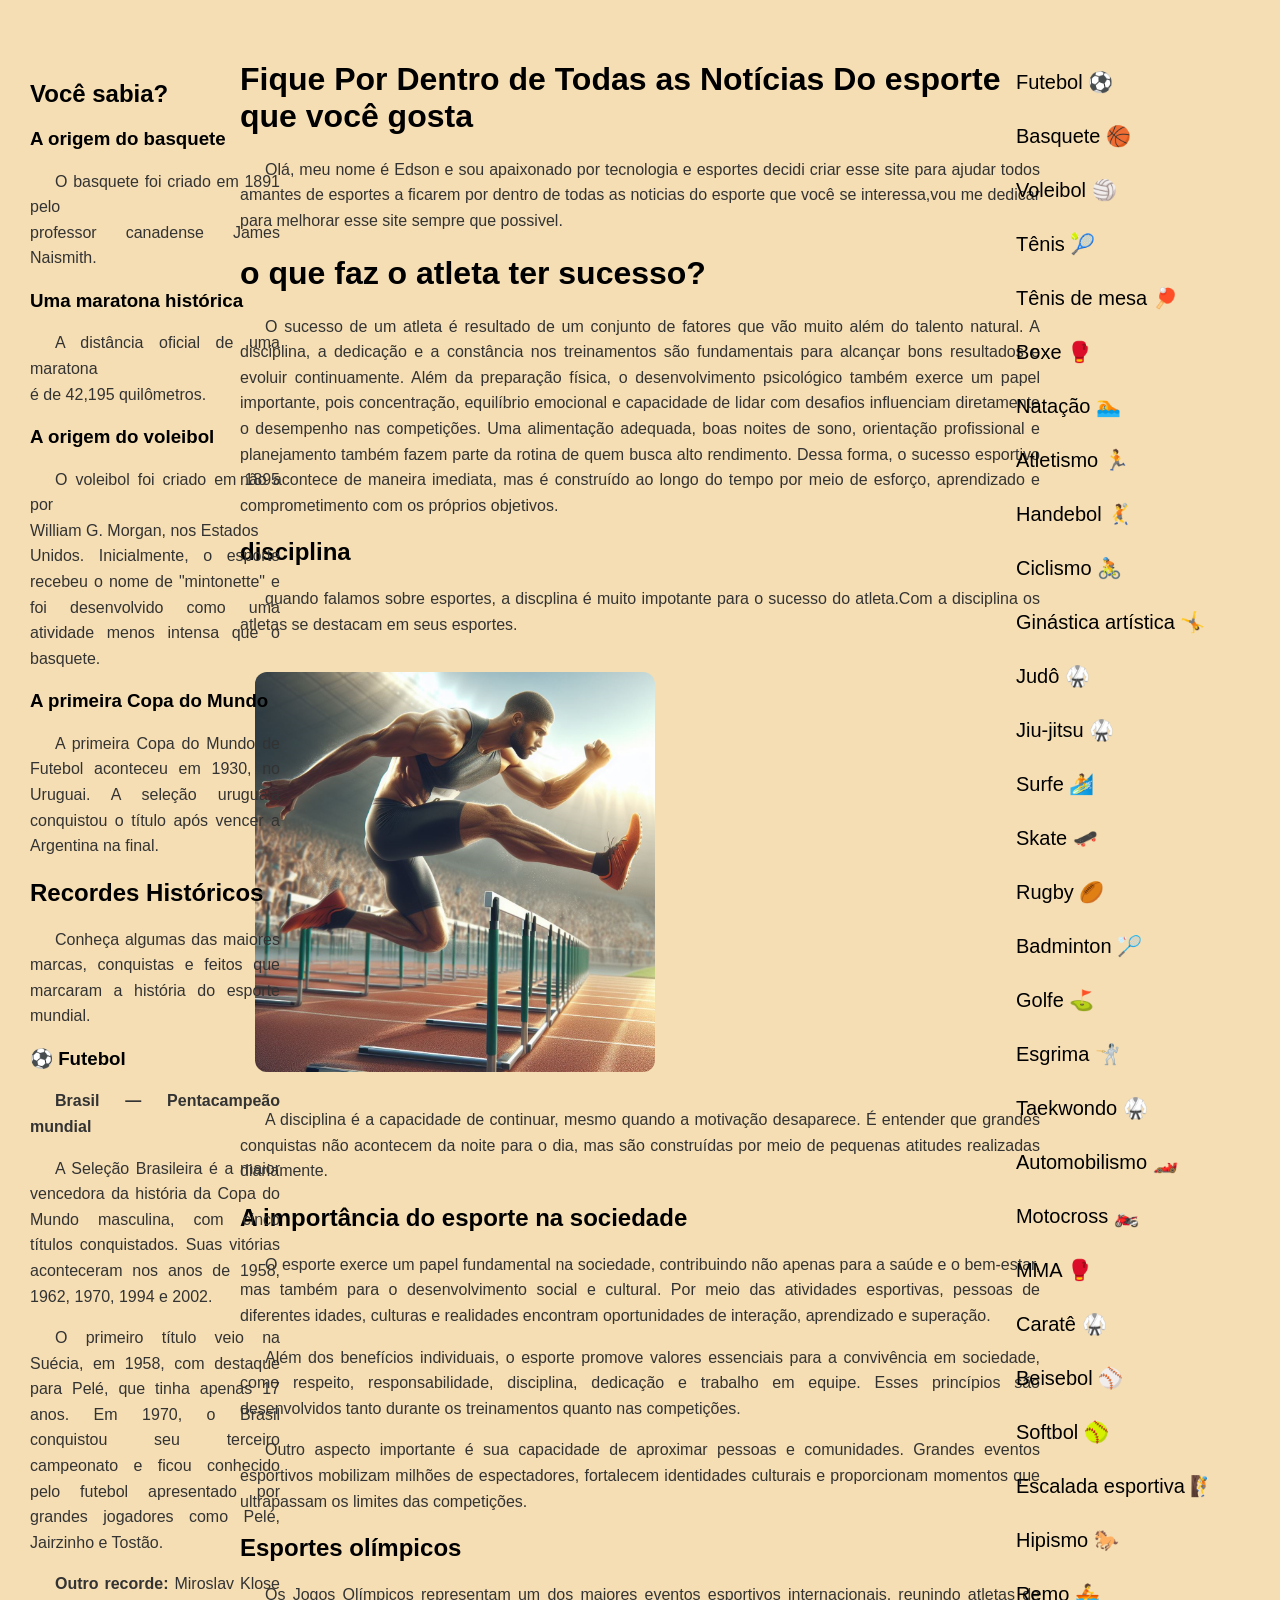
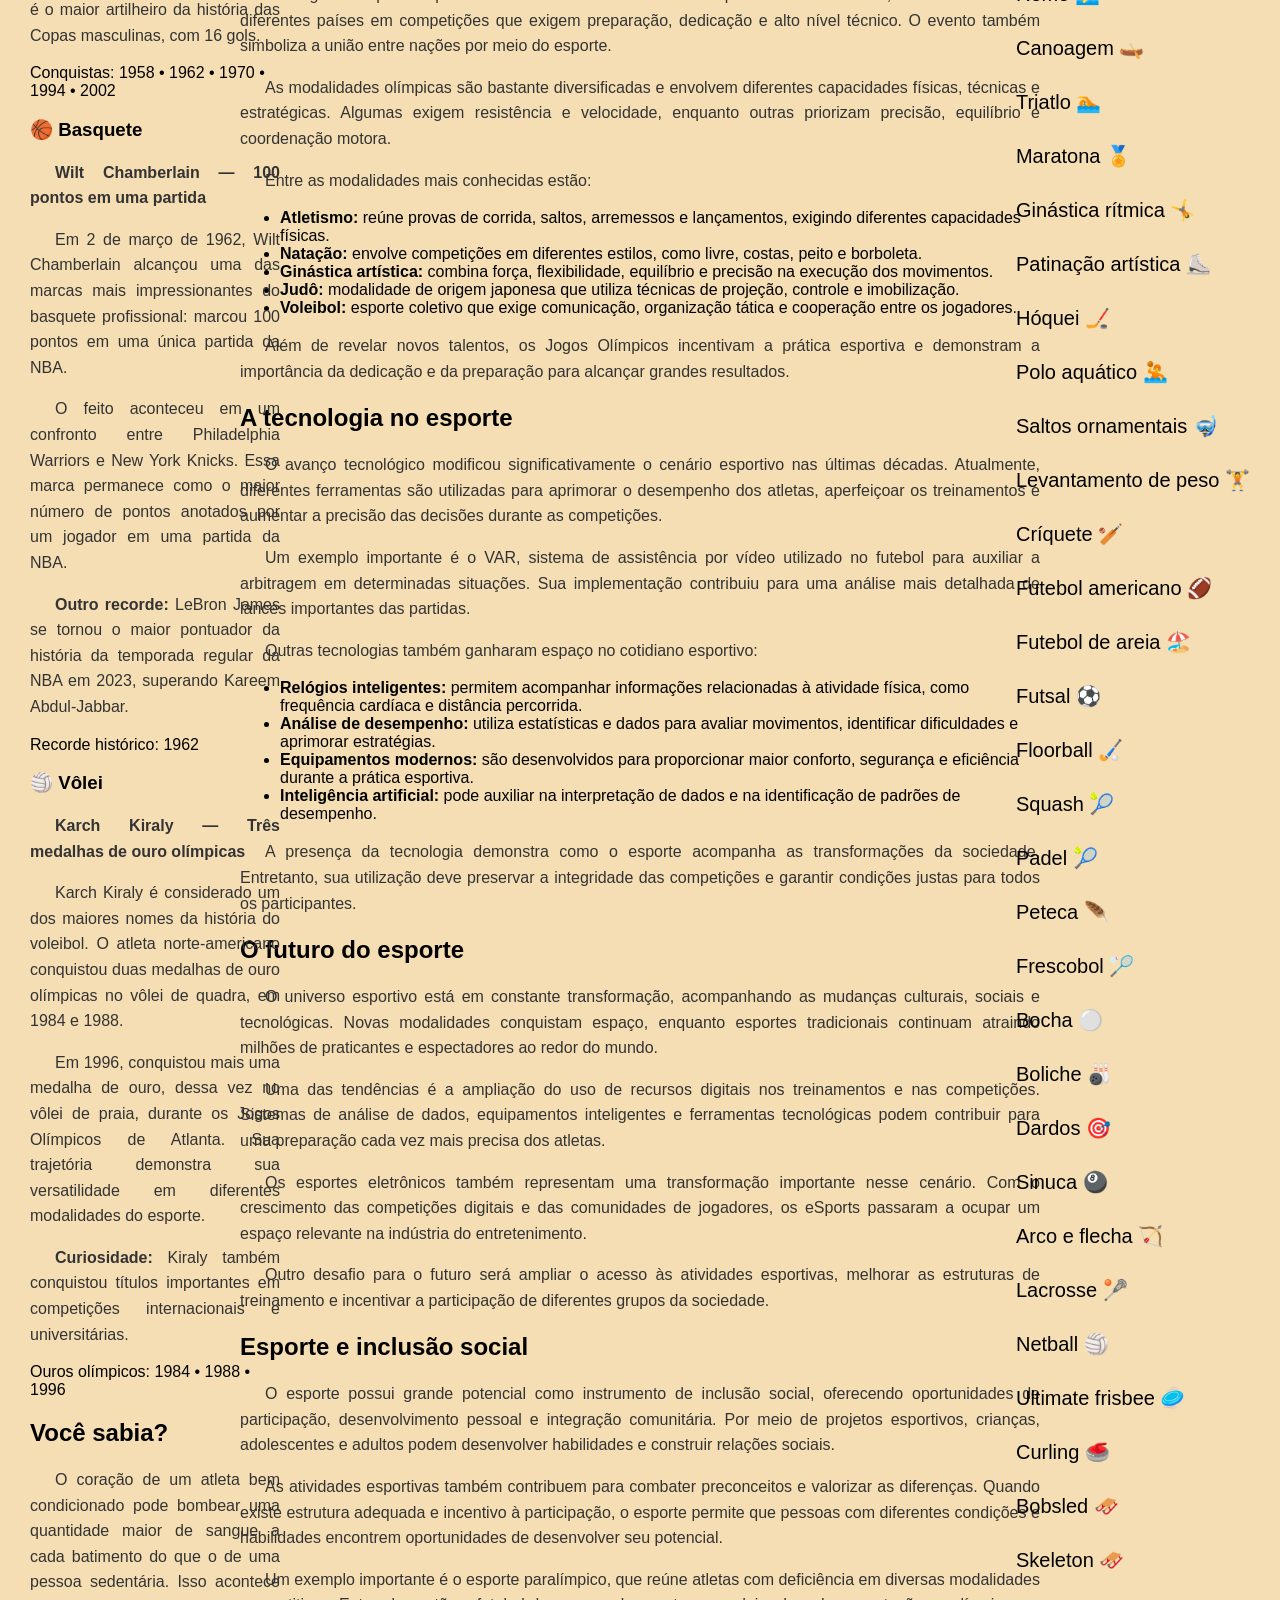
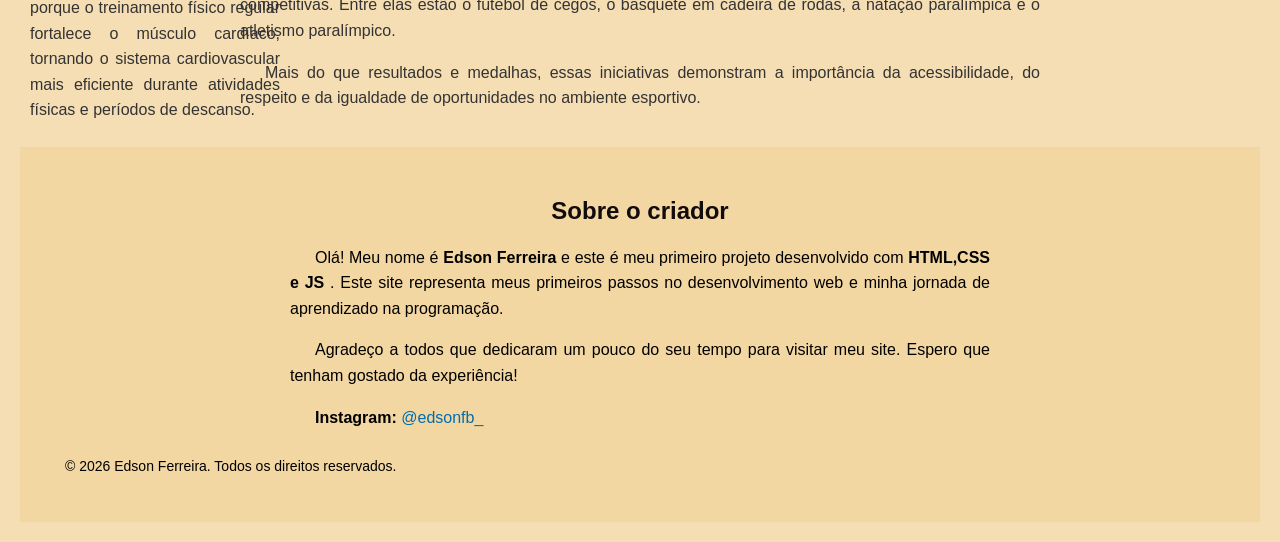
==== index.html.html @ 39a65478 "1.6" ====
<!DOCTYPE html>
<html lang="pt-BR">

  <head>
    <meta charset="UTF-8">
    <meta name="viewport" content="width=device-width, initial-scale=1.0">
    <title>esporte é vida</title>
    <link rel="stylesheet" href="_css/estilo.css">
  </head>
 
  <body>

<nav id="menu">
    <ol>
<li>Futebol ⚽</li>
<li>Basquete 🏀</li>
<li>Voleibol 🏐</li>
<li>Tênis 🎾</li>
<li>Tênis de mesa 🏓</li>
<li>Boxe 🥊</li>
<li>Natação 🏊</li>
<li>Atletismo 🏃</li>
<li>Handebol 🤾</li>
<li>Ciclismo 🚴</li>
<li>Ginástica artística 🤸</li>
<li>Judô 🥋</li>
<li>Jiu-jitsu 🥋</li>
<li>Surfe 🏄</li>
<li>Skate 🛹</li>
<li>Rugby 🏉</li>
<li>Badminton 🏸</li>
<li>Golfe ⛳</li>
<li>Esgrima 🤺</li>
<li>Taekwondo 🥋</li>
<li>Automobilismo 🏎️</li>
<li>Motocross 🏍️</li>
<li>MMA 🥊</li>
<li>Caratê 🥋</li>
<li>Beisebol ⚾</li>
<li>Softbol 🥎</li>
<li>Escalada esportiva 🧗</li>
<li>Hipismo 🐎</li>
<li>Remo 🚣</li>
<li>Canoagem 🛶</li>
<li>Triatlo 🏊</li>
<li>Maratona 🏅</li>
<li>Ginástica rítmica 🤸</li>
<li>Patinação artística ⛸️</li>
<li>Hóquei 🏒</li>
<li>Polo aquático 🤽</li>
<li>Saltos ornamentais 🤿</li>
<li>Levantamento de peso 🏋️</li>
<li>Críquete 🏏</li>
<li>Futebol americano 🏈</li>
<li>Futebol de areia 🏖️</li>
<li>Futsal ⚽</li>
<li>Floorball 🏑</li>
<li>Squash 🎾</li>
<li>Padel 🎾</li>
<li>Peteca 🪶</li>
<li>Frescobol 🏸</li>
<li>Bocha ⚪</li>
<li>Boliche 🎳</li>
<li>Dardos 🎯</li>
<li>Sinuca 🎱</li>
<li>Arco e flecha 🏹</li>
<li>Lacrosse 🥍</li>
<li>Netball 🏐</li>
<li>Ultimate frisbee 🥏</li>
<li>Curling 🥌</li>
<li>Bobsled 🛷</li>
<li>Skeleton 🛷</li>
    </ol>
</nav>

<main class="container">
    <h1>Fique Por Dentro de Todas as Notícias Do esporte que você gosta</h1>
     <p>Olá, meu nome é Edson e sou apaixonado por tecnologia e esportes decidi criar esse site
       para ajudar todos amantes de esportes a ficarem por dentro de todas as noticias do esporte
      que você se interessa,vou me dedicar para melhorar esse site sempre que possivel. </p>


<h1>o que faz o atleta ter sucesso?</h1>

<section>
    <p>O sucesso de um atleta é resultado de um conjunto de fatores que vão muito além do talento natural. A disciplina, a dedicação e a constância nos treinamentos são fundamentais para alcançar bons resultados e evoluir continuamente. Além da preparação física, o desenvolvimento psicológico também exerce um papel importante, pois concentração, equilíbrio emocional e capacidade de lidar com desafios influenciam diretamente o desempenho nas competições. Uma alimentação adequada, boas noites de sono, orientação profissional e planejamento também fazem parte da rotina de quem busca alto rendimento. Dessa forma, o sucesso esportivo não acontece de maneira imediata, mas é construído ao longo do tempo por meio de esforço, aprendizado e comprometimento com os próprios objetivos.</p>
</section>


<h2>disciplina</h2>
     <p>quando falamos sobre esportes, a discplina é muito impotante para o sucesso do atleta.Com
      a disciplina os atletas se destacam em seus esportes. </p>
      <figure class="foto">
    <img src="_imagem/disciplina.imagem.png.png" alt="Representação de disciplina e
    dedicação, relacionada ao hábito de treinar.">
    </figure> 
    <p>A disciplina é a capacidade de continuar, mesmo quando a motivação desaparece.
      É entender que grandes conquistas não acontecem da noite para o dia, mas
      são construídas por meio de pequenas atitudes realizadas diariamente.</p>

      <section>
    <h2>A importância do esporte na sociedade</h2>
    <p>O esporte exerce um papel fundamental na sociedade, contribuindo não apenas para a saúde e o bem-estar, mas também para o desenvolvimento social e cultural. Por meio das atividades esportivas, pessoas de diferentes idades, culturas e realidades encontram oportunidades de interação, aprendizado e superação.</p>

    <p>Além dos benefícios individuais, o esporte promove valores essenciais para a convivência em sociedade, como respeito, responsabilidade, disciplina, dedicação e trabalho em equipe. Esses princípios são desenvolvidos tanto durante os treinamentos quanto nas competições.</p>

    <p>Outro aspecto importante é sua capacidade de aproximar pessoas e comunidades. Grandes eventos esportivos mobilizam milhões de espectadores, fortalecem identidades culturais e proporcionam momentos que ultrapassam os limites das competições.</p>
</section>

<section>
    <h2>Esportes olímpicos</h2>
    <p>Os Jogos Olímpicos representam um dos maiores eventos esportivos internacionais, reunindo atletas de diferentes países em competições que exigem preparação, dedicação e alto nível técnico. O evento também simboliza a união entre nações por meio do esporte.</p>

    <p>As modalidades olímpicas são bastante diversificadas e envolvem diferentes capacidades físicas, técnicas e estratégicas. Algumas exigem resistência e velocidade, enquanto outras priorizam precisão, equilíbrio e coordenação motora.</p>

    <p>Entre as modalidades mais conhecidas estão:</p>

    <ul>
        <li><strong>Atletismo:</strong> reúne provas de corrida, saltos, arremessos e lançamentos, exigindo diferentes capacidades físicas.</li>
        <li><strong>Natação:</strong> envolve competições em diferentes estilos, como livre, costas, peito e borboleta.</li>
        <li><strong>Ginástica artística:</strong> combina força, flexibilidade, equilíbrio e precisão na execução dos movimentos.</li>
        <li><strong>Judô:</strong> modalidade de origem japonesa que utiliza técnicas de projeção, controle e imobilização.</li>
        <li><strong>Voleibol:</strong> esporte coletivo que exige comunicação, organização tática e cooperação entre os jogadores.</li>
    </ul>

    <p>Além de revelar novos talentos, os Jogos Olímpicos incentivam a prática esportiva e demonstram a importância da dedicação e da preparação para alcançar grandes resultados.</p>
</section>

<section>
    <h2>A tecnologia no esporte</h2>
    <p>O avanço tecnológico modificou significativamente o cenário esportivo nas últimas décadas. Atualmente, diferentes ferramentas são utilizadas para aprimorar o desempenho dos atletas, aperfeiçoar os treinamentos e aumentar a precisão das decisões durante as competições.</p>

    <p>Um exemplo importante é o VAR, sistema de assistência por vídeo utilizado no futebol para auxiliar a arbitragem em determinadas situações. Sua implementação contribuiu para uma análise mais detalhada de lances importantes das partidas.</p>

    <p>Outras tecnologias também ganharam espaço no cotidiano esportivo:</p>

    <ul>
        <li><strong>Relógios inteligentes:</strong> permitem acompanhar informações relacionadas à atividade física, como frequência cardíaca e distância percorrida.</li>
        <li><strong>Análise de desempenho:</strong> utiliza estatísticas e dados para avaliar movimentos, identificar dificuldades e aprimorar estratégias.</li>
        <li><strong>Equipamentos modernos:</strong> são desenvolvidos para proporcionar maior conforto, segurança e eficiência durante a prática esportiva.</li>
        <li><strong>Inteligência artificial:</strong> pode auxiliar na interpretação de dados e na identificação de padrões de desempenho.</li>
    </ul>

    <p>A presença da tecnologia demonstra como o esporte acompanha as transformações da sociedade. Entretanto, sua utilização deve preservar a integridade das competições e garantir condições justas para todos os participantes.</p>
</section>

<section>
    <h1>O futuro do esporte</h1>
    <p>O universo esportivo está em constante transformação, acompanhando as mudanças culturais, sociais e tecnológicas. Novas modalidades conquistam espaço, enquanto esportes tradicionais continuam atraindo milhões de praticantes e espectadores ao redor do mundo.</p>

    <p>Uma das tendências é a ampliação do uso de recursos digitais nos treinamentos e nas competições. Sistemas de análise de dados, equipamentos inteligentes e ferramentas tecnológicas podem contribuir para uma preparação cada vez mais precisa dos atletas.</p>

    <p>Os esportes eletrônicos também representam uma transformação importante nesse cenário. Com o crescimento das competições digitais e das comunidades de jogadores, os eSports passaram a ocupar um espaço relevante na indústria do entretenimento.</p>

    <p>Outro desafio para o futuro será ampliar o acesso às atividades esportivas, melhorar as estruturas de treinamento e incentivar a participação de diferentes grupos da sociedade.</p>
</section>

<section>
    <h2>Esporte e inclusão social</h2>
    <p>O esporte possui grande potencial como instrumento de inclusão social, oferecendo oportunidades de participação, desenvolvimento pessoal e integração comunitária. Por meio de projetos esportivos, crianças, adolescentes e adultos podem desenvolver habilidades e construir relações sociais.</p>

    <p>As atividades esportivas também contribuem para combater preconceitos e valorizar as diferenças. Quando existe estrutura adequada e incentivo à participação, o esporte permite que pessoas com diferentes condições e habilidades encontrem oportunidades de desenvolver seu potencial.</p>

    <p>Um exemplo importante é o esporte paralímpico, que reúne atletas com deficiência em diversas modalidades competitivas. Entre elas estão o futebol de cegos, o basquete em cadeira de rodas, a natação paralímpica e o atletismo paralímpico.</p>

    <p>Mais do que resultados e medalhas, essas iniciativas demonstram a importância da acessibilidade, do respeito e da igualdade de oportunidades no ambiente esportivo.</p>
</section>

    </main>

    <aside class="definicao">
    <h2>Você sabia?</h2>

    <h3>A origem do basquete</h3>

    <p>
        O basquete foi criado em 1891 pelo<br/> professor
        canadense James Naismith.
    </p>

    <h3>Uma maratona histórica</h3>

    <p>
        A distância oficial de uma maratona <br/> é de
        42,195 quilômetros.
    </p>
    <h3>A origem do voleibol</h3>

<p>
O voleibol foi criado em 1895 por <br/>William G. Morgan, nos Estados <br>Unidos. Inicialmente, o esporte recebeu o nome de "mintonette" e foi desenvolvido como uma atividade menos intensa que o basquete.
</p>

<h3>A primeira Copa do Mundo</h3>

<p>
A primeira Copa do Mundo de Futebol aconteceu em 1930, no Uruguai. A seleção uruguaia conquistou o título após vencer a Argentina na final.
</p>


    <h2>Recordes Históricos</h2>
    <p class="descricao">
        Conheça algumas das maiores marcas, conquistas e feitos que marcaram a história do esporte mundial.
    </p>

    
        <h3>⚽ Futebol</h3>

        <p><strong>Brasil — Pentacampeão mundial</strong></p>

        <p>
            A Seleção Brasileira é a maior vencedora da história da Copa do Mundo masculina,
            com cinco títulos conquistados. Suas vitórias aconteceram nos anos de 1958,
            1962, 1970, 1994 e 2002.
        </p>

        <p>
            O primeiro título veio na Suécia, em 1958, com destaque para Pelé,
            que tinha apenas 17 anos. Em 1970, o Brasil conquistou seu terceiro
            campeonato e ficou conhecido pelo futebol apresentado por grandes
            jogadores como Pelé, Jairzinho e Tostão.
        </p>

        <p><strong>Outro recorde:</strong> Miroslav Klose é o maior artilheiro
        da história das Copas masculinas, com 16 gols.</p>

        <span>Conquistas: 1958 • 1962 • 1970 • 1994 • 2002</span>
    </section>

    <section class="recorde">
        <h3>🏀 Basquete</h3>

        <p><strong>Wilt Chamberlain — 100 pontos em uma partida</strong></p>

        <p>
            Em 2 de março de 1962, Wilt Chamberlain alcançou uma das marcas
            mais impressionantes do basquete profissional: marcou 100 pontos
            em uma única partida da NBA.
        </p>

        <p>
            O feito aconteceu em um confronto entre Philadelphia Warriors
            e New York Knicks. Essa marca permanece como o maior número
            de pontos anotados por um jogador em uma partida da NBA.
        </p>

        <p><strong>Outro recorde:</strong> LeBron James se tornou o maior
        pontuador da história da temporada regular da NBA em 2023,
        superando Kareem Abdul-Jabbar.</p>

        <span>Recorde histórico: 1962</span>
    </section>

    <section class="recorde">
        <h3>🏐 Vôlei</h3>

        <p><strong>Karch Kiraly — Três medalhas de ouro olímpicas</strong></p>

        <p>
            Karch Kiraly é considerado um dos maiores nomes da história
            do voleibol. O atleta norte-americano conquistou duas medalhas
            de ouro olímpicas no vôlei de quadra, em 1984 e 1988.
        </p>

        <p>
            Em 1996, conquistou mais uma medalha de ouro, dessa vez no
            vôlei de praia, durante os Jogos Olímpicos de Atlanta.
            Sua trajetória demonstra sua versatilidade em diferentes
            modalidades do esporte.
        </p>

        <p><strong>Curiosidade:</strong> Kiraly também conquistou títulos
        importantes em competições internacionais e universitárias.</p>

        <span>Ouros olímpicos: 1984 • 1988 • 1996</span>
    </section>

    <h2>Você sabia?</h2>
<p>O coração de um atleta bem condicionado pode bombear uma quantidade maior de sangue a cada batimento do que o de uma pessoa sedentária. Isso acontece porque o treinamento físico regular fortalece o músculo cardíaco, tornando o sistema cardiovascular mais eficiente durante atividades físicas e períodos de descanso.</p>


</aside>

<footer>
    <section>
        <h2>Sobre o criador</h2>

        <p>
            Olá! Meu nome é <strong> Edson Ferreira</strong> e este é meu primeiro projeto
            desenvolvido com <strong> HTML,CSS e JS </strong>. Este site representa
            meus primeiros passos no desenvolvimento web e minha
            jornada de aprendizado na programação.
        </p>

        <p>
            Agradeço a todos que dedicaram um pouco do seu tempo
            para visitar meu site. Espero que tenham gostado
            da experiência!
        </p>

        <p>
          <strong>  Instagram:</strong>
            <a href="https://www.instagram.com/edsonfb_/"
               target="_blank"
               rel="noopener noreferrer">@edsonfb_</a>
        </p>
    </section>

    <p class="direitos">
        &copy; 2026 Edson Ferreira. Todos os direitos reservados.
    </p>

</footer>

  </body> 

</html>
---- _css/estilo.css ----
@charset "utf-8";

body  {
  background-color: wheat;
  font-family: Arial, sans-serif;
  margin: 0;
  padding: 20px;
   
    min-height: 100vh;
    display: flex;
    flex-direction: column;
}

.layout {
     display: flex;
    justify-content: space-between;
    align-items: flex-start;
    flex: 1;
}

  nav#menu ol {
    display: block;
    position: absolute;
     display: flex;
    gap: 30px;
    list-style: none;
    justify-content: center;
    font-size: 20px;
    right: 30px;
    padding: 0px;
    flex-direction: column;
    margin-top: 50px;

  }

  nav#menu ol :hover {
  color: #606060;
  padding: 10px;
  }


main.container {
  background-color: auto;
  max-width: 800px;
  margin: 0 auto;
  padding: 20px;
  flex: 1 ;
}

p {
  text-align: justify;
  text-indent: 25px;
  color: #333;
  line-height: 1.6;
}

figure.foto {
  width: 50%;
  margin:20px auto;
  padding: 15px;
  text-align: center;
  margin: 20px 0;
  border-radius: 12px;
}

figure.foto img {
  width: 100%;
  height: auto;
  border-radius: 12px;
  display: block;
  margin: 0 auto;
}

aside{
  width: 250px;
  position: absolute;
  margin-top: 30px;
  
}

  aside.definicao {
     padding: 10px; 
     

}  


footer {
    text-align: center;
    padding: 30px 20px;
    background-color: rgba(244, 215, 161, 0.944);
    color: rgb(17, 11, 11);
    margin-top: 0;
    
    
}

footer section {
    max-width: 700px;
    margin: auto;

}

footer p {
    line-height: 1.6;
    color: black;
}

footer a {
    color: #036cad;
    text-decoration: none;
}

footer a:hover {
    text-decoration: underline;
}

.direitos {
    margin-top: 25px;
    font-size: 14px;
}
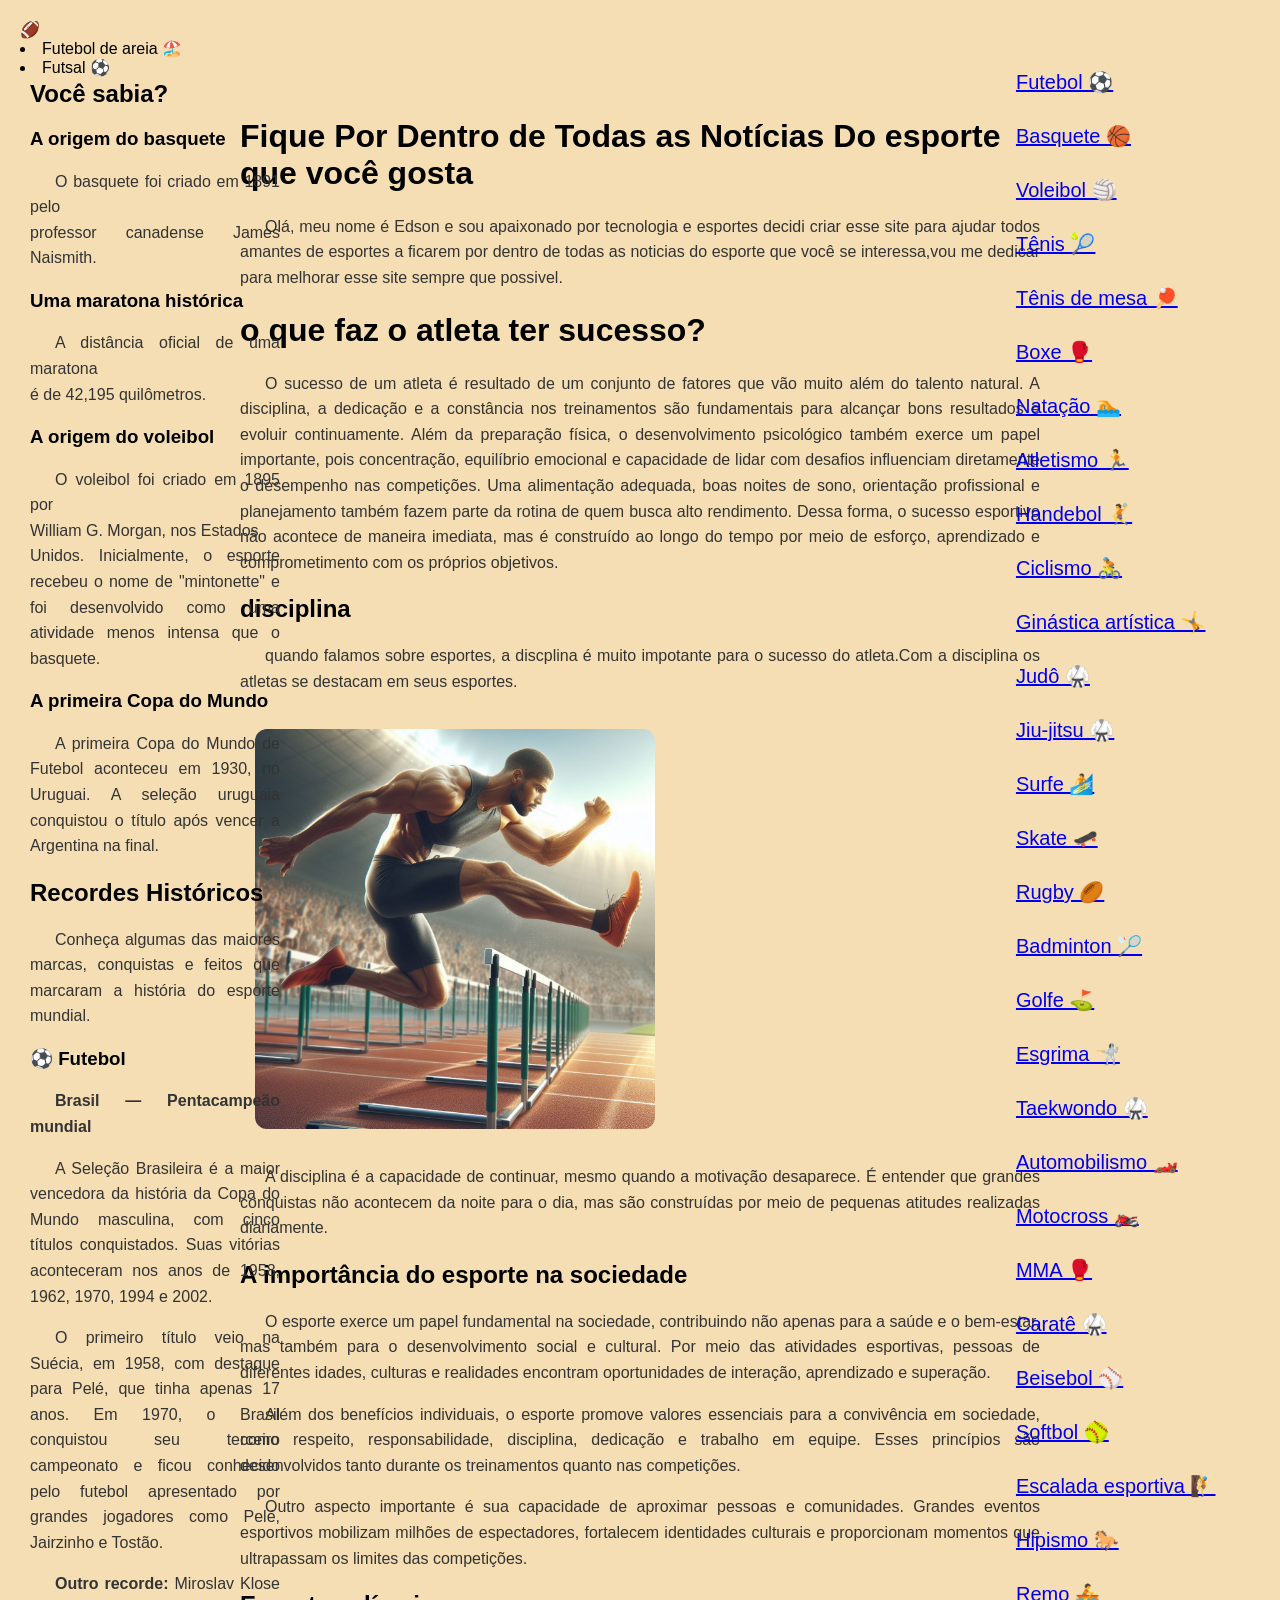
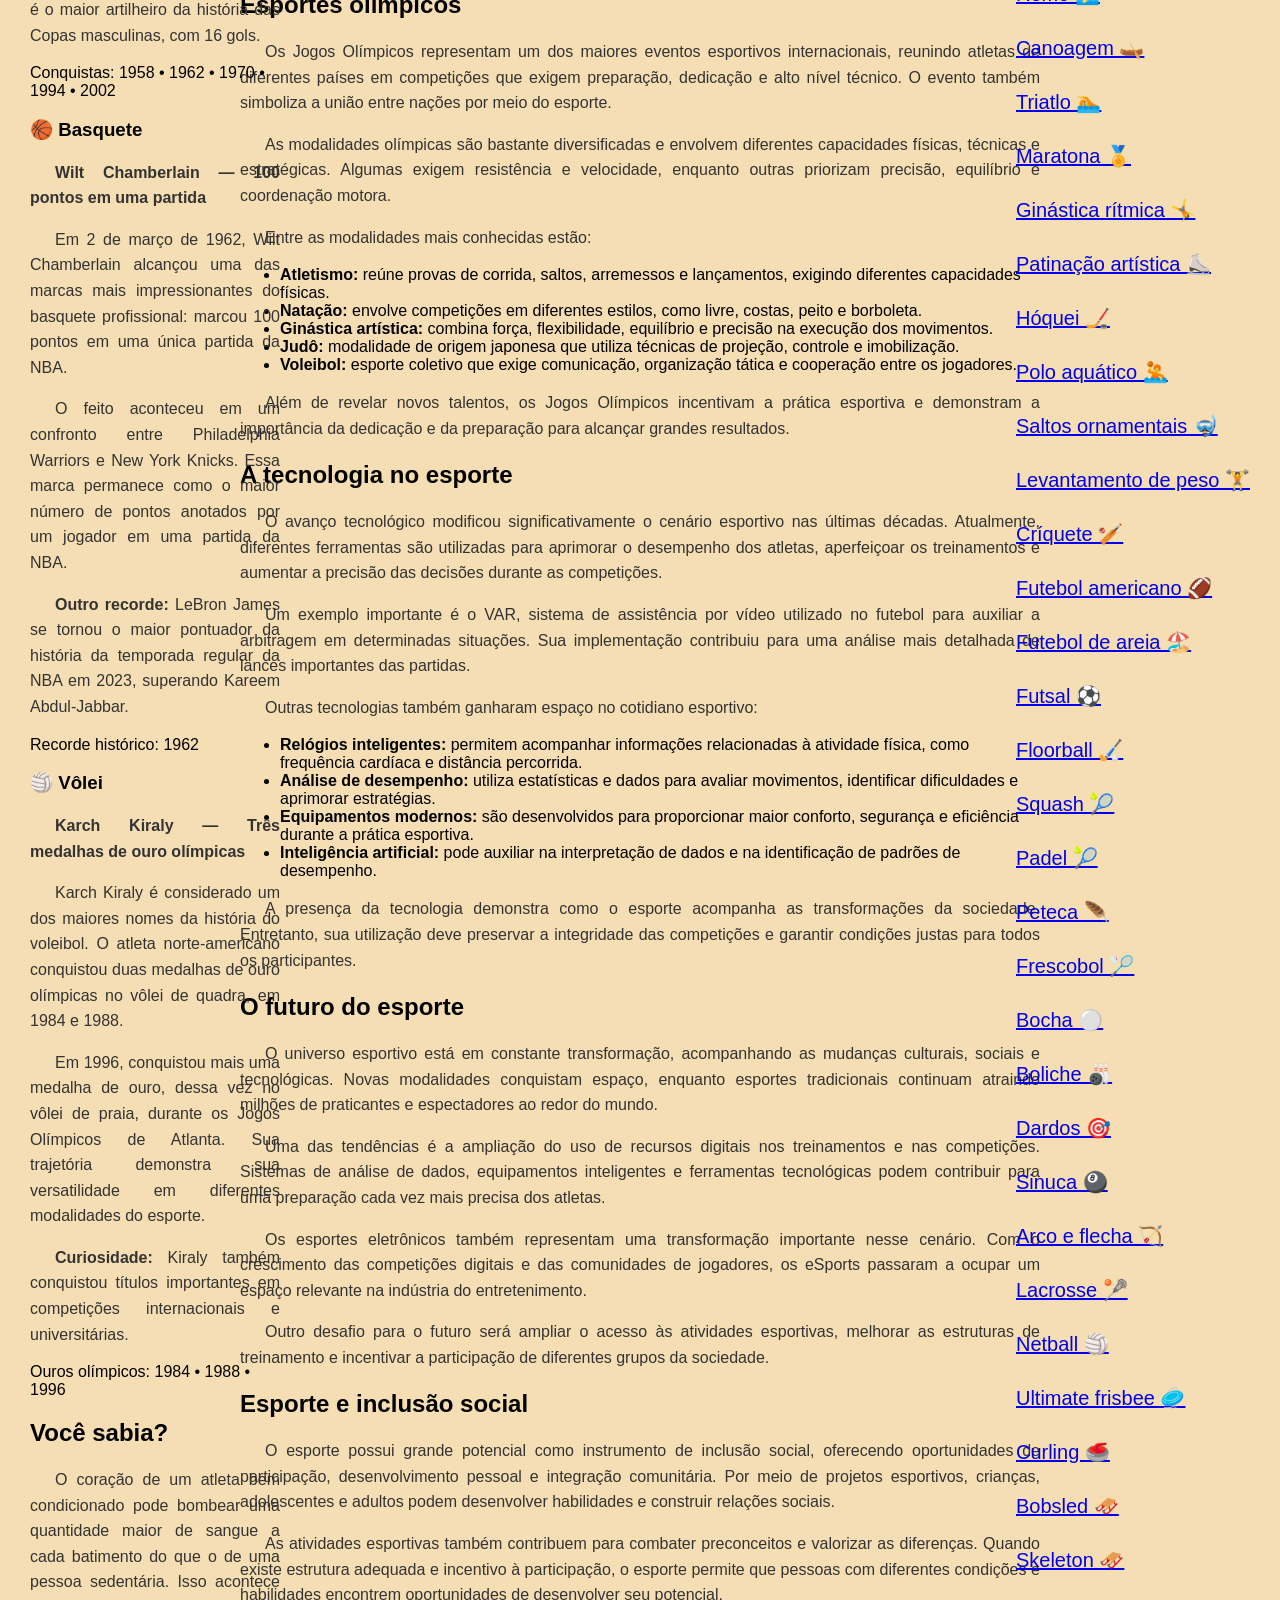
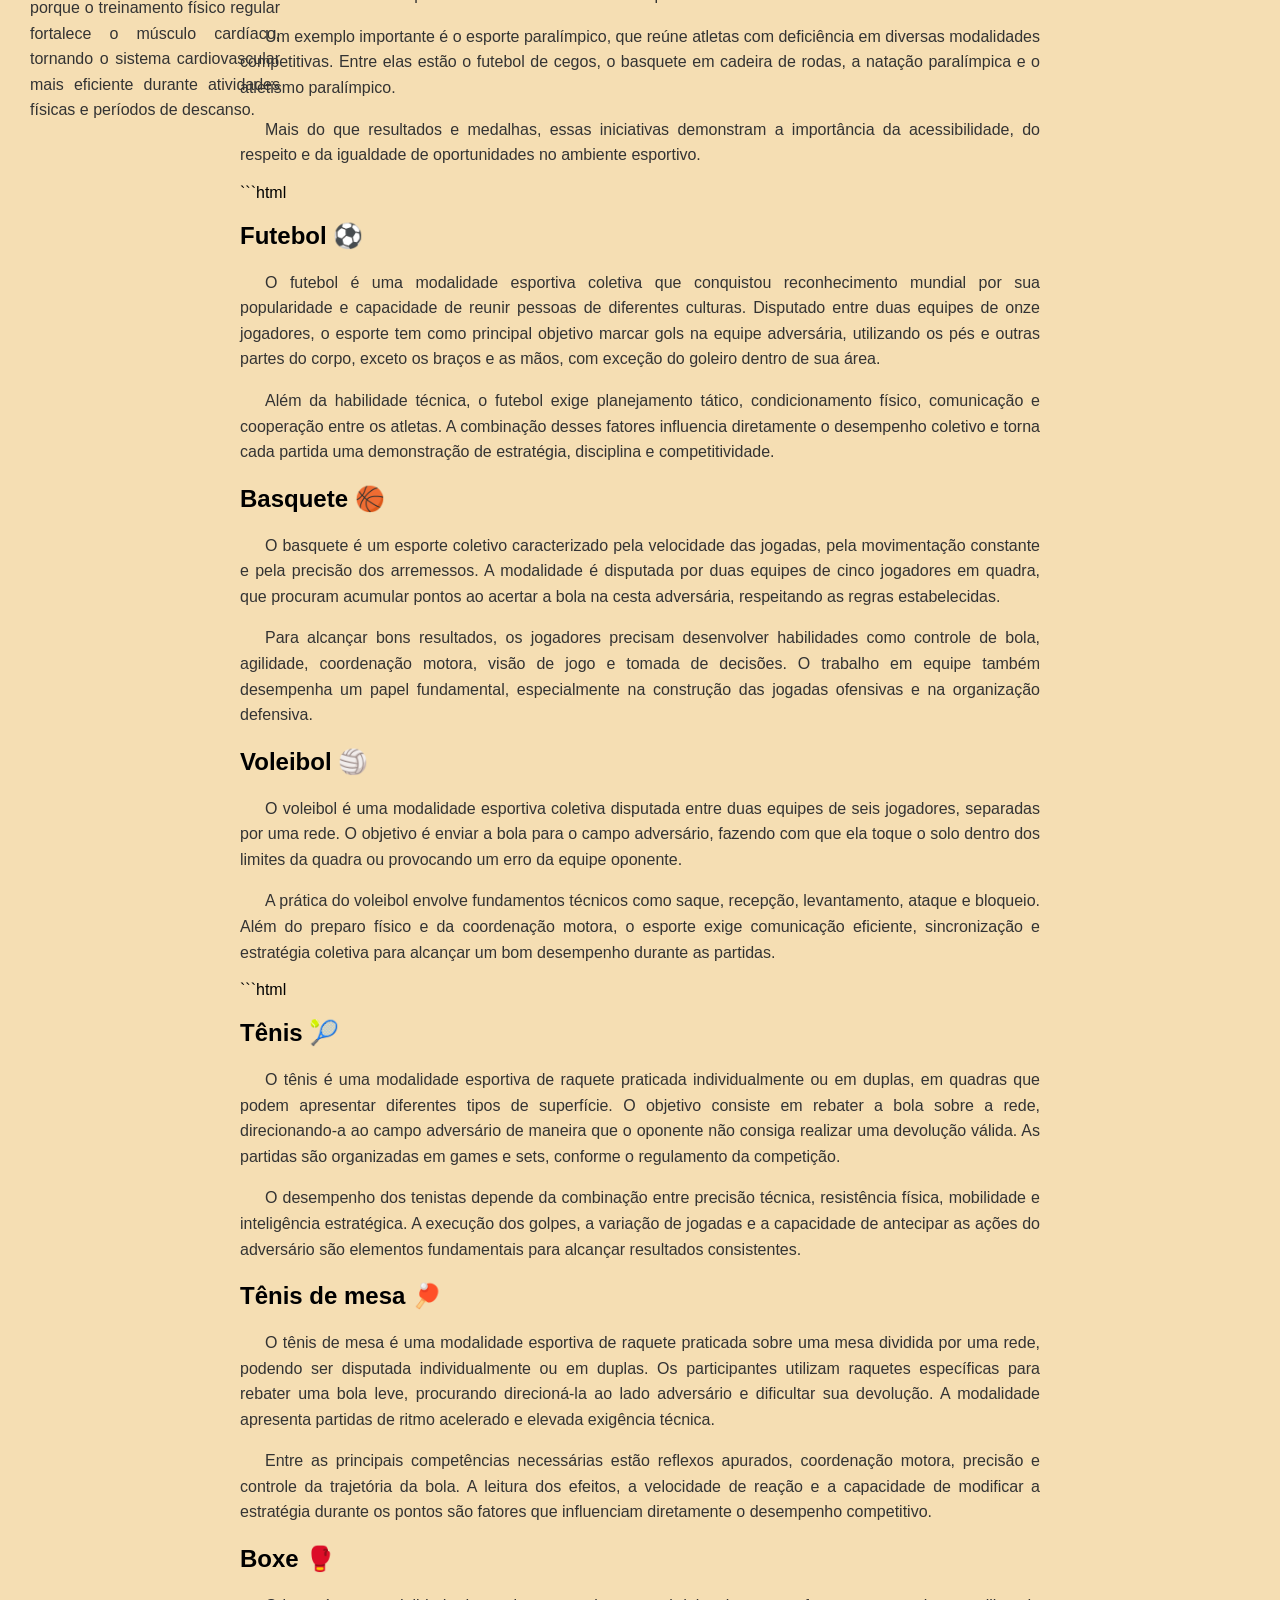
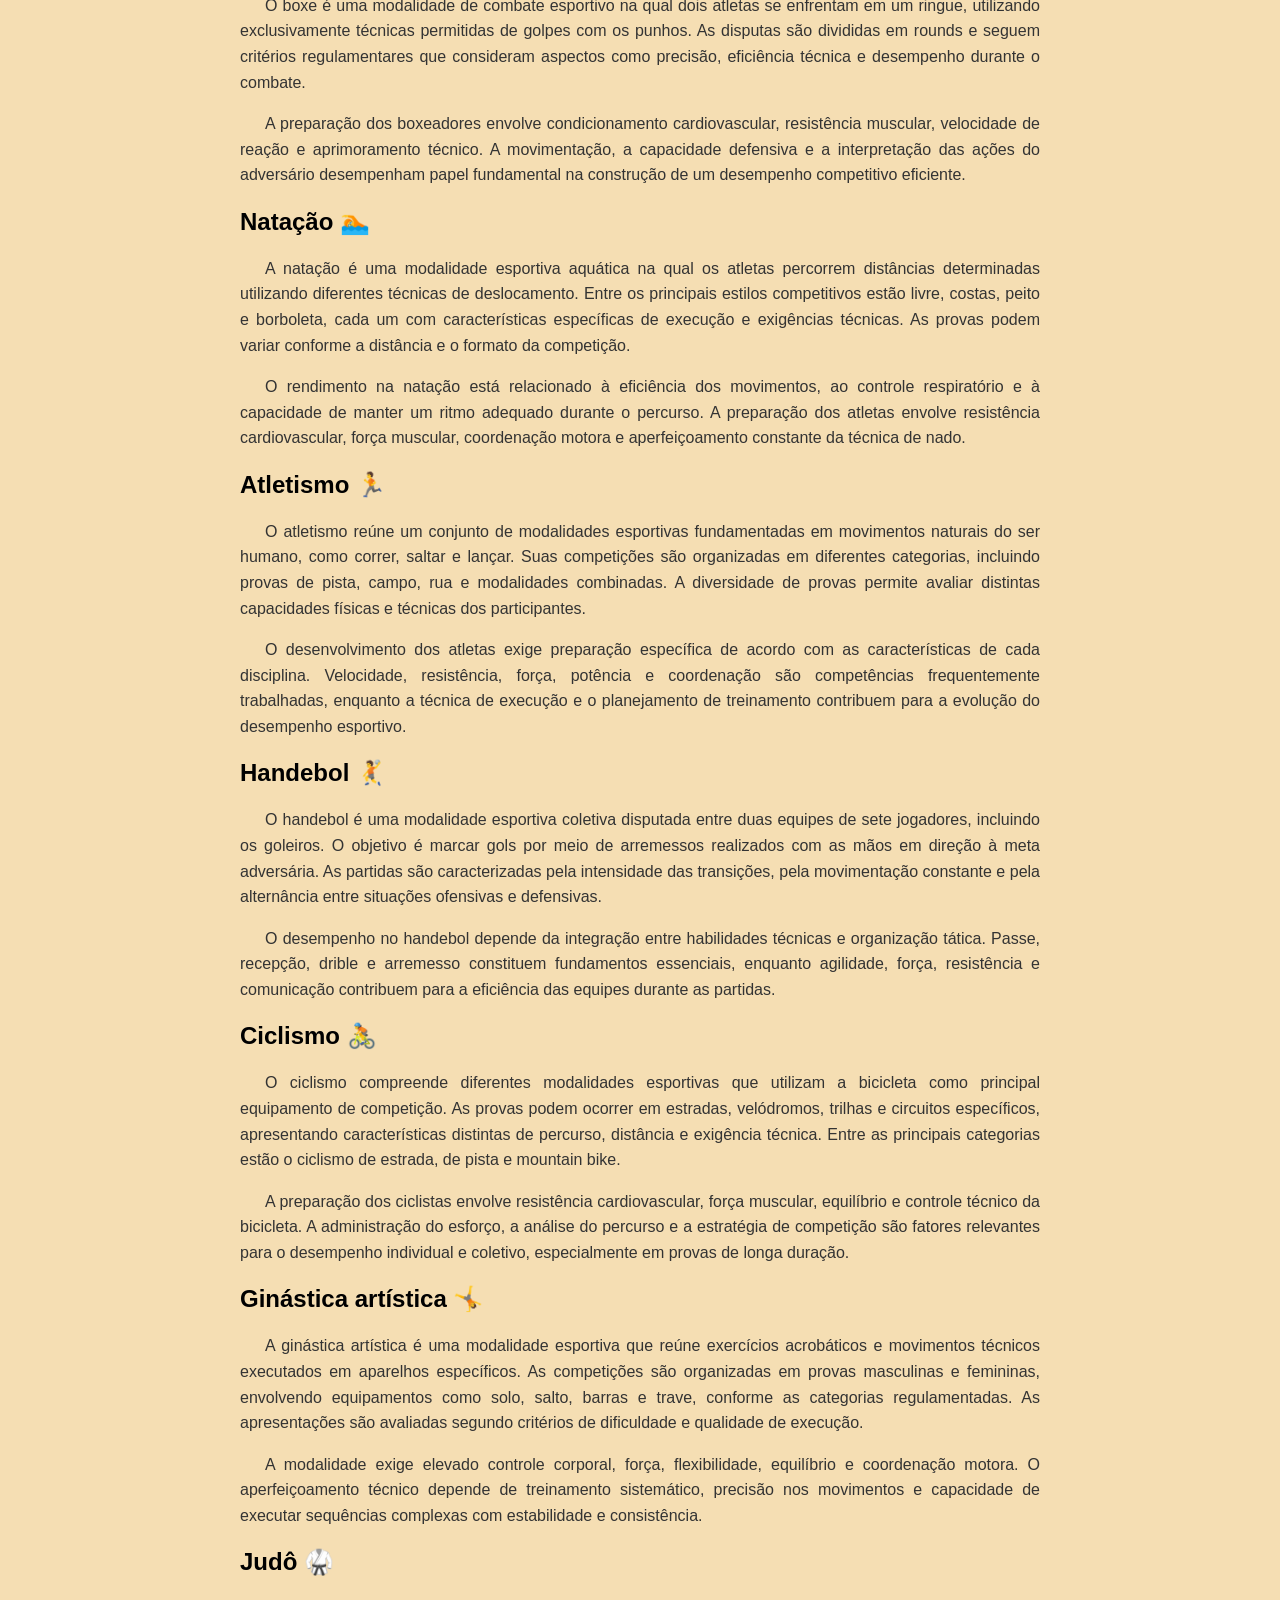
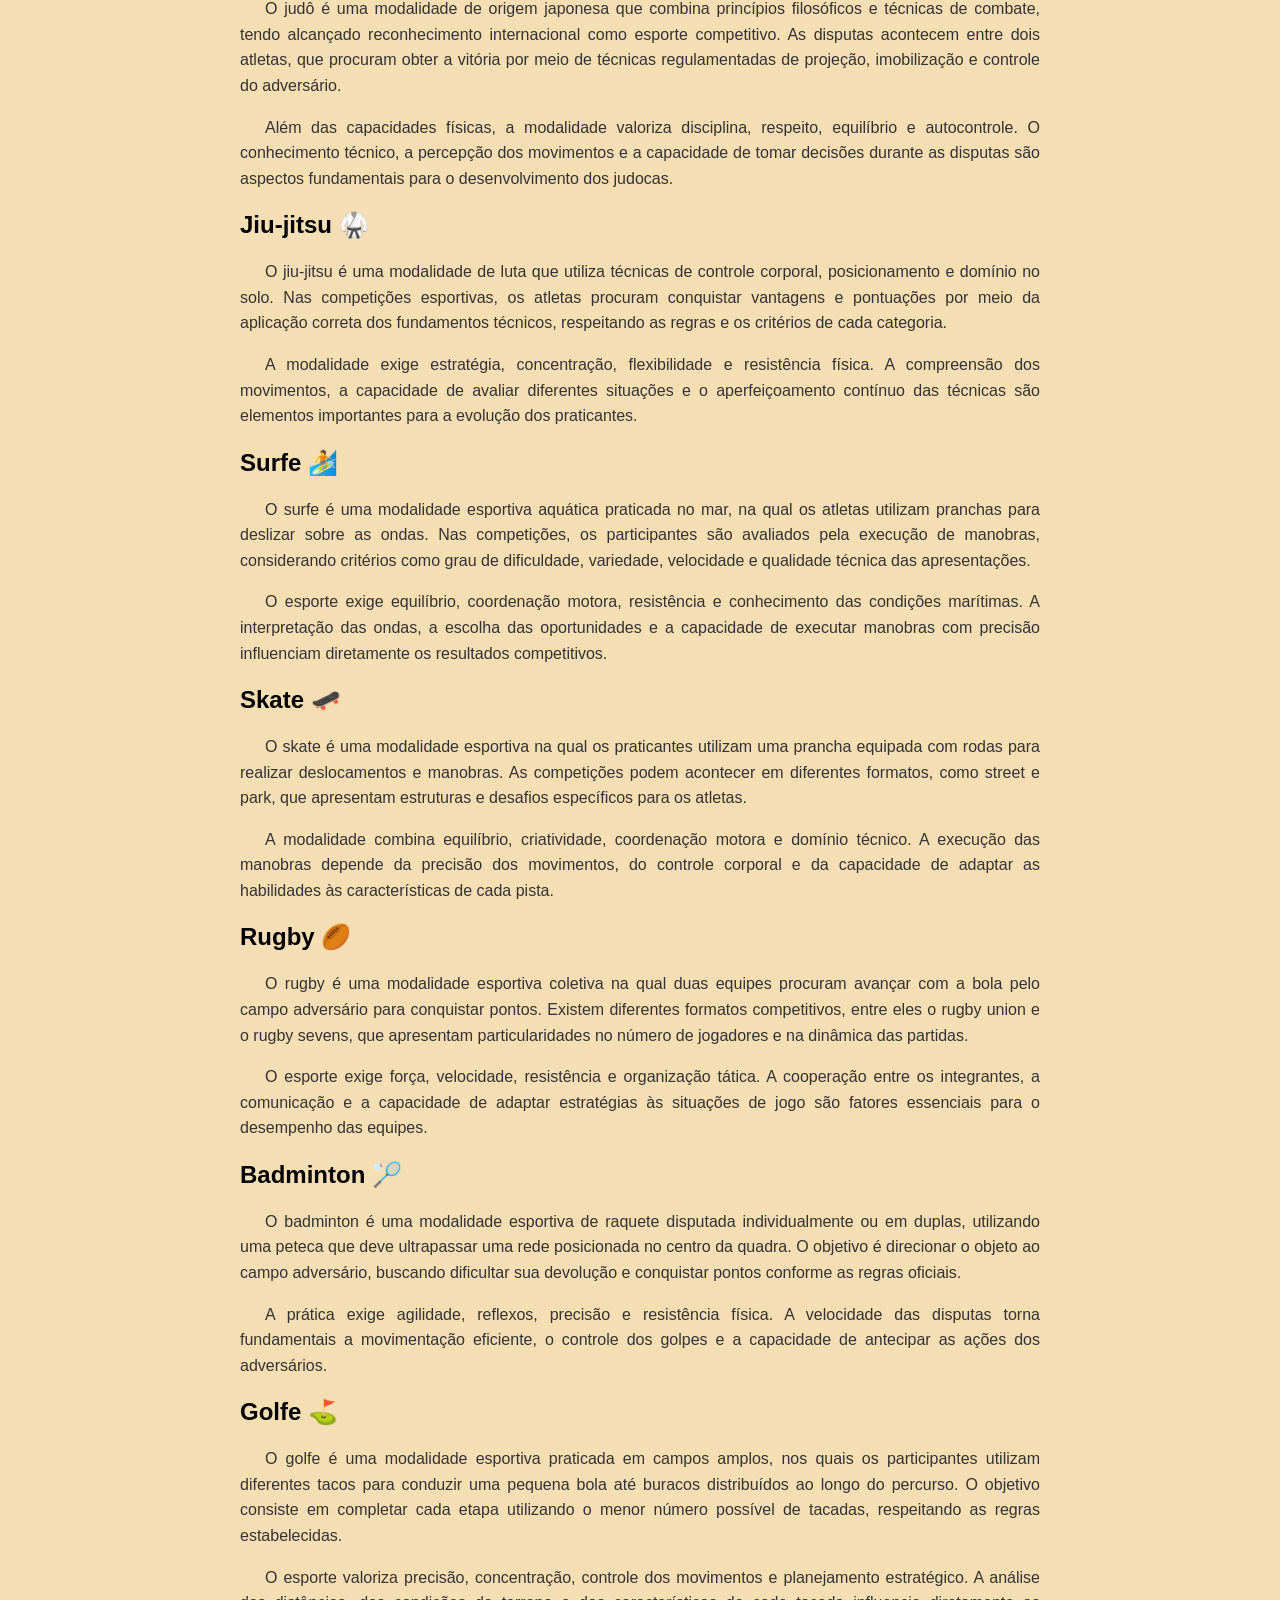
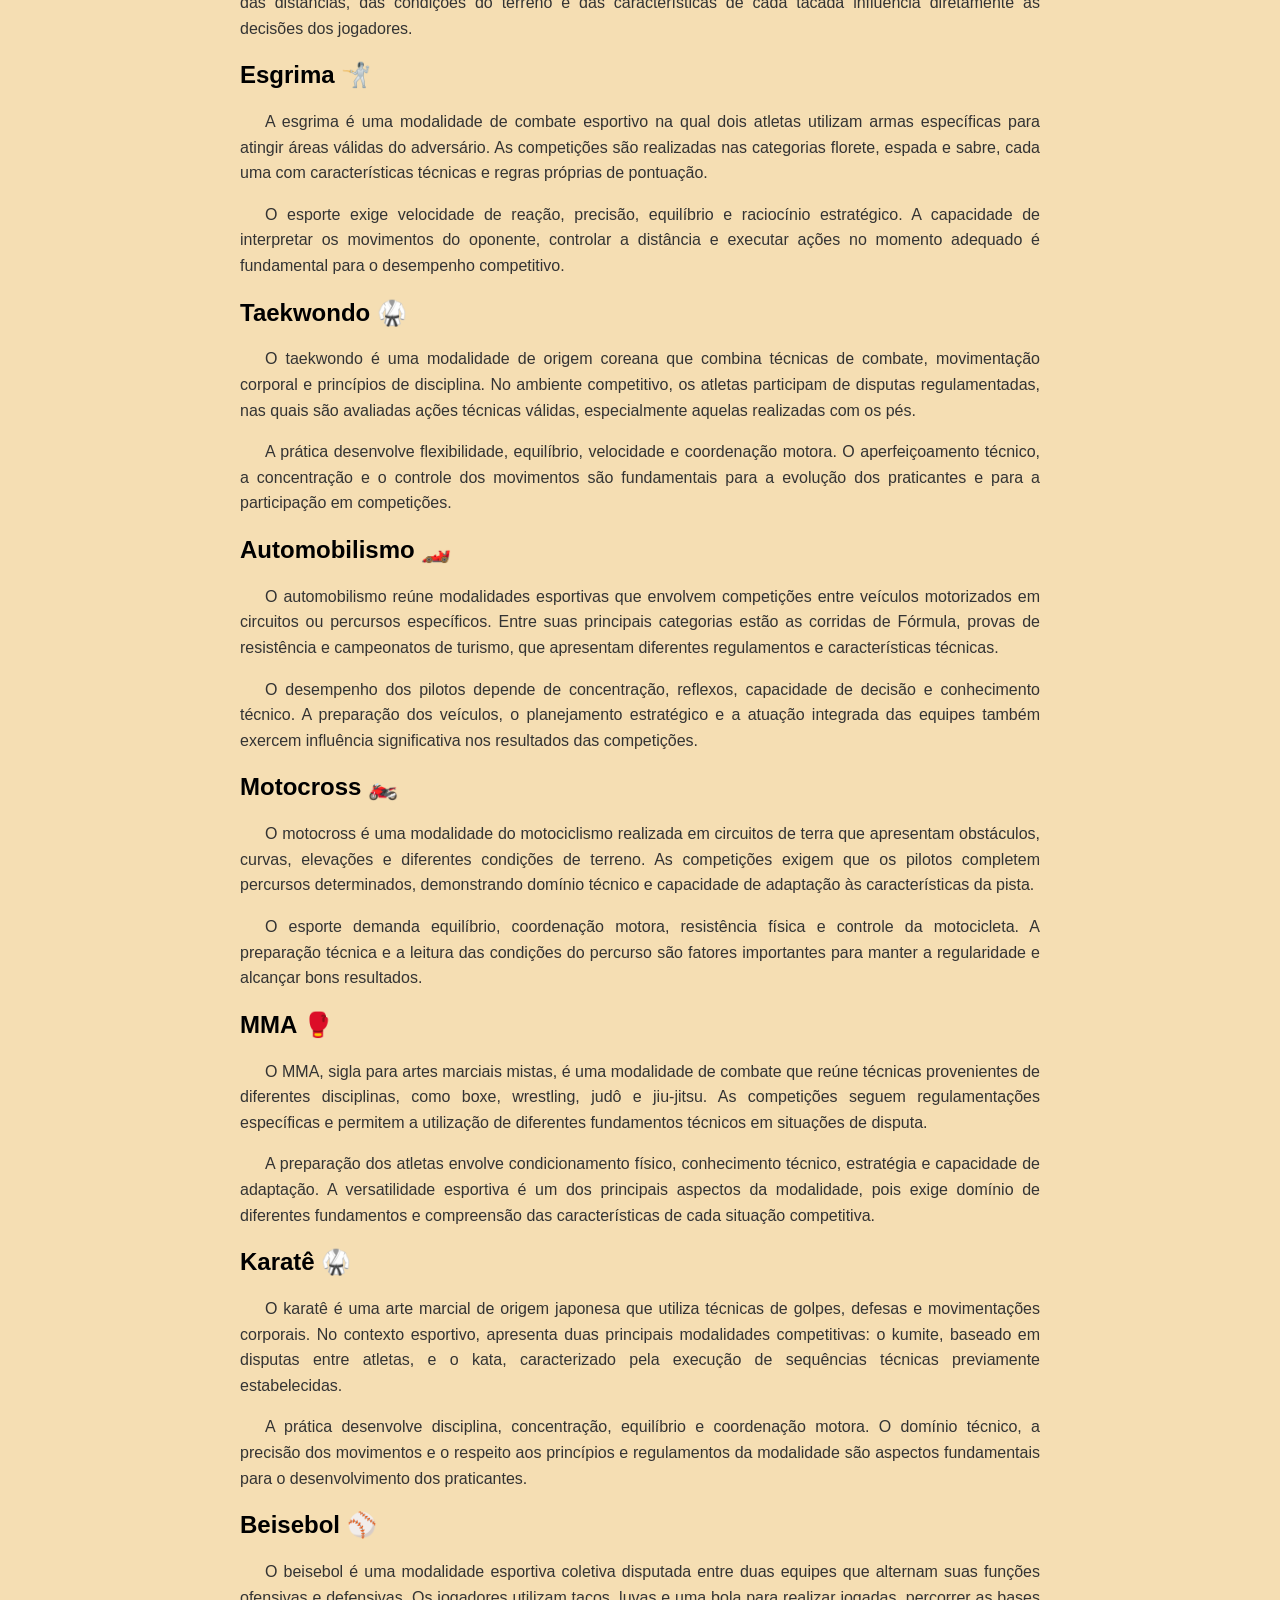
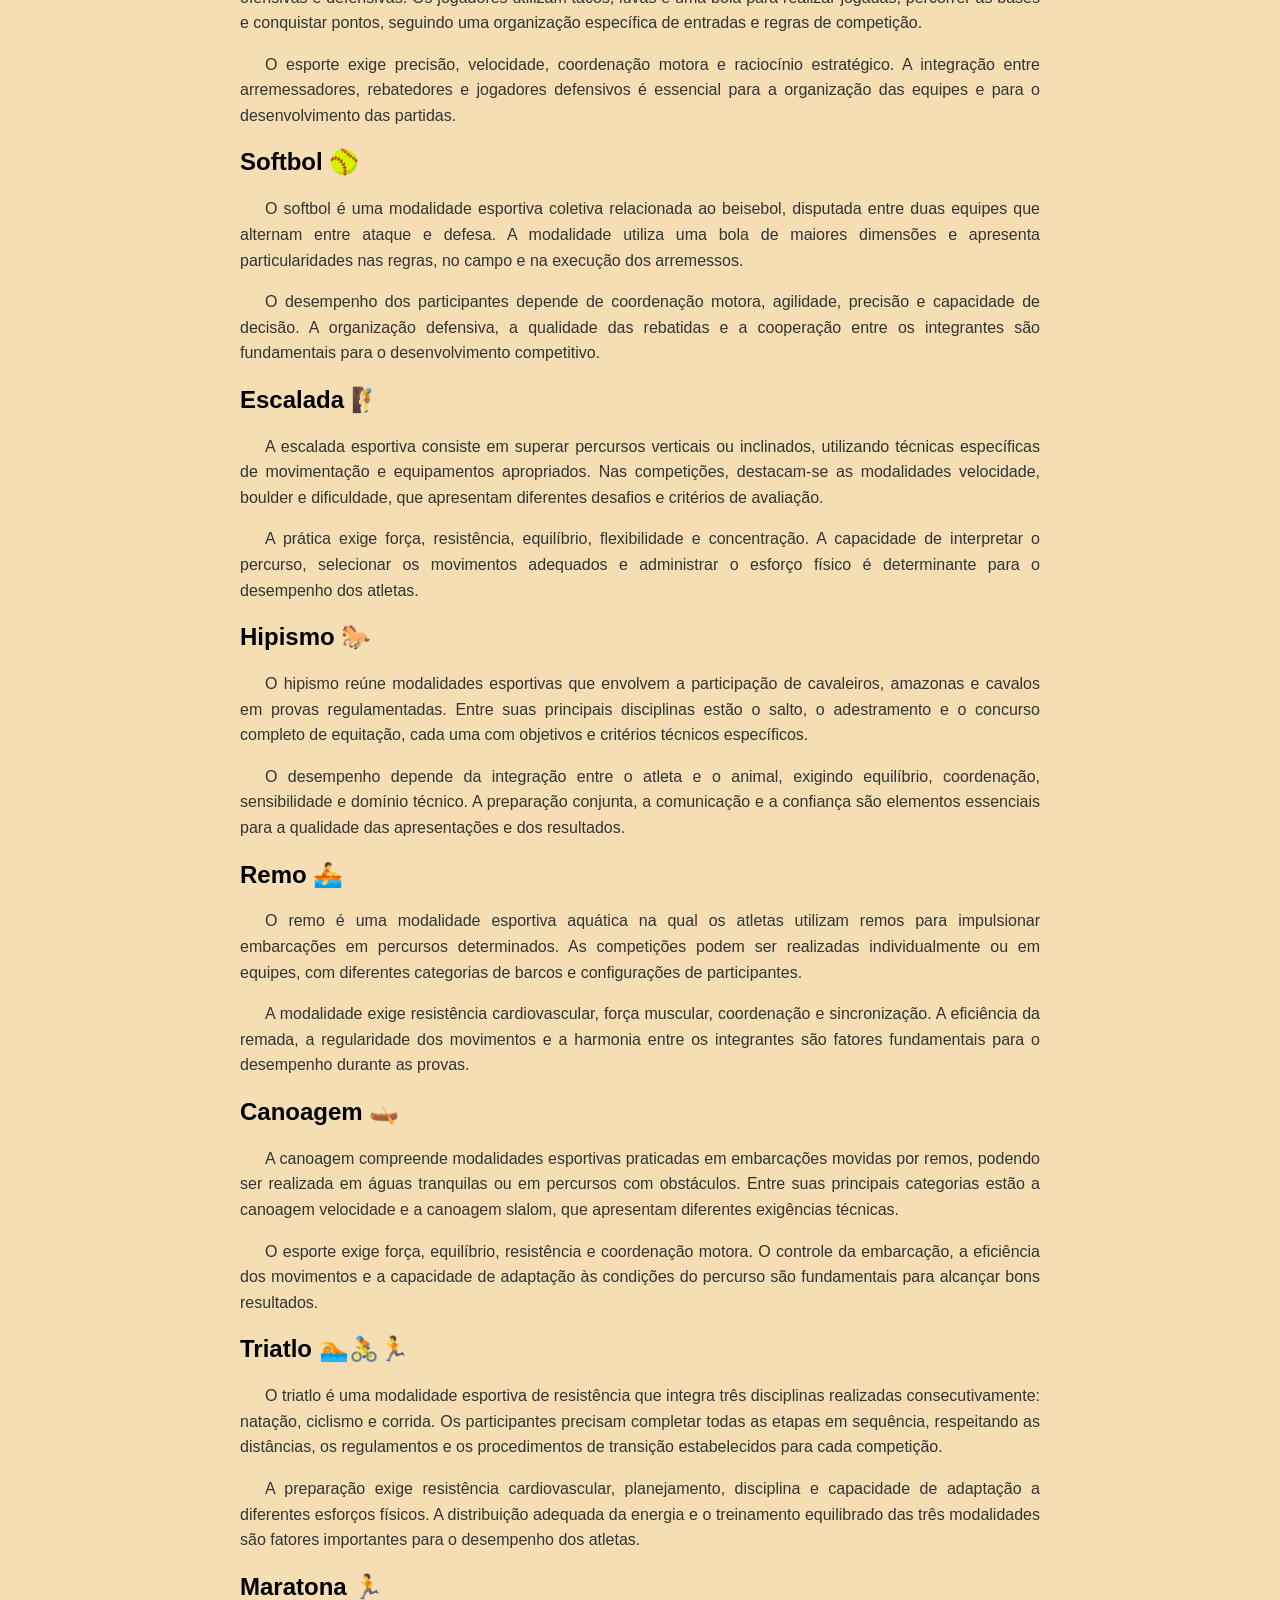
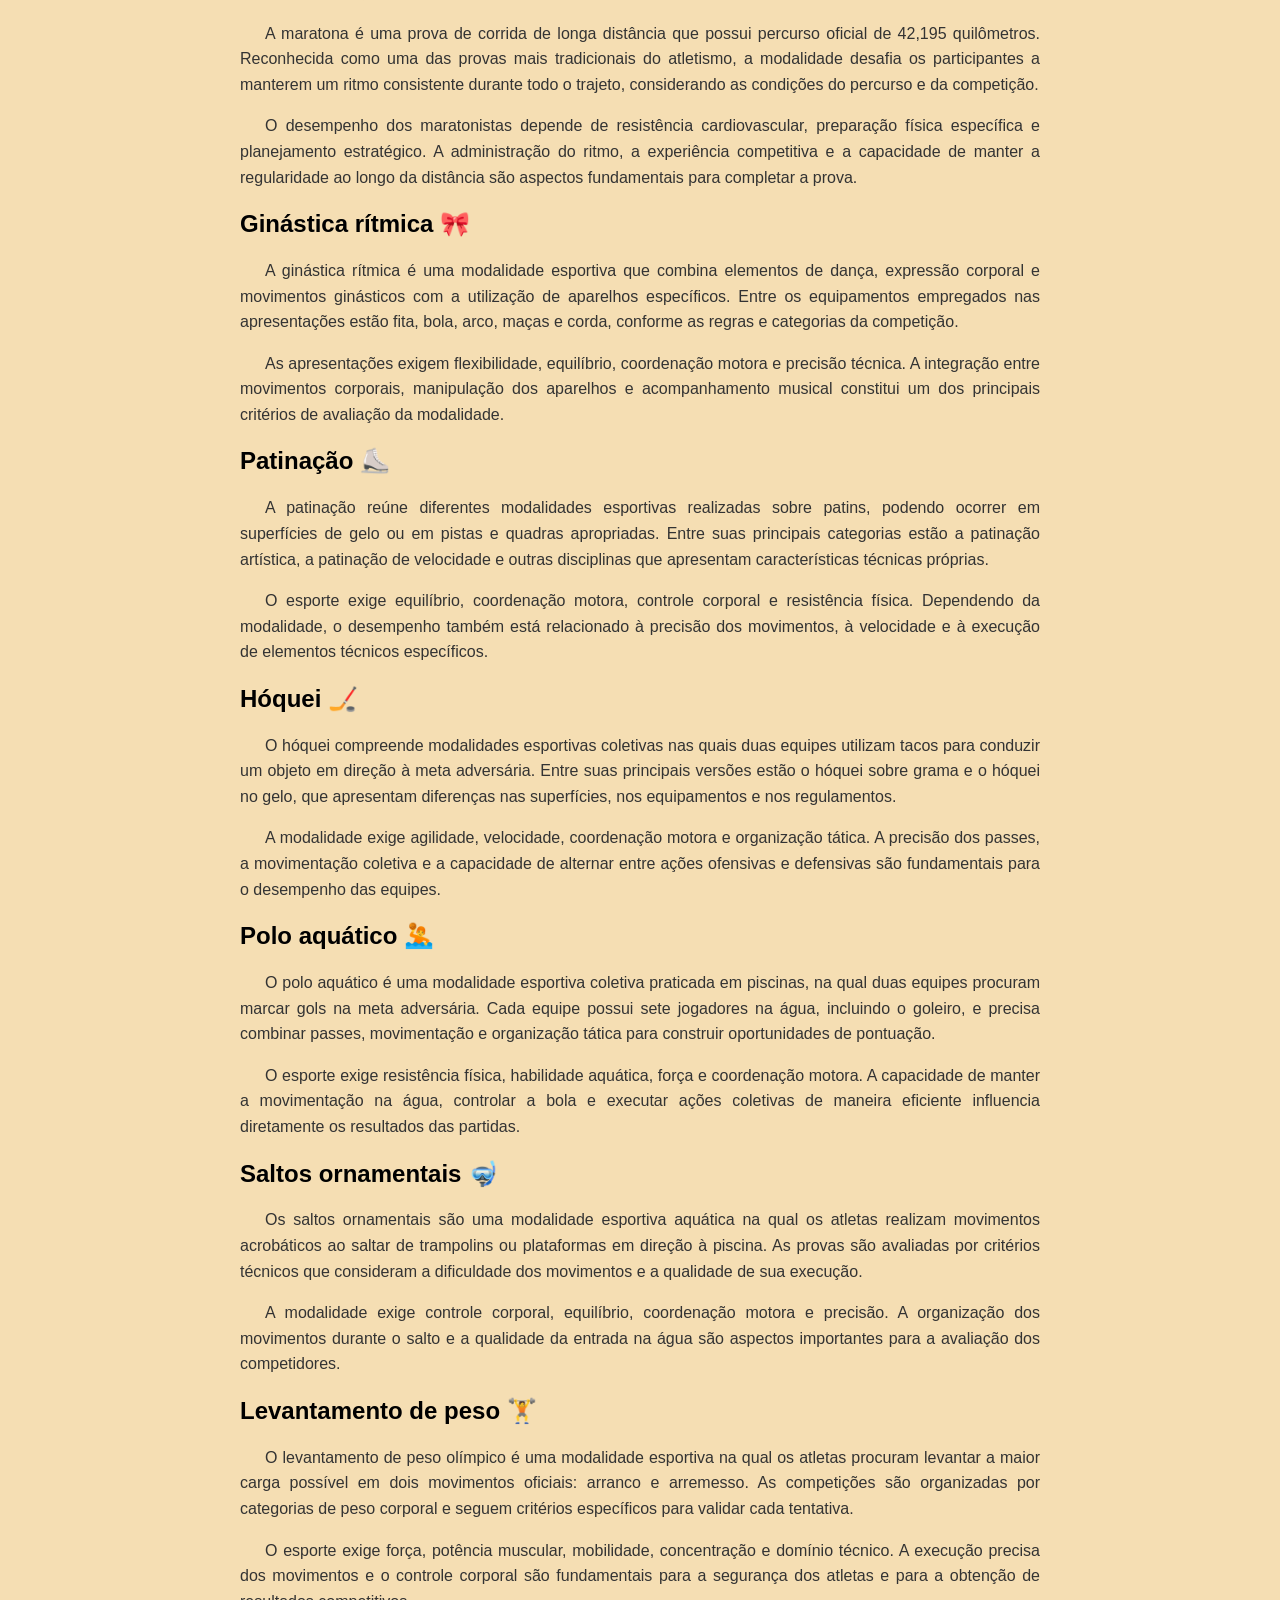
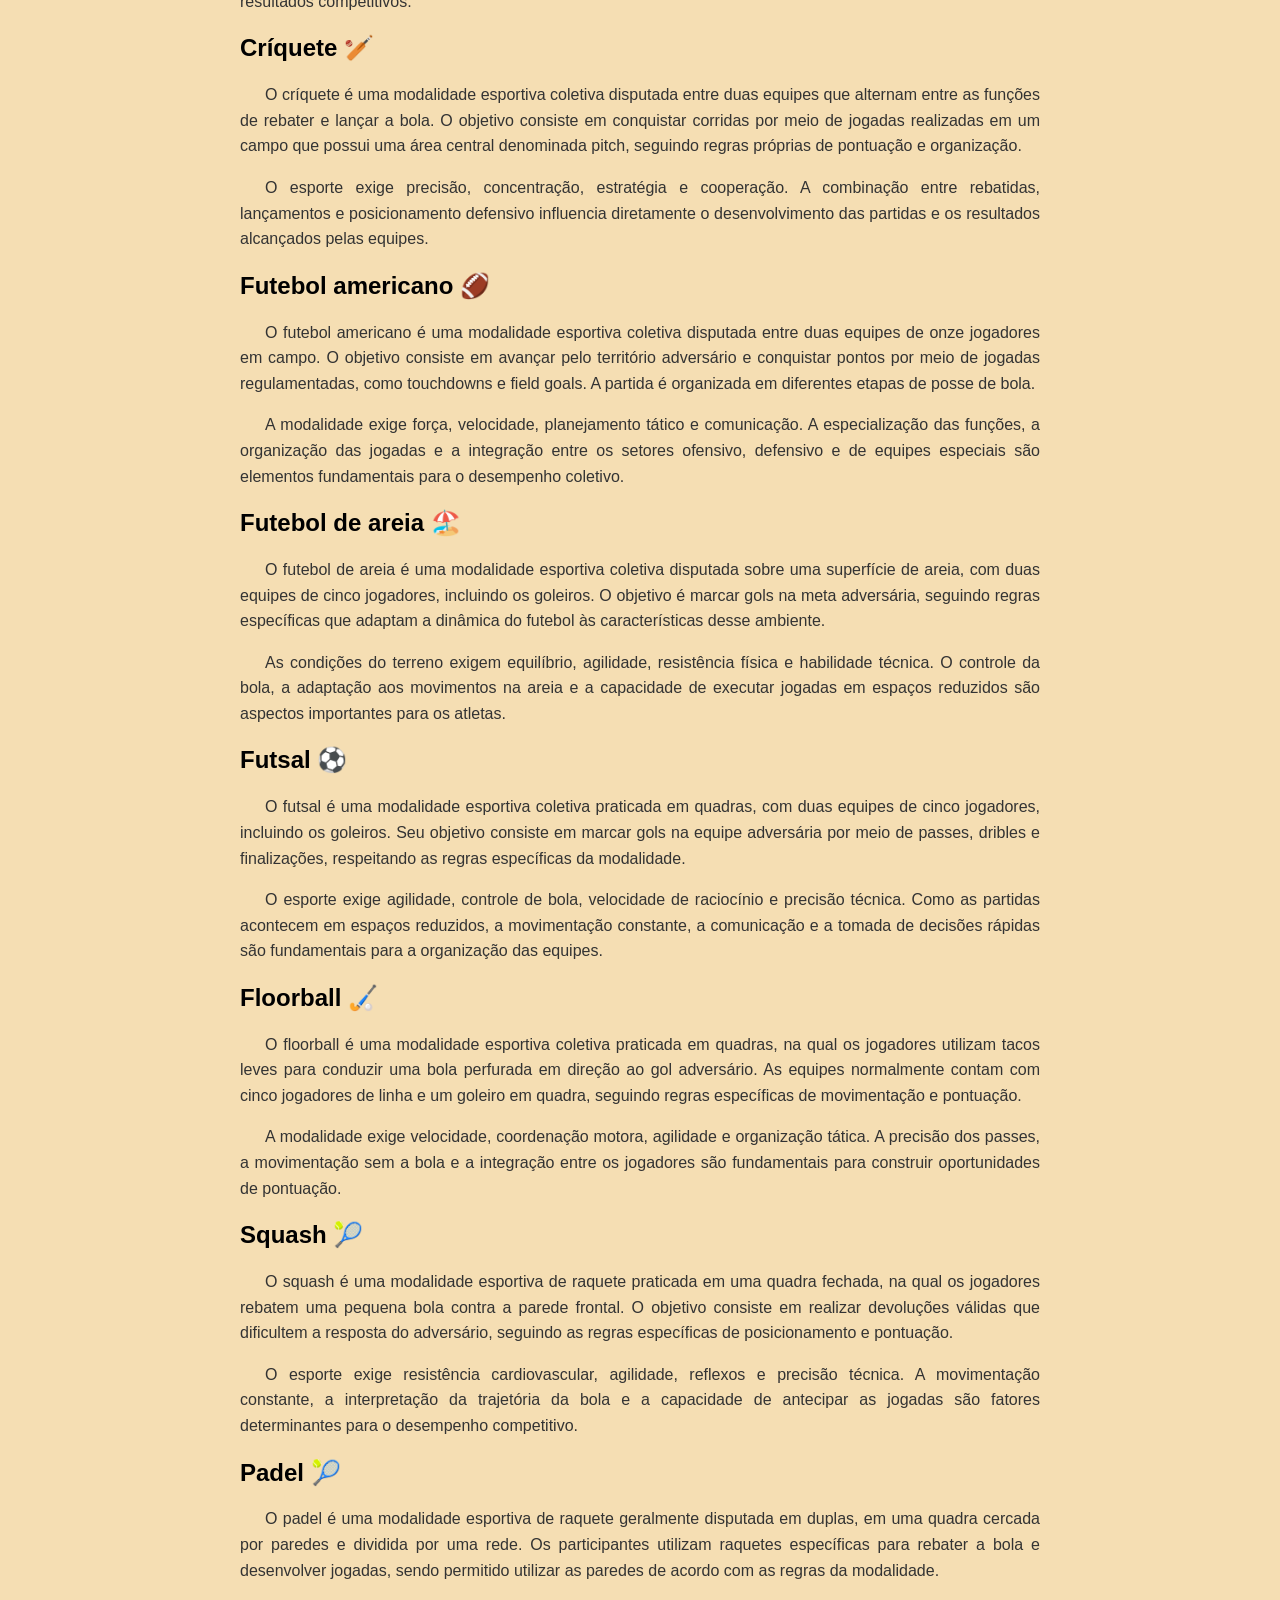
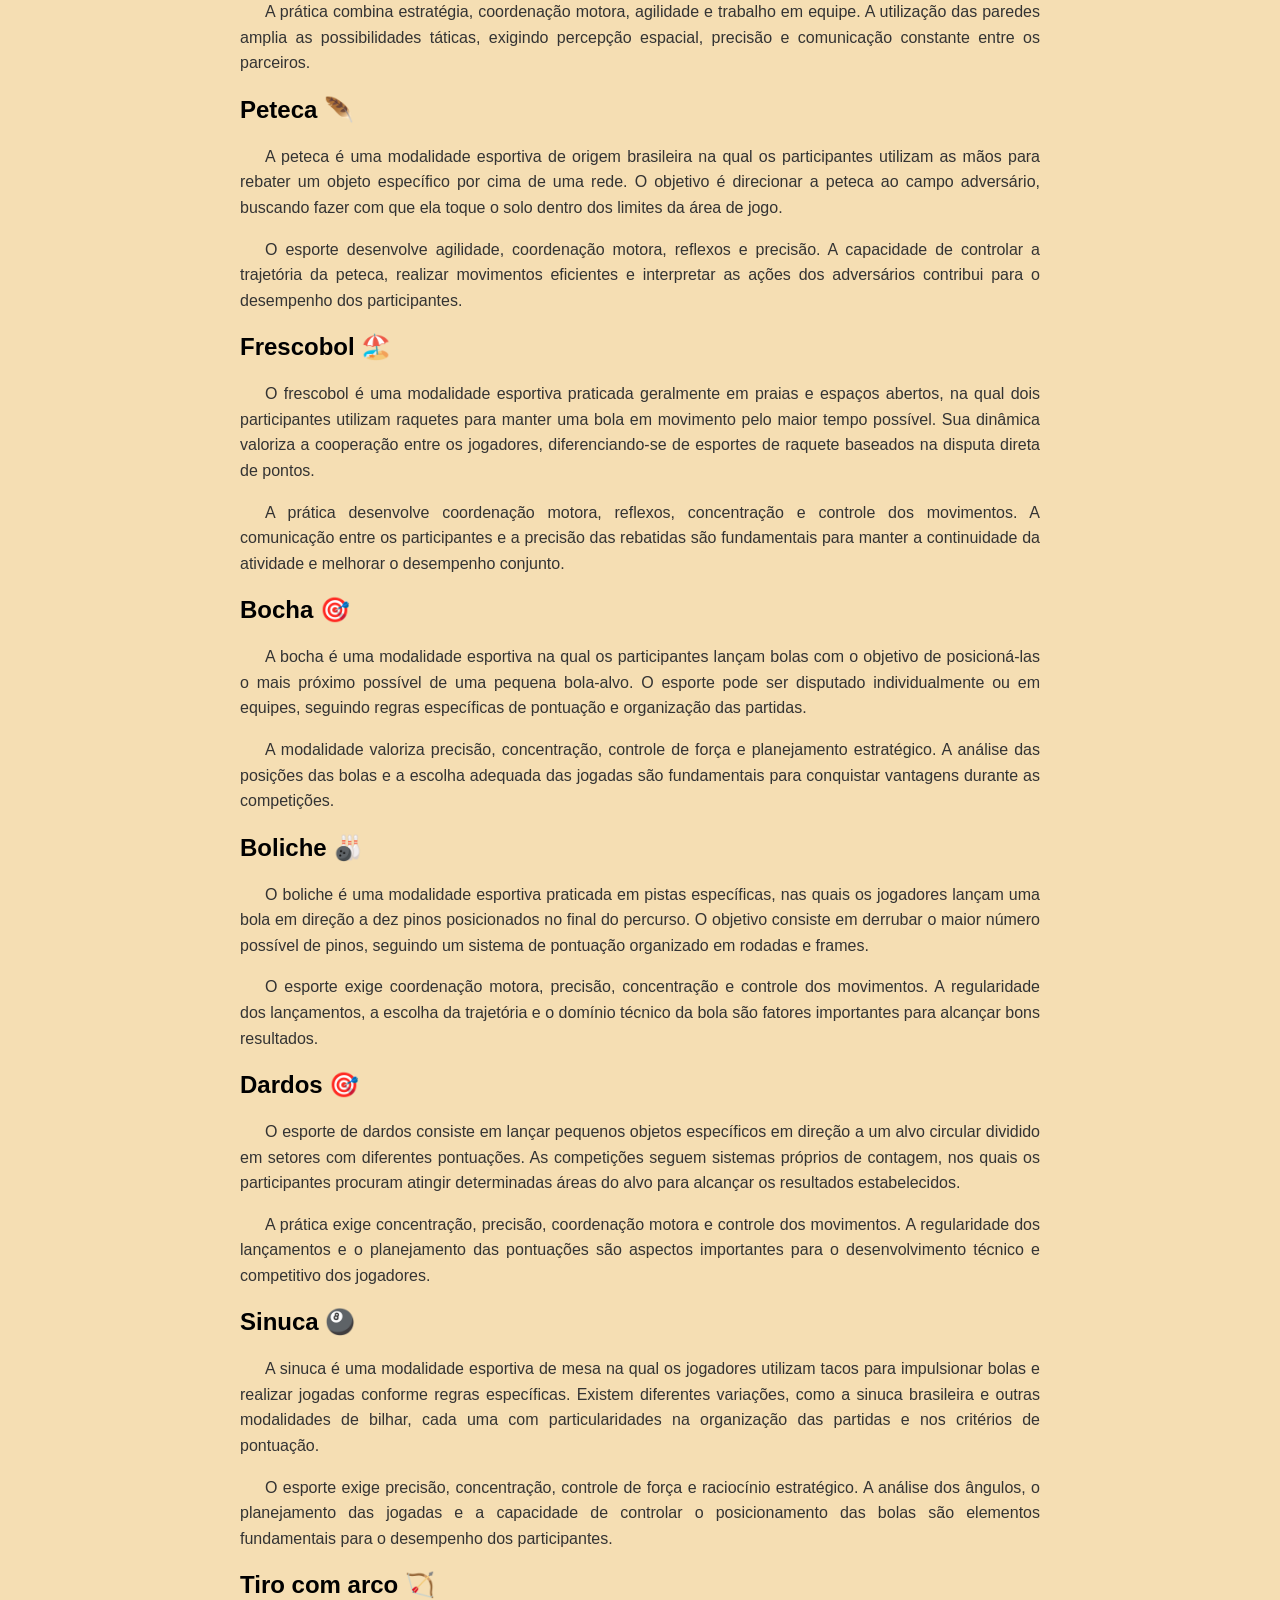
==== commit 8a79a93f: "1.8" ====
--- a/index.html.html
+++ b/index.html.html
@@ -11,7 +11,72 @@
   <body>
 
 <nav id="menu">
+
+<nav id="menu">
     <ol>
+        <li><a href="#futebol">Futebol ⚽</a></li>
+        <li><a href="#basquete">Basquete 🏀</a></li>
+        <li><a href="#voleibol">Voleibol 🏐</a></li>
+        <li><a href="#tenis">Tênis 🎾</a></li>
+        <li><a href="#tenis-de-mesa">Tênis de mesa 🏓</a></li>
+        <li><a href="#boxe">Boxe 🥊</a></li>
+        <li><a href="#natacao">Natação 🏊</a></li>
+        <li><a href="#atletismo">Atletismo 🏃</a></li>
+        <li><a href="#handebol">Handebol 🤾</a></li>
+        <li><a href="#ciclismo">Ciclismo 🚴</a></li>
+        <li><a href="#ginastica-artistica">Ginástica artística 🤸</a></li>
+        <li><a href="#judo">Judô 🥋</a></li>
+        <li><a href="#jiu-jitsu">Jiu-jitsu 🥋</a></li>
+        <li><a href="#surfe">Surfe 🏄</a></li>
+        <li><a href="#skate">Skate 🛹</a></li>
+        <li><a href="#rugby">Rugby 🏉</a></li>
+        <li><a href="#badminton">Badminton 🏸</a></li>
+        <li><a href="#golfe">Golfe ⛳</a></li>
+        <li><a href="#esgrima">Esgrima 🤺</a></li>
+        <li><a href="#taekwondo">Taekwondo 🥋</a></li>
+        <li><a href="#automobilismo">Automobilismo 🏎️</a></li>
+        <li><a href="#motocross">Motocross 🏍️</a></li>
+        <li><a href="#mma">MMA 🥊</a></li>
+        <li><a href="#carate">Caratê 🥋</a></li>
+        <li><a href="#beisebol">Beisebol ⚾</a></li>
+        <li><a href="#softbol">Softbol 🥎</a></li>
+        <li><a href="#escalada">Escalada esportiva 🧗</a></li>
+        <li><a href="#hipismo">Hipismo 🐎</a></li>
+        <li><a href="#remo">Remo 🚣</a></li>
+        <li><a href="#canoagem">Canoagem 🛶</a></li>
+        <li><a href="#triatlo">Triatlo 🏊</a></li>
+        <li><a href="#maratona">Maratona 🏅</a></li>
+        <li><a href="#ginastica-ritmica">Ginástica rítmica 🤸</a></li>
+        <li><a href="#patinacao">Patinação artística ⛸️</a></li>
+        <li><a href="#hoquei">Hóquei 🏒</a></li>
+        <li><a href="#polo-aquatico">Polo aquático 🤽</a></li>
+        <li><a href="#saltos">Saltos ornamentais 🤿</a></li>
+        <li><a href="#levantamento">Levantamento de peso 🏋️</a></li>
+        <li><a href="#criquete">Críquete 🏏</a></li>
+        <li><a href="#futebol-americano">Futebol americano 🏈</a></li>
+        <li><a href="#futebol-areia">Futebol de areia 🏖️</a></li>
+        <li><a href="#futsal">Futsal ⚽</a></li>
+        <li><a href="#floorball">Floorball 🏑</a></li>
+        <li><a href="#squash">Squash 🎾</a></li>
+        <li><a href="#padel">Padel 🎾</a></li>
+        <li><a href="#peteca">Peteca 🪶</a></li>
+        <li><a href="#frescobol">Frescobol 🏸</a></li>
+        <li><a href="#bocha">Bocha ⚪</a></li>
+        <li><a href="#boliche">Boliche 🎳</a></li>
+        <li><a href="#dardos">Dardos 🎯</a></li>
+        <li><a href="#sinuca">Sinuca 🎱</a></li>
+        <li><a href="#arco-flecha">Arco e flecha 🏹</a></li>
+        <li><a href="#lacrosse">Lacrosse 🥍</a></li>
+        <li><a href="#netball">Netball 🏐</a></li>
+        <li><a href="#ultimate-frisbee">Ultimate frisbee 🥏</a></li>
+        <li><a href="#curling">Curling 🥌</a></li>
+        <li><a href="#bobsled">Bobsled 🛷</a></li>
+        <li><a href="#skeleton">Skeleton 🛷</a></li>
+    </ol>
+</nav>
+
+
+    <!-- <ol>
 <li>Futebol ⚽</li>
 <li>Basquete 🏀</li>
 <li>Voleibol 🏐</li>
@@ -51,9 +116,7 @@
 <li>Saltos ornamentais 🤿</li>
 <li>Levantamento de peso 🏋️</li>
 <li>Críquete 🏏</li>
-<li>Futebol americano 🏈</li>
-<li>Futebol de areia 🏖️</li>
-<li>Futsal ⚽</li>
+<li>Futebol americano
 <li>Floorball 🏑</li>
 <li>Squash 🎾</li>
 <li>Padel 🎾</li>
@@ -70,9 +133,11 @@
 <li>Curling 🥌</li>
 <li>Bobsled 🛷</li>
 <li>Skeleton 🛷</li>
-    </ol>
+    </ol> -->
 </nav>
-
+ 🏈</li>
+<li>Futebol de areia 🏖️</li>
+<li>Futsal ⚽</li>
 <main class="container">
     <h1>Fique Por Dentro de Todas as Notícias Do esporte que você gosta</h1>
      <p>Olá, meu nome é Edson e sou apaixonado por tecnologia e esportes decidi criar esse site
@@ -166,6 +231,403 @@
     <p>Mais do que resultados e medalhas, essas iniciativas demonstram a importância da acessibilidade, do respeito e da igualdade de oportunidades no ambiente esportivo.</p>
 </section>
 
+```html
+<section id="futebol">
+    <h2>Futebol ⚽</h2>
+
+    <p>
+        O futebol é uma modalidade esportiva coletiva que conquistou
+        reconhecimento mundial por sua popularidade e capacidade de
+        reunir pessoas de diferentes culturas. Disputado entre duas
+        equipes de onze jogadores, o esporte tem como principal
+        objetivo marcar gols na equipe adversária, utilizando os pés
+        e outras partes do corpo, exceto os braços e as mãos, com
+        exceção do goleiro dentro de sua área.
+    </p>
+
+    <p>
+        Além da habilidade técnica, o futebol exige planejamento
+        tático, condicionamento físico, comunicação e cooperação
+        entre os atletas. A combinação desses fatores influencia
+        diretamente o desempenho coletivo e torna cada partida
+        uma demonstração de estratégia, disciplina e competitividade.
+    </p>
+</section>
+
+<section id="basquete">
+    <h2>Basquete 🏀</h2>
+
+    <p>
+        O basquete é um esporte coletivo caracterizado pela
+        velocidade das jogadas, pela movimentação constante e
+        pela precisão dos arremessos. A modalidade é disputada
+        por duas equipes de cinco jogadores em quadra, que
+        procuram acumular pontos ao acertar a bola na cesta
+        adversária, respeitando as regras estabelecidas.
+    </p>
+
+    <p>
+        Para alcançar bons resultados, os jogadores precisam
+        desenvolver habilidades como controle de bola, agilidade,
+        coordenação motora, visão de jogo e tomada de decisões.
+        O trabalho em equipe também desempenha um papel
+        fundamental, especialmente na construção das jogadas
+        ofensivas e na organização defensiva.
+    </p>
+</section>
+
+<section id="voleibol">
+    <h2>Voleibol 🏐</h2>
+
+    <p>
+        O voleibol é uma modalidade esportiva coletiva disputada
+        entre duas equipes de seis jogadores, separadas por uma
+        rede. O objetivo é enviar a bola para o campo adversário,
+        fazendo com que ela toque o solo dentro dos limites da
+        quadra ou provocando um erro da equipe oponente.
+    </p>
+
+    <p>
+        A prática do voleibol envolve fundamentos técnicos como
+        saque, recepção, levantamento, ataque e bloqueio.
+        Além do preparo físico e da coordenação motora, o esporte
+        exige comunicação eficiente, sincronização e estratégia
+        coletiva para alcançar um bom desempenho durante as partidas.
+    </p>
+</section>
+
+```html
+<section id="tenis">
+    <h2>Tênis 🎾</h2>
+    <p>O tênis é uma modalidade esportiva de raquete praticada individualmente ou em duplas, em quadras que podem apresentar diferentes tipos de superfície. O objetivo consiste em rebater a bola sobre a rede, direcionando-a ao campo adversário de maneira que o oponente não consiga realizar uma devolução válida. As partidas são organizadas em games e sets, conforme o regulamento da competição.</p>
+    <p>O desempenho dos tenistas depende da combinação entre precisão técnica, resistência física, mobilidade e inteligência estratégica. A execução dos golpes, a variação de jogadas e a capacidade de antecipar as ações do adversário são elementos fundamentais para alcançar resultados consistentes.</p>
+</section>
+
+<section id="tenis-de-mesa">
+    <h2>Tênis de mesa 🏓</h2>
+    <p>O tênis de mesa é uma modalidade esportiva de raquete praticada sobre uma mesa dividida por uma rede, podendo ser disputada individualmente ou em duplas. Os participantes utilizam raquetes específicas para rebater uma bola leve, procurando direcioná-la ao lado adversário e dificultar sua devolução. A modalidade apresenta partidas de ritmo acelerado e elevada exigência técnica.</p>
+    <p>Entre as principais competências necessárias estão reflexos apurados, coordenação motora, precisão e controle da trajetória da bola. A leitura dos efeitos, a velocidade de reação e a capacidade de modificar a estratégia durante os pontos são fatores que influenciam diretamente o desempenho competitivo.</p>
+</section>
+
+<section id="boxe">
+    <h2>Boxe 🥊</h2>
+    <p>O boxe é uma modalidade de combate esportivo na qual dois atletas se enfrentam em um ringue, utilizando exclusivamente técnicas permitidas de golpes com os punhos. As disputas são divididas em rounds e seguem critérios regulamentares que consideram aspectos como precisão, eficiência técnica e desempenho durante o combate.</p>
+    <p>A preparação dos boxeadores envolve condicionamento cardiovascular, resistência muscular, velocidade de reação e aprimoramento técnico. A movimentação, a capacidade defensiva e a interpretação das ações do adversário desempenham papel fundamental na construção de um desempenho competitivo eficiente.</p>
+</section>
+
+<section id="natacao">
+    <h2>Natação 🏊</h2>
+    <p>A natação é uma modalidade esportiva aquática na qual os atletas percorrem distâncias determinadas utilizando diferentes técnicas de deslocamento. Entre os principais estilos competitivos estão livre, costas, peito e borboleta, cada um com características específicas de execução e exigências técnicas. As provas podem variar conforme a distância e o formato da competição.</p>
+    <p>O rendimento na natação está relacionado à eficiência dos movimentos, ao controle respiratório e à capacidade de manter um ritmo adequado durante o percurso. A preparação dos atletas envolve resistência cardiovascular, força muscular, coordenação motora e aperfeiçoamento constante da técnica de nado.</p>
+</section>
+
+<section id="atletismo">
+    <h2>Atletismo 🏃</h2>
+    <p>O atletismo reúne um conjunto de modalidades esportivas fundamentadas em movimentos naturais do ser humano, como correr, saltar e lançar. Suas competições são organizadas em diferentes categorias, incluindo provas de pista, campo, rua e modalidades combinadas. A diversidade de provas permite avaliar distintas capacidades físicas e técnicas dos participantes.</p>
+    <p>O desenvolvimento dos atletas exige preparação específica de acordo com as características de cada disciplina. Velocidade, resistência, força, potência e coordenação são competências frequentemente trabalhadas, enquanto a técnica de execução e o planejamento de treinamento contribuem para a evolução do desempenho esportivo.</p>
+</section>
+
+<section id="handebol">
+    <h2>Handebol 🤾</h2>
+    <p>O handebol é uma modalidade esportiva coletiva disputada entre duas equipes de sete jogadores, incluindo os goleiros. O objetivo é marcar gols por meio de arremessos realizados com as mãos em direção à meta adversária. As partidas são caracterizadas pela intensidade das transições, pela movimentação constante e pela alternância entre situações ofensivas e defensivas.</p>
+    <p>O desempenho no handebol depende da integração entre habilidades técnicas e organização tática. Passe, recepção, drible e arremesso constituem fundamentos essenciais, enquanto agilidade, força, resistência e comunicação contribuem para a eficiência das equipes durante as partidas.</p>
+</section>
+
+<section id="ciclismo">
+    <h2>Ciclismo 🚴</h2>
+    <p>O ciclismo compreende diferentes modalidades esportivas que utilizam a bicicleta como principal equipamento de competição. As provas podem ocorrer em estradas, velódromos, trilhas e circuitos específicos, apresentando características distintas de percurso, distância e exigência técnica. Entre as principais categorias estão o ciclismo de estrada, de pista e mountain bike.</p>
+    <p>A preparação dos ciclistas envolve resistência cardiovascular, força muscular, equilíbrio e controle técnico da bicicleta. A administração do esforço, a análise do percurso e a estratégia de competição são fatores relevantes para o desempenho individual e coletivo, especialmente em provas de longa duração.</p>
+</section>
+
+<section id="ginastica-artistica">
+    <h2>Ginástica artística 🤸</h2>
+    <p>A ginástica artística é uma modalidade esportiva que reúne exercícios acrobáticos e movimentos técnicos executados em aparelhos específicos. As competições são organizadas em provas masculinas e femininas, envolvendo equipamentos como solo, salto, barras e trave, conforme as categorias regulamentadas. As apresentações são avaliadas segundo critérios de dificuldade e qualidade de execução.</p>
+    <p>A modalidade exige elevado controle corporal, força, flexibilidade, equilíbrio e coordenação motora. O aperfeiçoamento técnico depende de treinamento sistemático, precisão nos movimentos e capacidade de executar sequências complexas com estabilidade e consistência.</p>
+</section>
+
+<section id="judo">
+    <h2>Judô 🥋</h2>
+    <p>O judô é uma modalidade de origem japonesa que combina princípios filosóficos e técnicas de combate, tendo alcançado reconhecimento internacional como esporte competitivo. As disputas acontecem entre dois atletas, que procuram obter a vitória por meio de técnicas regulamentadas de projeção, imobilização e controle do adversário.</p>
+    <p>Além das capacidades físicas, a modalidade valoriza disciplina, respeito, equilíbrio e autocontrole. O conhecimento técnico, a percepção dos movimentos e a capacidade de tomar decisões durante as disputas são aspectos fundamentais para o desenvolvimento dos judocas.</p>
+</section>
+
+<section id="jiu-jitsu">
+    <h2>Jiu-jitsu 🥋</h2>
+    <p>O jiu-jitsu é uma modalidade de luta que utiliza técnicas de controle corporal, posicionamento e domínio no solo. Nas competições esportivas, os atletas procuram conquistar vantagens e pontuações por meio da aplicação correta dos fundamentos técnicos, respeitando as regras e os critérios de cada categoria.</p>
+    <p>A modalidade exige estratégia, concentração, flexibilidade e resistência física. A compreensão dos movimentos, a capacidade de avaliar diferentes situações e o aperfeiçoamento contínuo das técnicas são elementos importantes para a evolução dos praticantes.</p>
+</section>
+
+<section id="surfe">
+    <h2>Surfe 🏄</h2>
+    <p>O surfe é uma modalidade esportiva aquática praticada no mar, na qual os atletas utilizam pranchas para deslizar sobre as ondas. Nas competições, os participantes são avaliados pela execução de manobras, considerando critérios como grau de dificuldade, variedade, velocidade e qualidade técnica das apresentações.</p>
+    <p>O esporte exige equilíbrio, coordenação motora, resistência e conhecimento das condições marítimas. A interpretação das ondas, a escolha das oportunidades e a capacidade de executar manobras com precisão influenciam diretamente os resultados competitivos.</p>
+</section>
+
+<section id="skate">
+    <h2>Skate 🛹</h2>
+    <p>O skate é uma modalidade esportiva na qual os praticantes utilizam uma prancha equipada com rodas para realizar deslocamentos e manobras. As competições podem acontecer em diferentes formatos, como street e park, que apresentam estruturas e desafios específicos para os atletas.</p>
+    <p>A modalidade combina equilíbrio, criatividade, coordenação motora e domínio técnico. A execução das manobras depende da precisão dos movimentos, do controle corporal e da capacidade de adaptar as habilidades às características de cada pista.</p>
+</section>
+
+<section id="rugby">
+    <h2>Rugby 🏉</h2>
+    <p>O rugby é uma modalidade esportiva coletiva na qual duas equipes procuram avançar com a bola pelo campo adversário para conquistar pontos. Existem diferentes formatos competitivos, entre eles o rugby union e o rugby sevens, que apresentam particularidades no número de jogadores e na dinâmica das partidas.</p>
+    <p>O esporte exige força, velocidade, resistência e organização tática. A cooperação entre os integrantes, a comunicação e a capacidade de adaptar estratégias às situações de jogo são fatores essenciais para o desempenho das equipes.</p>
+</section>
+
+<section id="badminton">
+    <h2>Badminton 🏸</h2>
+    <p>O badminton é uma modalidade esportiva de raquete disputada individualmente ou em duplas, utilizando uma peteca que deve ultrapassar uma rede posicionada no centro da quadra. O objetivo é direcionar o objeto ao campo adversário, buscando dificultar sua devolução e conquistar pontos conforme as regras oficiais.</p>
+    <p>A prática exige agilidade, reflexos, precisão e resistência física. A velocidade das disputas torna fundamentais a movimentação eficiente, o controle dos golpes e a capacidade de antecipar as ações dos adversários.</p>
+</section>
+
+<section id="golfe">
+    <h2>Golfe ⛳</h2>
+    <p>O golfe é uma modalidade esportiva praticada em campos amplos, nos quais os participantes utilizam diferentes tacos para conduzir uma pequena bola até buracos distribuídos ao longo do percurso. O objetivo consiste em completar cada etapa utilizando o menor número possível de tacadas, respeitando as regras estabelecidas.</p>
+    <p>O esporte valoriza precisão, concentração, controle dos movimentos e planejamento estratégico. A análise das distâncias, das condições do terreno e das características de cada tacada influencia diretamente as decisões dos jogadores.</p>
+</section>
+
+<section id="esgrima">
+    <h2>Esgrima 🤺</h2>
+    <p>A esgrima é uma modalidade de combate esportivo na qual dois atletas utilizam armas específicas para atingir áreas válidas do adversário. As competições são realizadas nas categorias florete, espada e sabre, cada uma com características técnicas e regras próprias de pontuação.</p>
+    <p>O esporte exige velocidade de reação, precisão, equilíbrio e raciocínio estratégico. A capacidade de interpretar os movimentos do oponente, controlar a distância e executar ações no momento adequado é fundamental para o desempenho competitivo.</p>
+</section>
+
+<section id="taekwondo">
+    <h2>Taekwondo 🥋</h2>
+    <p>O taekwondo é uma modalidade de origem coreana que combina técnicas de combate, movimentação corporal e princípios de disciplina. No ambiente competitivo, os atletas participam de disputas regulamentadas, nas quais são avaliadas ações técnicas válidas, especialmente aquelas realizadas com os pés.</p>
+    <p>A prática desenvolve flexibilidade, equilíbrio, velocidade e coordenação motora. O aperfeiçoamento técnico, a concentração e o controle dos movimentos são fundamentais para a evolução dos praticantes e para a participação em competições.</p>
+</section>
+
+<section id="automobilismo">
+    <h2>Automobilismo 🏎️</h2>
+    <p>O automobilismo reúne modalidades esportivas que envolvem competições entre veículos motorizados em circuitos ou percursos específicos. Entre suas principais categorias estão as corridas de Fórmula, provas de resistência e campeonatos de turismo, que apresentam diferentes regulamentos e características técnicas.</p>
+    <p>O desempenho dos pilotos depende de concentração, reflexos, capacidade de decisão e conhecimento técnico. A preparação dos veículos, o planejamento estratégico e a atuação integrada das equipes também exercem influência significativa nos resultados das competições.</p>
+</section>
+
+<section id="motocross">
+    <h2>Motocross 🏍️</h2>
+    <p>O motocross é uma modalidade do motociclismo realizada em circuitos de terra que apresentam obstáculos, curvas, elevações e diferentes condições de terreno. As competições exigem que os pilotos completem percursos determinados, demonstrando domínio técnico e capacidade de adaptação às características da pista.</p>
+    <p>O esporte demanda equilíbrio, coordenação motora, resistência física e controle da motocicleta. A preparação técnica e a leitura das condições do percurso são fatores importantes para manter a regularidade e alcançar bons resultados.</p>
+</section>
+
+<section id="mma">
+    <h2>MMA 🥊</h2>
+    <p>O MMA, sigla para artes marciais mistas, é uma modalidade de combate que reúne técnicas provenientes de diferentes disciplinas, como boxe, wrestling, judô e jiu-jitsu. As competições seguem regulamentações específicas e permitem a utilização de diferentes fundamentos técnicos em situações de disputa.</p>
+    <p>A preparação dos atletas envolve condicionamento físico, conhecimento técnico, estratégia e capacidade de adaptação. A versatilidade esportiva é um dos principais aspectos da modalidade, pois exige domínio de diferentes fundamentos e compreensão das características de cada situação competitiva.</p>
+</section>
+
+<section id="carate">
+    <h2>Karatê 🥋</h2>
+    <p>O karatê é uma arte marcial de origem japonesa que utiliza técnicas de golpes, defesas e movimentações corporais. No contexto esportivo, apresenta duas principais modalidades competitivas: o kumite, baseado em disputas entre atletas, e o kata, caracterizado pela execução de sequências técnicas previamente estabelecidas.</p>
+    <p>A prática desenvolve disciplina, concentração, equilíbrio e coordenação motora. O domínio técnico, a precisão dos movimentos e o respeito aos princípios e regulamentos da modalidade são aspectos fundamentais para o desenvolvimento dos praticantes.</p>
+</section>
+
+<section id="beisebol">
+    <h2>Beisebol ⚾</h2>
+    <p>O beisebol é uma modalidade esportiva coletiva disputada entre duas equipes que alternam suas funções ofensivas e defensivas. Os jogadores utilizam tacos, luvas e uma bola para realizar jogadas, percorrer as bases e conquistar pontos, seguindo uma organização específica de entradas e regras de competição.</p>
+    <p>O esporte exige precisão, velocidade, coordenação motora e raciocínio estratégico. A integração entre arremessadores, rebatedores e jogadores defensivos é essencial para a organização das equipes e para o desenvolvimento das partidas.</p>
+</section>
+
+<section id="softbol">
+    <h2>Softbol 🥎</h2>
+    <p>O softbol é uma modalidade esportiva coletiva relacionada ao beisebol, disputada entre duas equipes que alternam entre ataque e defesa. A modalidade utiliza uma bola de maiores dimensões e apresenta particularidades nas regras, no campo e na execução dos arremessos.</p>
+    <p>O desempenho dos participantes depende de coordenação motora, agilidade, precisão e capacidade de decisão. A organização defensiva, a qualidade das rebatidas e a cooperação entre os integrantes são fundamentais para o desenvolvimento competitivo.</p>
+</section>
+
+<section id="escalada">
+    <h2>Escalada 🧗</h2>
+    <p>A escalada esportiva consiste em superar percursos verticais ou inclinados, utilizando técnicas específicas de movimentação e equipamentos apropriados. Nas competições, destacam-se as modalidades velocidade, boulder e dificuldade, que apresentam diferentes desafios e critérios de avaliação.</p>
+    <p>A prática exige força, resistência, equilíbrio, flexibilidade e concentração. A capacidade de interpretar o percurso, selecionar os movimentos adequados e administrar o esforço físico é determinante para o desempenho dos atletas.</p>
+</section>
+
+<section id="hipismo">
+    <h2>Hipismo 🐎</h2>
+    <p>O hipismo reúne modalidades esportivas que envolvem a participação de cavaleiros, amazonas e cavalos em provas regulamentadas. Entre suas principais disciplinas estão o salto, o adestramento e o concurso completo de equitação, cada uma com objetivos e critérios técnicos específicos.</p>
+    <p>O desempenho depende da integração entre o atleta e o animal, exigindo equilíbrio, coordenação, sensibilidade e domínio técnico. A preparação conjunta, a comunicação e a confiança são elementos essenciais para a qualidade das apresentações e dos resultados.</p>
+</section>
+
+<section id="remo">
+    <h2>Remo 🚣</h2>
+    <p>O remo é uma modalidade esportiva aquática na qual os atletas utilizam remos para impulsionar embarcações em percursos determinados. As competições podem ser realizadas individualmente ou em equipes, com diferentes categorias de barcos e configurações de participantes.</p>
+    <p>A modalidade exige resistência cardiovascular, força muscular, coordenação e sincronização. A eficiência da remada, a regularidade dos movimentos e a harmonia entre os integrantes são fatores fundamentais para o desempenho durante as provas.</p>
+</section>
+
+<section id="canoagem">
+    <h2>Canoagem 🛶</h2>
+    <p>A canoagem compreende modalidades esportivas praticadas em embarcações movidas por remos, podendo ser realizada em águas tranquilas ou em percursos com obstáculos. Entre suas principais categorias estão a canoagem velocidade e a canoagem slalom, que apresentam diferentes exigências técnicas.</p>
+    <p>O esporte exige força, equilíbrio, resistência e coordenação motora. O controle da embarcação, a eficiência dos movimentos e a capacidade de adaptação às condições do percurso são fundamentais para alcançar bons resultados.</p>
+</section>
+
+<section id="triatlo">
+    <h2>Triatlo 🏊🚴🏃</h2>
+    <p>O triatlo é uma modalidade esportiva de resistência que integra três disciplinas realizadas consecutivamente: natação, ciclismo e corrida. Os participantes precisam completar todas as etapas em sequência, respeitando as distâncias, os regulamentos e os procedimentos de transição estabelecidos para cada competição.</p>
+    <p>A preparação exige resistência cardiovascular, planejamento, disciplina e capacidade de adaptação a diferentes esforços físicos. A distribuição adequada da energia e o treinamento equilibrado das três modalidades são fatores importantes para o desempenho dos atletas.</p>
+</section>
+
+<section id="maratona">
+    <h2>Maratona 🏃</h2>
+    <p>A maratona é uma prova de corrida de longa distância que possui percurso oficial de 42,195 quilômetros. Reconhecida como uma das provas mais tradicionais do atletismo, a modalidade desafia os participantes a manterem um ritmo consistente durante todo o trajeto, considerando as condições do percurso e da competição.</p>
+    <p>O desempenho dos maratonistas depende de resistência cardiovascular, preparação física específica e planejamento estratégico. A administração do ritmo, a experiência competitiva e a capacidade de manter a regularidade ao longo da distância são aspectos fundamentais para completar a prova.</p>
+</section>
+
+<section id="ginastica-ritmica">
+    <h2>Ginástica rítmica 🎀</h2>
+    <p>A ginástica rítmica é uma modalidade esportiva que combina elementos de dança, expressão corporal e movimentos ginásticos com a utilização de aparelhos específicos. Entre os equipamentos empregados nas apresentações estão fita, bola, arco, maças e corda, conforme as regras e categorias da competição.</p>
+    <p>As apresentações exigem flexibilidade, equilíbrio, coordenação motora e precisão técnica. A integração entre movimentos corporais, manipulação dos aparelhos e acompanhamento musical constitui um dos principais critérios de avaliação da modalidade.</p>
+</section>
+
+<section id="patinacao">
+    <h2>Patinação ⛸️</h2>
+    <p>A patinação reúne diferentes modalidades esportivas realizadas sobre patins, podendo ocorrer em superfícies de gelo ou em pistas e quadras apropriadas. Entre suas principais categorias estão a patinação artística, a patinação de velocidade e outras disciplinas que apresentam características técnicas próprias.</p>
+    <p>O esporte exige equilíbrio, coordenação motora, controle corporal e resistência física. Dependendo da modalidade, o desempenho também está relacionado à precisão dos movimentos, à velocidade e à execução de elementos técnicos específicos.</p>
+</section>
+
+<section id="hoquei">
+    <h2>Hóquei 🏒</h2>
+    <p>O hóquei compreende modalidades esportivas coletivas nas quais duas equipes utilizam tacos para conduzir um objeto em direção à meta adversária. Entre suas principais versões estão o hóquei sobre grama e o hóquei no gelo, que apresentam diferenças nas superfícies, nos equipamentos e nos regulamentos.</p>
+    <p>A modalidade exige agilidade, velocidade, coordenação motora e organização tática. A precisão dos passes, a movimentação coletiva e a capacidade de alternar entre ações ofensivas e defensivas são fundamentais para o desempenho das equipes.</p>
+</section>
+
+<section id="polo-aquatico">
+    <h2>Polo aquático 🤽</h2>
+    <p>O polo aquático é uma modalidade esportiva coletiva praticada em piscinas, na qual duas equipes procuram marcar gols na meta adversária. Cada equipe possui sete jogadores na água, incluindo o goleiro, e precisa combinar passes, movimentação e organização tática para construir oportunidades de pontuação.</p>
+    <p>O esporte exige resistência física, habilidade aquática, força e coordenação motora. A capacidade de manter a movimentação na água, controlar a bola e executar ações coletivas de maneira eficiente influencia diretamente os resultados das partidas.</p>
+</section>
+
+<section id="saltos">
+    <h2>Saltos ornamentais 🤿</h2>
+    <p>Os saltos ornamentais são uma modalidade esportiva aquática na qual os atletas realizam movimentos acrobáticos ao saltar de trampolins ou plataformas em direção à piscina. As provas são avaliadas por critérios técnicos que consideram a dificuldade dos movimentos e a qualidade de sua execução.</p>
+    <p>A modalidade exige controle corporal, equilíbrio, coordenação motora e precisão. A organização dos movimentos durante o salto e a qualidade da entrada na água são aspectos importantes para a avaliação dos competidores.</p>
+</section>
+
+<section id="levantamento">
+    <h2>Levantamento de peso 🏋️</h2>
+    <p>O levantamento de peso olímpico é uma modalidade esportiva na qual os atletas procuram levantar a maior carga possível em dois movimentos oficiais: arranco e arremesso. As competições são organizadas por categorias de peso corporal e seguem critérios específicos para validar cada tentativa.</p>
+    <p>O esporte exige força, potência muscular, mobilidade, concentração e domínio técnico. A execução precisa dos movimentos e o controle corporal são fundamentais para a segurança dos atletas e para a obtenção de resultados competitivos.</p>
+</section>
+
+<section id="criquete">
+    <h2>Críquete 🏏</h2>
+    <p>O críquete é uma modalidade esportiva coletiva disputada entre duas equipes que alternam entre as funções de rebater e lançar a bola. O objetivo consiste em conquistar corridas por meio de jogadas realizadas em um campo que possui uma área central denominada pitch, seguindo regras próprias de pontuação e organização.</p>
+    <p>O esporte exige precisão, concentração, estratégia e cooperação. A combinação entre rebatidas, lançamentos e posicionamento defensivo influencia diretamente o desenvolvimento das partidas e os resultados alcançados pelas equipes.</p>
+</section>
+
+<section id="futebol-americano">
+    <h2>Futebol americano 🏈</h2>
+    <p>O futebol americano é uma modalidade esportiva coletiva disputada entre duas equipes de onze jogadores em campo. O objetivo consiste em avançar pelo território adversário e conquistar pontos por meio de jogadas regulamentadas, como touchdowns e field goals. A partida é organizada em diferentes etapas de posse de bola.</p>
+    <p>A modalidade exige força, velocidade, planejamento tático e comunicação. A especialização das funções, a organização das jogadas e a integração entre os setores ofensivo, defensivo e de equipes especiais são elementos fundamentais para o desempenho coletivo.</p>
+</section>
+
+<section id="futebol-areia">
+    <h2>Futebol de areia 🏖️</h2>
+    <p>O futebol de areia é uma modalidade esportiva coletiva disputada sobre uma superfície de areia, com duas equipes de cinco jogadores, incluindo os goleiros. O objetivo é marcar gols na meta adversária, seguindo regras específicas que adaptam a dinâmica do futebol às características desse ambiente.</p>
+    <p>As condições do terreno exigem equilíbrio, agilidade, resistência física e habilidade técnica. O controle da bola, a adaptação aos movimentos na areia e a capacidade de executar jogadas em espaços reduzidos são aspectos importantes para os atletas.</p>
+</section>
+
+<section id="futsal">
+    <h2>Futsal ⚽</h2>
+    <p>O futsal é uma modalidade esportiva coletiva praticada em quadras, com duas equipes de cinco jogadores, incluindo os goleiros. Seu objetivo consiste em marcar gols na equipe adversária por meio de passes, dribles e finalizações, respeitando as regras específicas da modalidade.</p>
+    <p>O esporte exige agilidade, controle de bola, velocidade de raciocínio e precisão técnica. Como as partidas acontecem em espaços reduzidos, a movimentação constante, a comunicação e a tomada de decisões rápidas são fundamentais para a organização das equipes.</p>
+</section>
+
+<section id="floorball">
+    <h2>Floorball 🏑</h2>
+    <p>O floorball é uma modalidade esportiva coletiva praticada em quadras, na qual os jogadores utilizam tacos leves para conduzir uma bola perfurada em direção ao gol adversário. As equipes normalmente contam com cinco jogadores de linha e um goleiro em quadra, seguindo regras específicas de movimentação e pontuação.</p>
+    <p>A modalidade exige velocidade, coordenação motora, agilidade e organização tática. A precisão dos passes, a movimentação sem a bola e a integração entre os jogadores são fundamentais para construir oportunidades de pontuação.</p>
+</section>
+
+<section id="squash">
+    <h2>Squash 🎾</h2>
+    <p>O squash é uma modalidade esportiva de raquete praticada em uma quadra fechada, na qual os jogadores rebatem uma pequena bola contra a parede frontal. O objetivo consiste em realizar devoluções válidas que dificultem a resposta do adversário, seguindo as regras específicas de posicionamento e pontuação.</p>
+    <p>O esporte exige resistência cardiovascular, agilidade, reflexos e precisão técnica. A movimentação constante, a interpretação da trajetória da bola e a capacidade de antecipar as jogadas são fatores determinantes para o desempenho competitivo.</p>
+</section>
+
+<section id="padel">
+    <h2>Padel 🎾</h2>
+    <p>O padel é uma modalidade esportiva de raquete geralmente disputada em duplas, em uma quadra cercada por paredes e dividida por uma rede. Os participantes utilizam raquetes específicas para rebater a bola e desenvolver jogadas, sendo permitido utilizar as paredes de acordo com as regras da modalidade.</p>
+    <p>A prática combina estratégia, coordenação motora, agilidade e trabalho em equipe. A utilização das paredes amplia as possibilidades táticas, exigindo percepção espacial, precisão e comunicação constante entre os parceiros.</p>
+</section>
+
+<section id="peteca">
+    <h2>Peteca 🪶</h2>
+    <p>A peteca é uma modalidade esportiva de origem brasileira na qual os participantes utilizam as mãos para rebater um objeto específico por cima de uma rede. O objetivo é direcionar a peteca ao campo adversário, buscando fazer com que ela toque o solo dentro dos limites da área de jogo.</p>
+    <p>O esporte desenvolve agilidade, coordenação motora, reflexos e precisão. A capacidade de controlar a trajetória da peteca, realizar movimentos eficientes e interpretar as ações dos adversários contribui para o desempenho dos participantes.</p>
+</section>
+
+<section id="frescobol">
+    <h2>Frescobol 🏖️</h2>
+    <p>O frescobol é uma modalidade esportiva praticada geralmente em praias e espaços abertos, na qual dois participantes utilizam raquetes para manter uma bola em movimento pelo maior tempo possível. Sua dinâmica valoriza a cooperação entre os jogadores, diferenciando-se de esportes de raquete baseados na disputa direta de pontos.</p>
+    <p>A prática desenvolve coordenação motora, reflexos, concentração e controle dos movimentos. A comunicação entre os participantes e a precisão das rebatidas são fundamentais para manter a continuidade da atividade e melhorar o desempenho conjunto.</p>
+</section>
+
+<section id="bocha">
+    <h2>Bocha 🎯</h2>
+    <p>A bocha é uma modalidade esportiva na qual os participantes lançam bolas com o objetivo de posicioná-las o mais próximo possível de uma pequena bola-alvo. O esporte pode ser disputado individualmente ou em equipes, seguindo regras específicas de pontuação e organização das partidas.</p>
+    <p>A modalidade valoriza precisão, concentração, controle de força e planejamento estratégico. A análise das posições das bolas e a escolha adequada das jogadas são fundamentais para conquistar vantagens durante as competições.</p>
+</section>
+
+<section id="boliche">
+    <h2>Boliche 🎳</h2>
+    <p>O boliche é uma modalidade esportiva praticada em pistas específicas, nas quais os jogadores lançam uma bola em direção a dez pinos posicionados no final do percurso. O objetivo consiste em derrubar o maior número possível de pinos, seguindo um sistema de pontuação organizado em rodadas e frames.</p>
+    <p>O esporte exige coordenação motora, precisão, concentração e controle dos movimentos. A regularidade dos lançamentos, a escolha da trajetória e o domínio técnico da bola são fatores importantes para alcançar bons resultados.</p>
+</section>
+
+<section id="dardos">
+    <h2>Dardos 🎯</h2>
+    <p>O esporte de dardos consiste em lançar pequenos objetos específicos em direção a um alvo circular dividido em setores com diferentes pontuações. As competições seguem sistemas próprios de contagem, nos quais os participantes procuram atingir determinadas áreas do alvo para alcançar os resultados estabelecidos.</p>
+    <p>A prática exige concentração, precisão, coordenação motora e controle dos movimentos. A regularidade dos lançamentos e o planejamento das pontuações são aspectos importantes para o desenvolvimento técnico e competitivo dos jogadores.</p>
+</section>
+
+<section id="sinuca">
+    <h2>Sinuca 🎱</h2>
+    <p>A sinuca é uma modalidade esportiva de mesa na qual os jogadores utilizam tacos para impulsionar bolas e realizar jogadas conforme regras específicas. Existem diferentes variações, como a sinuca brasileira e outras modalidades de bilhar, cada uma com particularidades na organização das partidas e nos critérios de pontuação.</p>
+    <p>O esporte exige precisão, concentração, controle de força e raciocínio estratégico. A análise dos ângulos, o planejamento das jogadas e a capacidade de controlar o posicionamento das bolas são elementos fundamentais para o desempenho dos participantes.</p>
+</section>
+
+<section id="arco-flecha">
+    <h2>Tiro com arco 🏹</h2>
+    <p>O tiro com arco é uma modalidade esportiva na qual os atletas utilizam equipamentos específicos para direcionar flechas a alvos posicionados em distâncias determinadas. As competições são organizadas de acordo com diferentes categorias e regulamentos, considerando a precisão dos disparos e a pontuação obtida.</p>
+    <p>O esporte exige concentração, estabilidade, coordenação motora e controle dos movimentos. A consistência técnica, a postura e a capacidade de manter a precisão ao longo das séries são fatores importantes para o desempenho competitivo.</p>
+</section>
+
+<section id="lacrosse">
+    <h2>Lacrosse 🥍</h2>
+    <p>O lacrosse é uma modalidade esportiva coletiva na qual os jogadores utilizam bastões com uma rede na extremidade para conduzir, passar e lançar uma bola em direção ao gol adversário. O esporte possui diferentes formatos competitivos, com regras específicas para o número de participantes e a dinâmica das partidas.</p>
+    <p>A modalidade exige velocidade, coordenação motora, resistência e estratégia. O controle da bola, a precisão dos passes e a organização coletiva são fundamentais para desenvolver jogadas e criar oportunidades de pontuação.</p>
+</section>
+
+<section id="netball">
+    <h2>Netball 🏐</h2>
+    <p>O netball é uma modalidade esportiva coletiva disputada entre duas equipes de sete jogadores, com o objetivo de marcar pontos por meio de arremessos em um aro elevado. O esporte apresenta regras específicas de posicionamento e movimentação, que determinam as funções de cada participante dentro da quadra.</p>
+    <p>A prática exige coordenação motora, precisão, agilidade e comunicação. A organização tática, a troca de passes e o posicionamento adequado dos jogadores são fundamentais para construir oportunidades de pontuação e manter a eficiência coletiva.</p>
+</section>
+
+<section id="ultimate-frisbee">
+    <h2>Ultimate frisbee 🥏</h2>
+    <p>O ultimate frisbee é uma modalidade esportiva coletiva disputada entre duas equipes que utilizam um disco para avançar pelo campo e marcar pontos na zona final adversária. Uma característica importante da modalidade é que o jogador não pode correr enquanto mantém a posse do disco, precisando realizar passes para dar continuidade às jogadas.</p>
+    <p>O esporte exige velocidade, resistência, precisão nos lançamentos e trabalho em equipe. Também se destaca pela valorização do respeito às regras, da responsabilidade individual e do espírito esportivo, princípios fundamentais para a organização das partidas.</p>
+</section>
+
+<section id="curling">
+    <h2>Curling 🥌</h2>
+    <p>O curling é uma modalidade esportiva de inverno praticada sobre uma pista de gelo, na qual equipes deslizam pedras em direção a uma área circular denominada casa. O objetivo consiste em posicionar as pedras o mais próximo possível do centro do alvo, considerando também a localização dos objetos lançados pela equipe adversária.</p>
+    <p>O esporte exige precisão, estratégia, concentração e comunicação. A avaliação das condições da pista, o planejamento das jogadas e a coordenação entre os integrantes são fundamentais para controlar a trajetória das pedras e conquistar pontos.</p>
+</section>
+
+<section id="bobsled">
+    <h2>Bobsled 🛷</h2>
+    <p>O bobsled é uma modalidade esportiva de inverno na qual equipes percorrem uma pista de gelo sinuosa utilizando um trenó desenvolvido para competições de alta velocidade. As provas são realizadas em diferentes categorias, como duplas e equipes de quatro integrantes, conforme o regulamento esportivo.</p>
+    <p>O desempenho depende de sincronização, preparação física, concentração e integração entre os participantes. A qualidade da largada, a coordenação durante a entrada no trenó e o controle da trajetória ao longo do percurso são fatores importantes para os resultados.</p>
+</section>
+
+<section id="skeleton">
+    <h2>Skeleton 🛷</h2>
+    <p>O skeleton é uma modalidade esportiva de inverno na qual o atleta percorre uma pista de gelo utilizando um trenó individual, em posição de bruços e com a cabeça voltada para a frente. As competições são realizadas em circuitos sinuosos, nos quais os participantes precisam completar o percurso no menor tempo possível.</p>
+    <p>A modalidade exige concentração, controle corporal, precisão e capacidade de adaptação às características da pista. A preparação técnica, a qualidade da largada e a regularidade durante a descida são aspectos importantes para o desempenho dos competidores.</p>
+</section>
+
+
     </main>
 
     <aside class="definicao">
@@ -285,8 +747,8 @@
         <h2>Sobre o criador</h2>
 
         <p>
-            Olá! Meu nome é <strong> Edson Ferreira</strong> e este é meu primeiro projeto
-            desenvolvido com <strong> HTML,CSS e JS </strong>. Este site representa
+            Olá! Meu nome é <b> Edson Ferreira</b> e este é meu primeiro projeto
+            desenvolvido com <b> HTML,CSS e JS </b>. Este site representa
             meus primeiros passos no desenvolvimento web e minha
             jornada de aprendizado na programação.
         </p>
--- a/_css/estilo.css
+++ b/_css/estilo.css
@@ -9,13 +9,6 @@
     min-height: 100vh;
     display: flex;
     flex-direction: column;
-}
-
-.layout {
-     display: flex;
-    justify-content: space-between;
-    align-items: flex-start;
-    flex: 1;
 }
 
   nav#menu ol {
@@ -30,12 +23,12 @@
     padding: 0px;
     flex-direction: column;
     margin-top: 50px;
-
   }
 
   nav#menu ol :hover {
   color: #606060;
-  padding: 10px;
+  padding: 5px;
+
   }
 
 
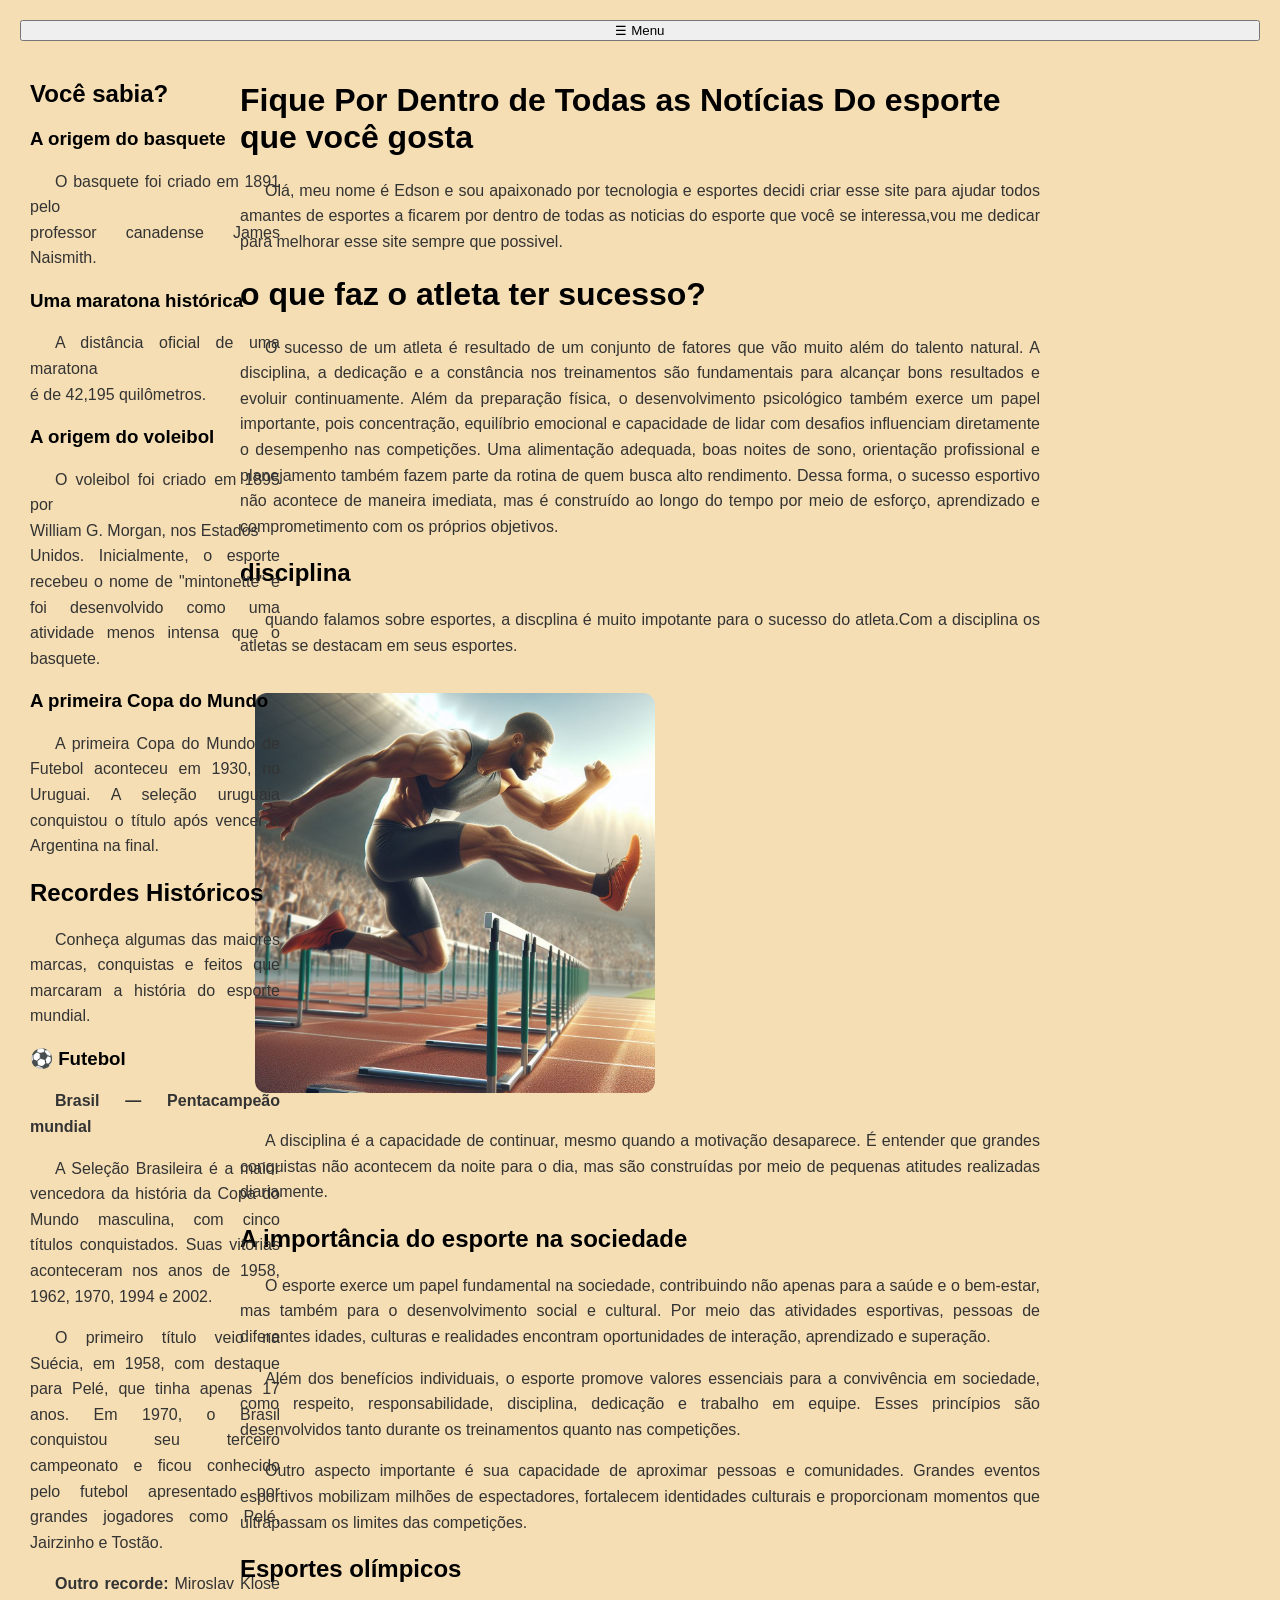
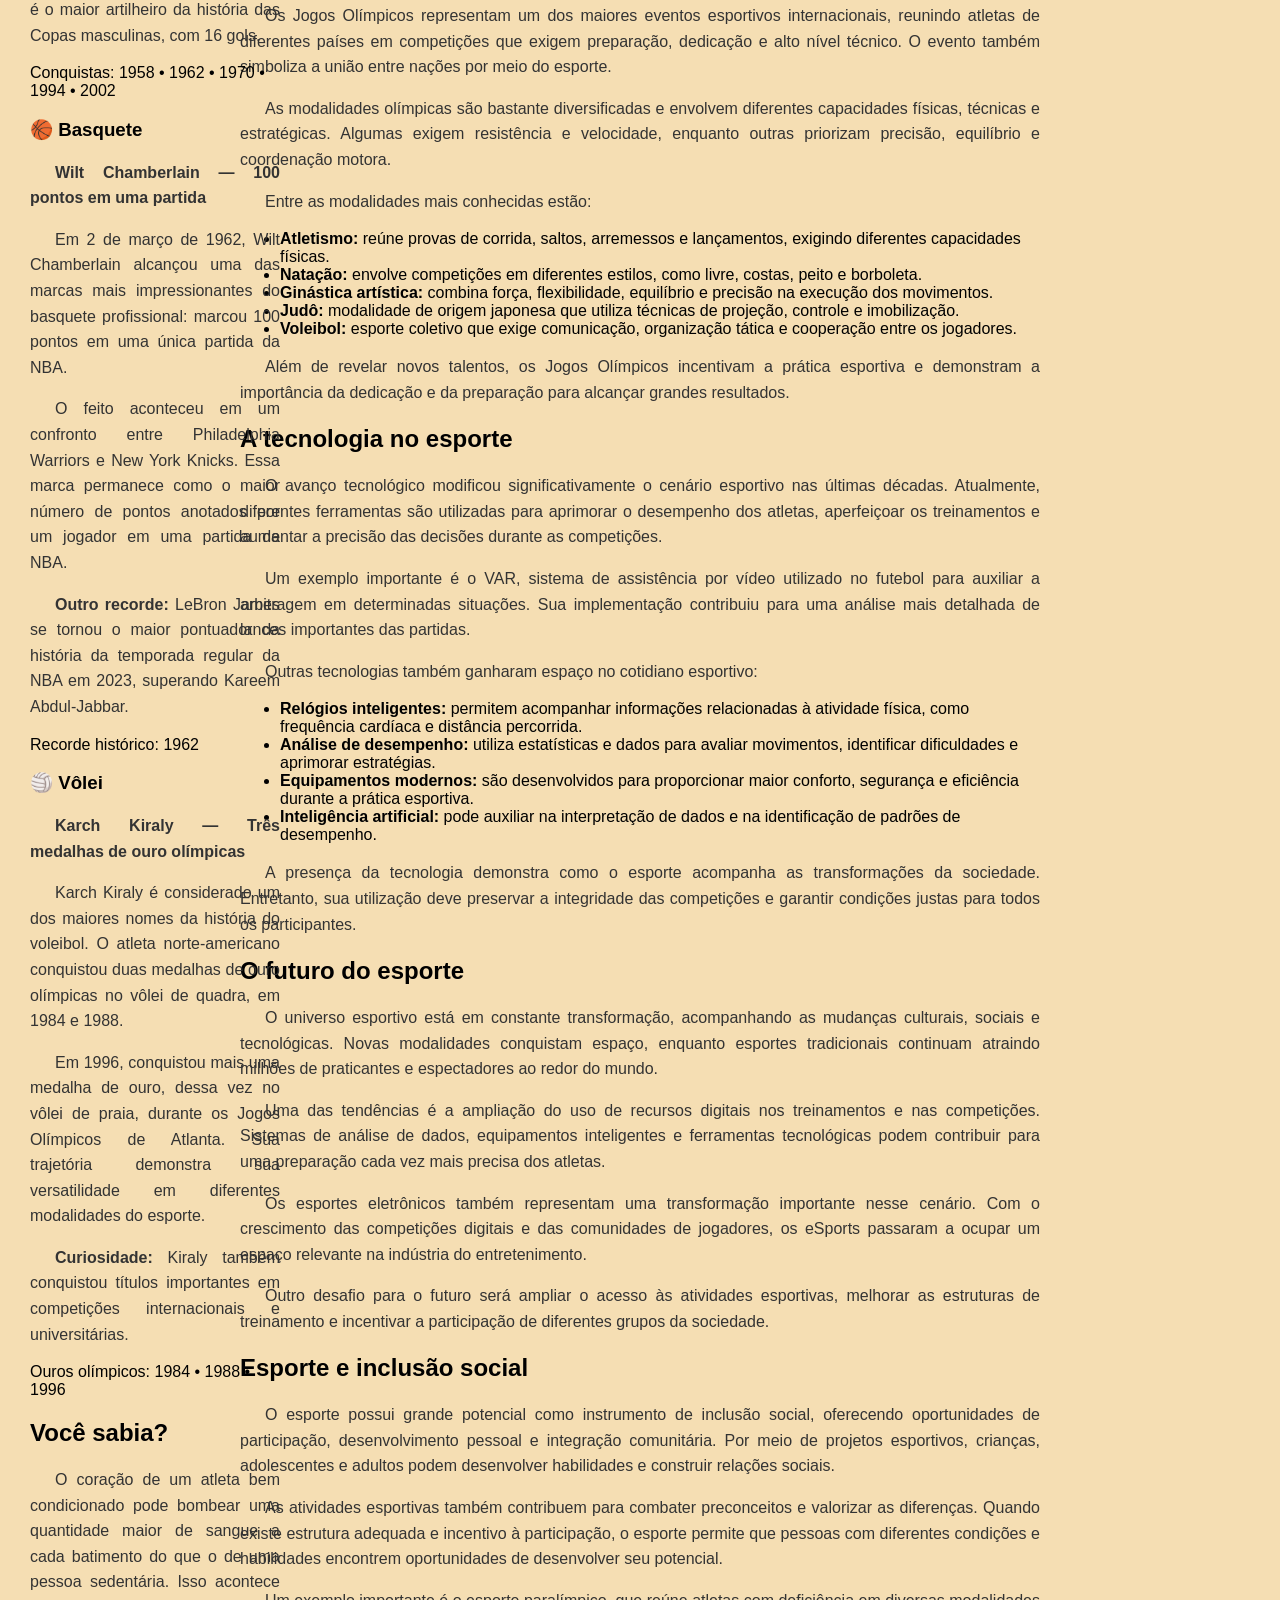
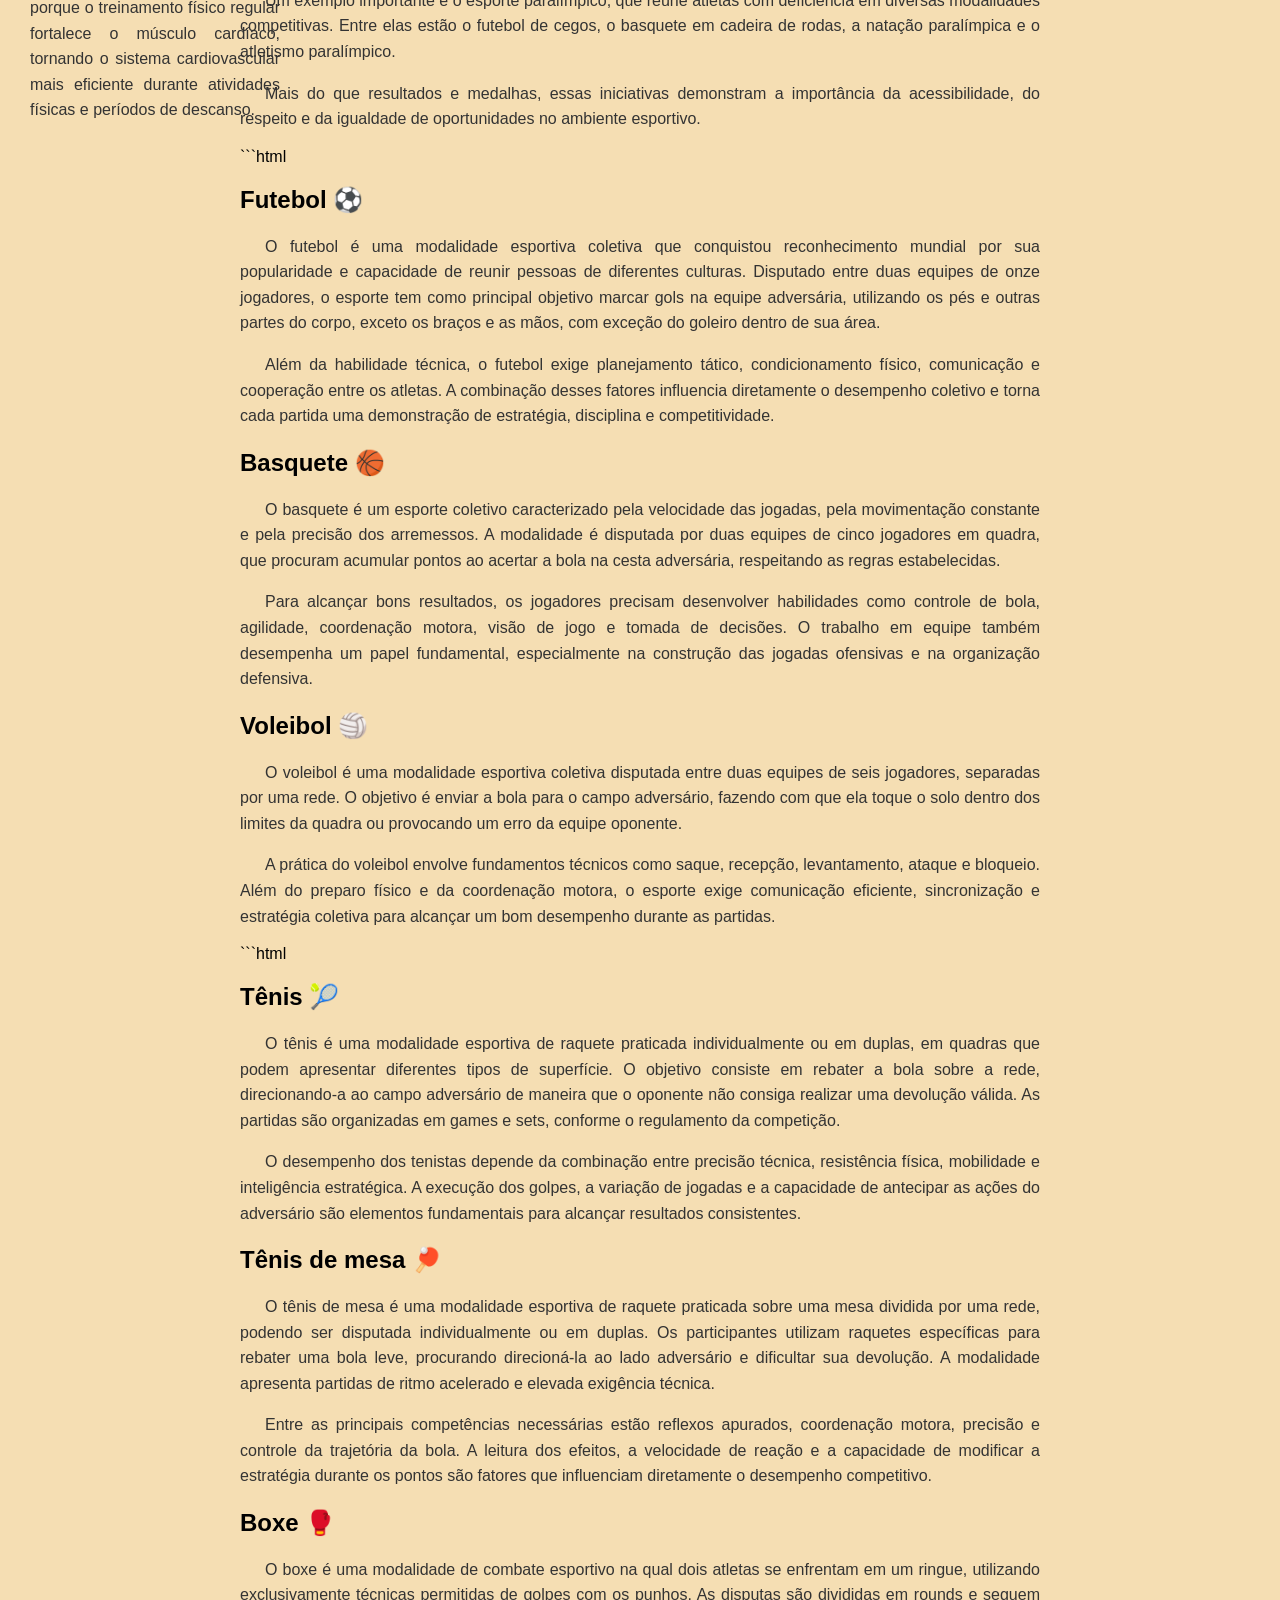
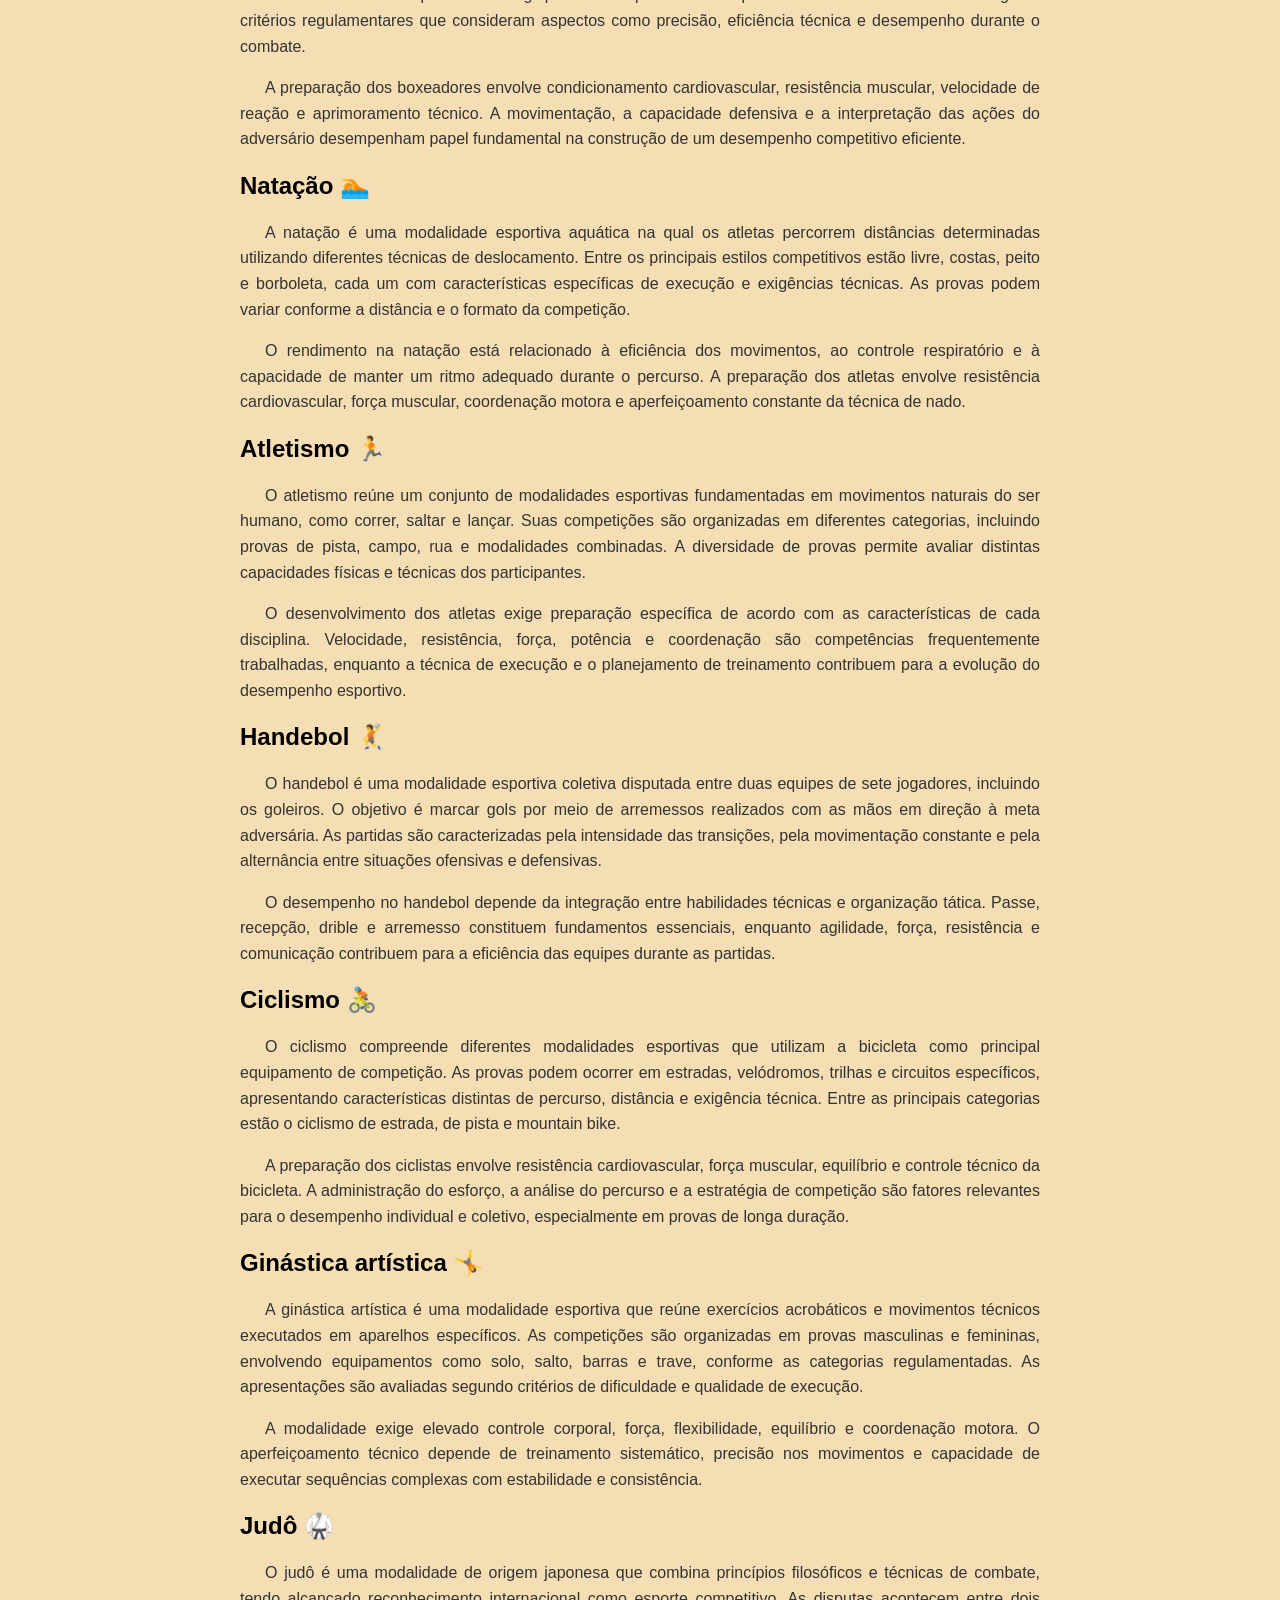
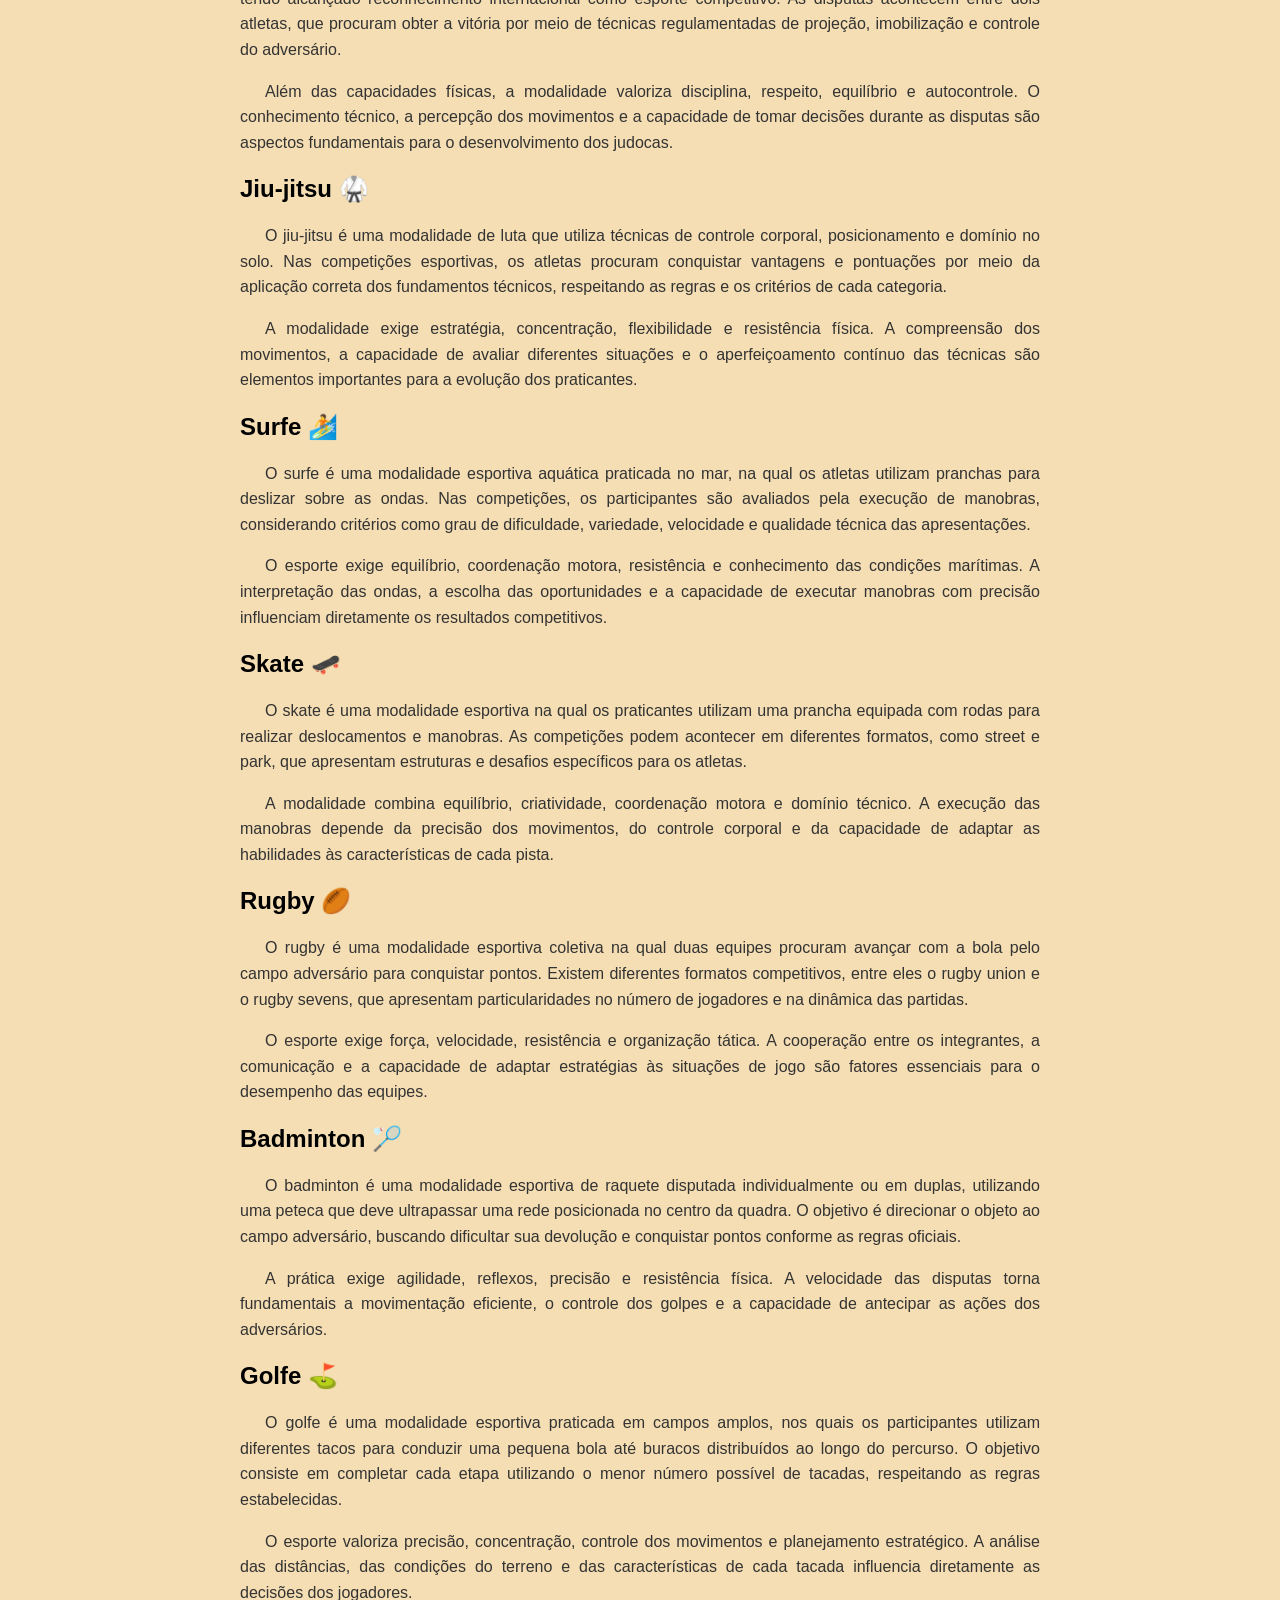
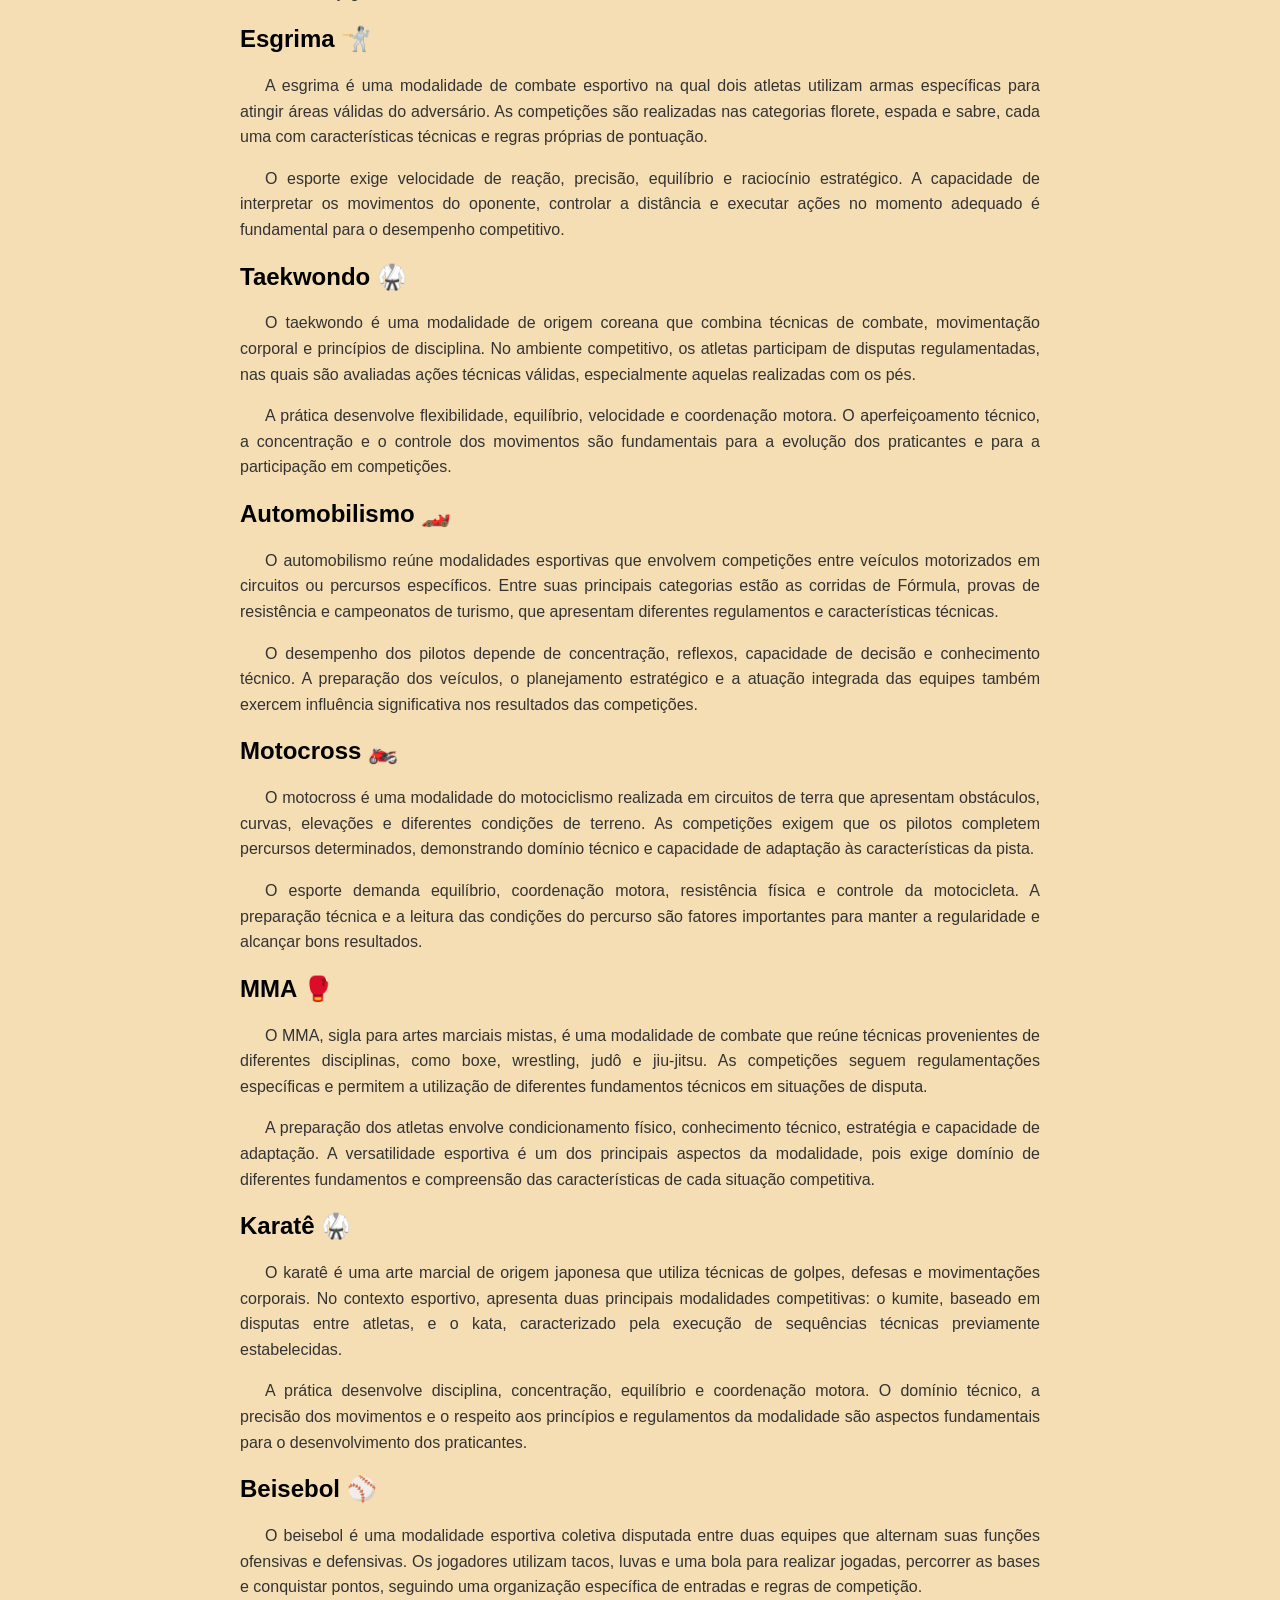
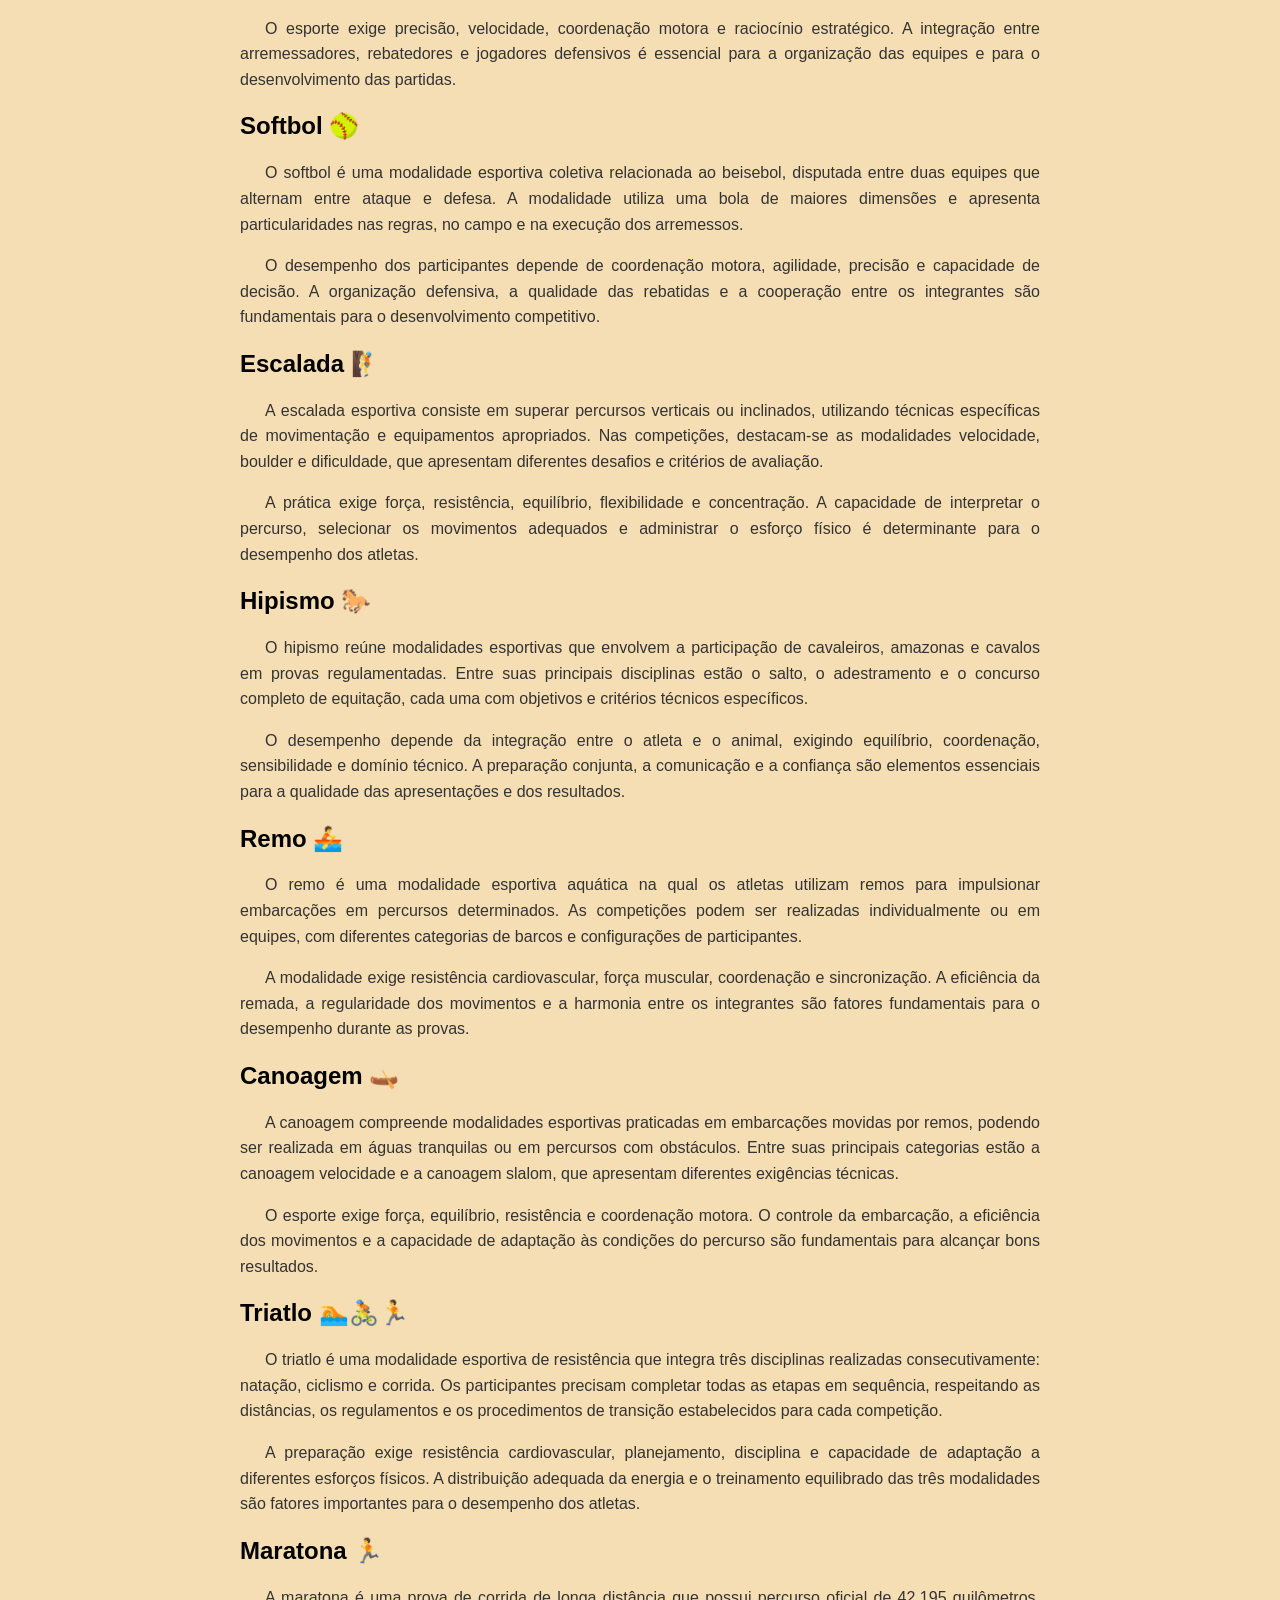
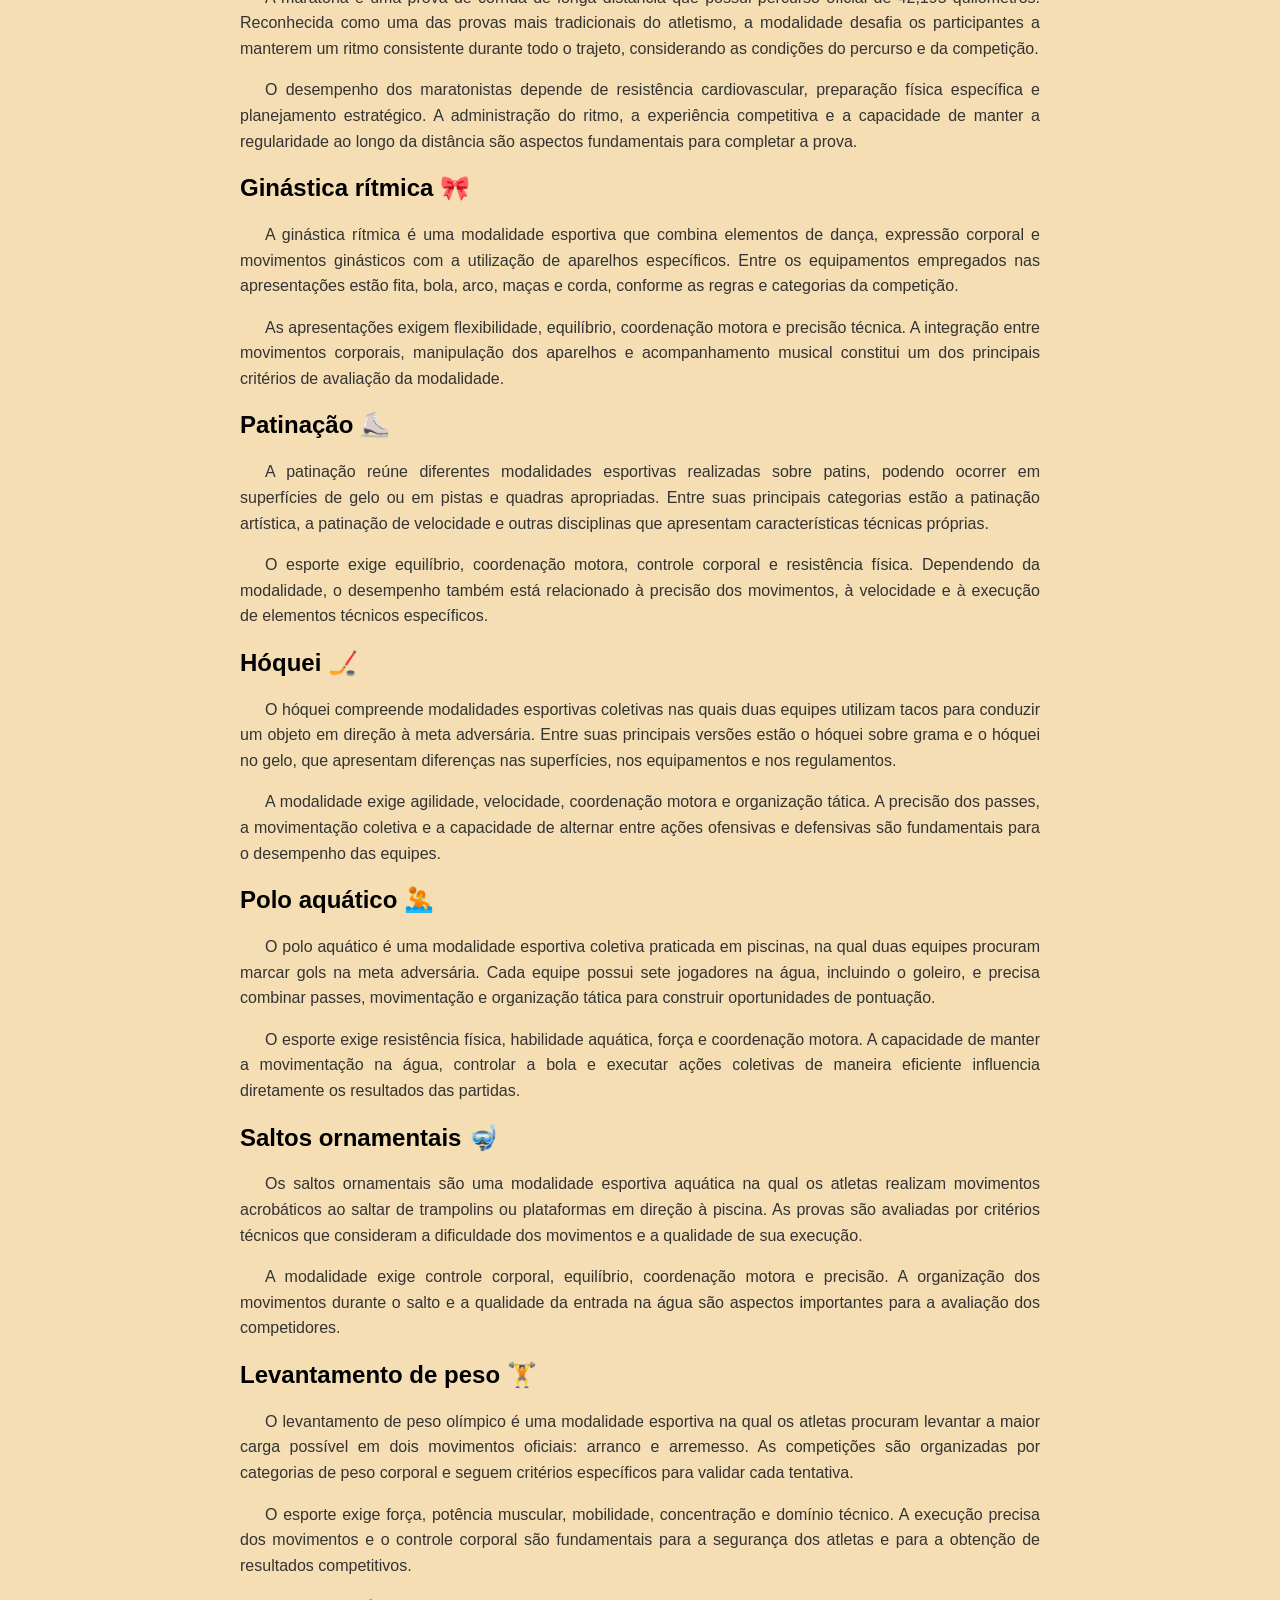
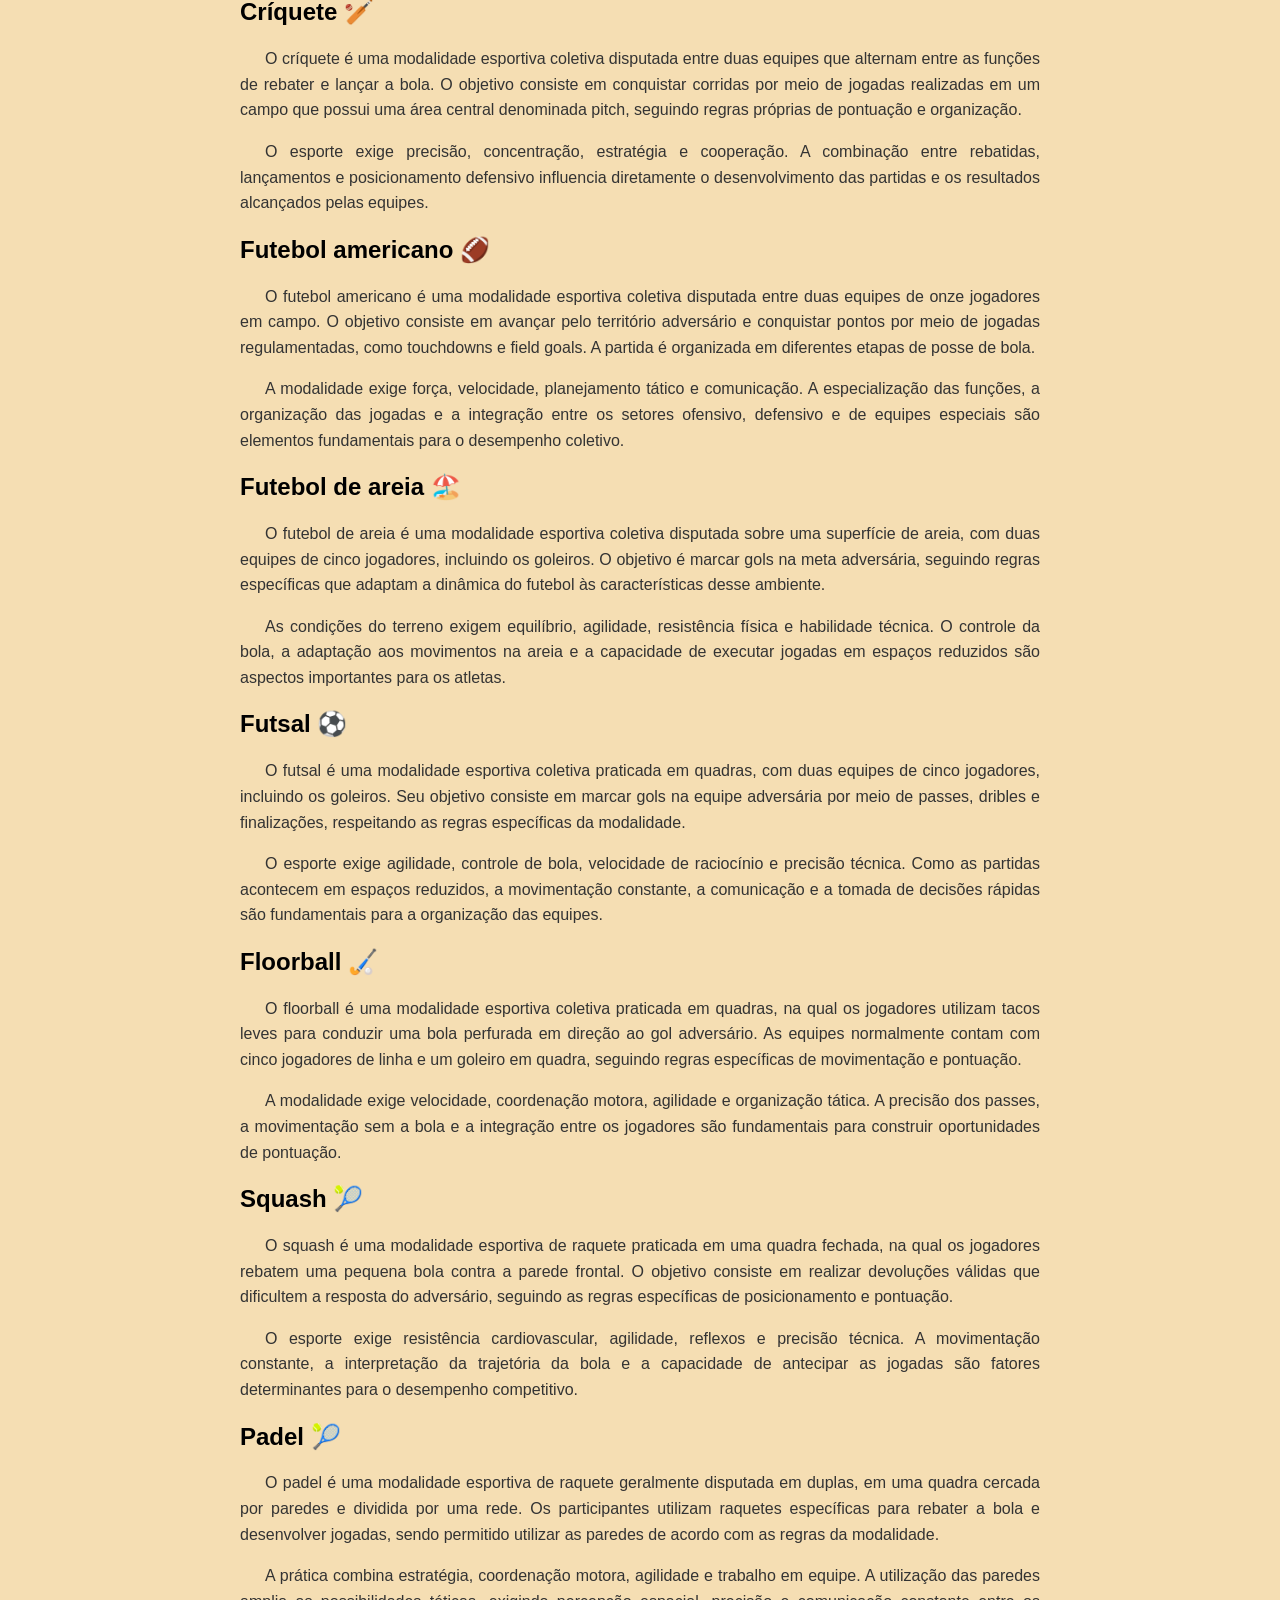
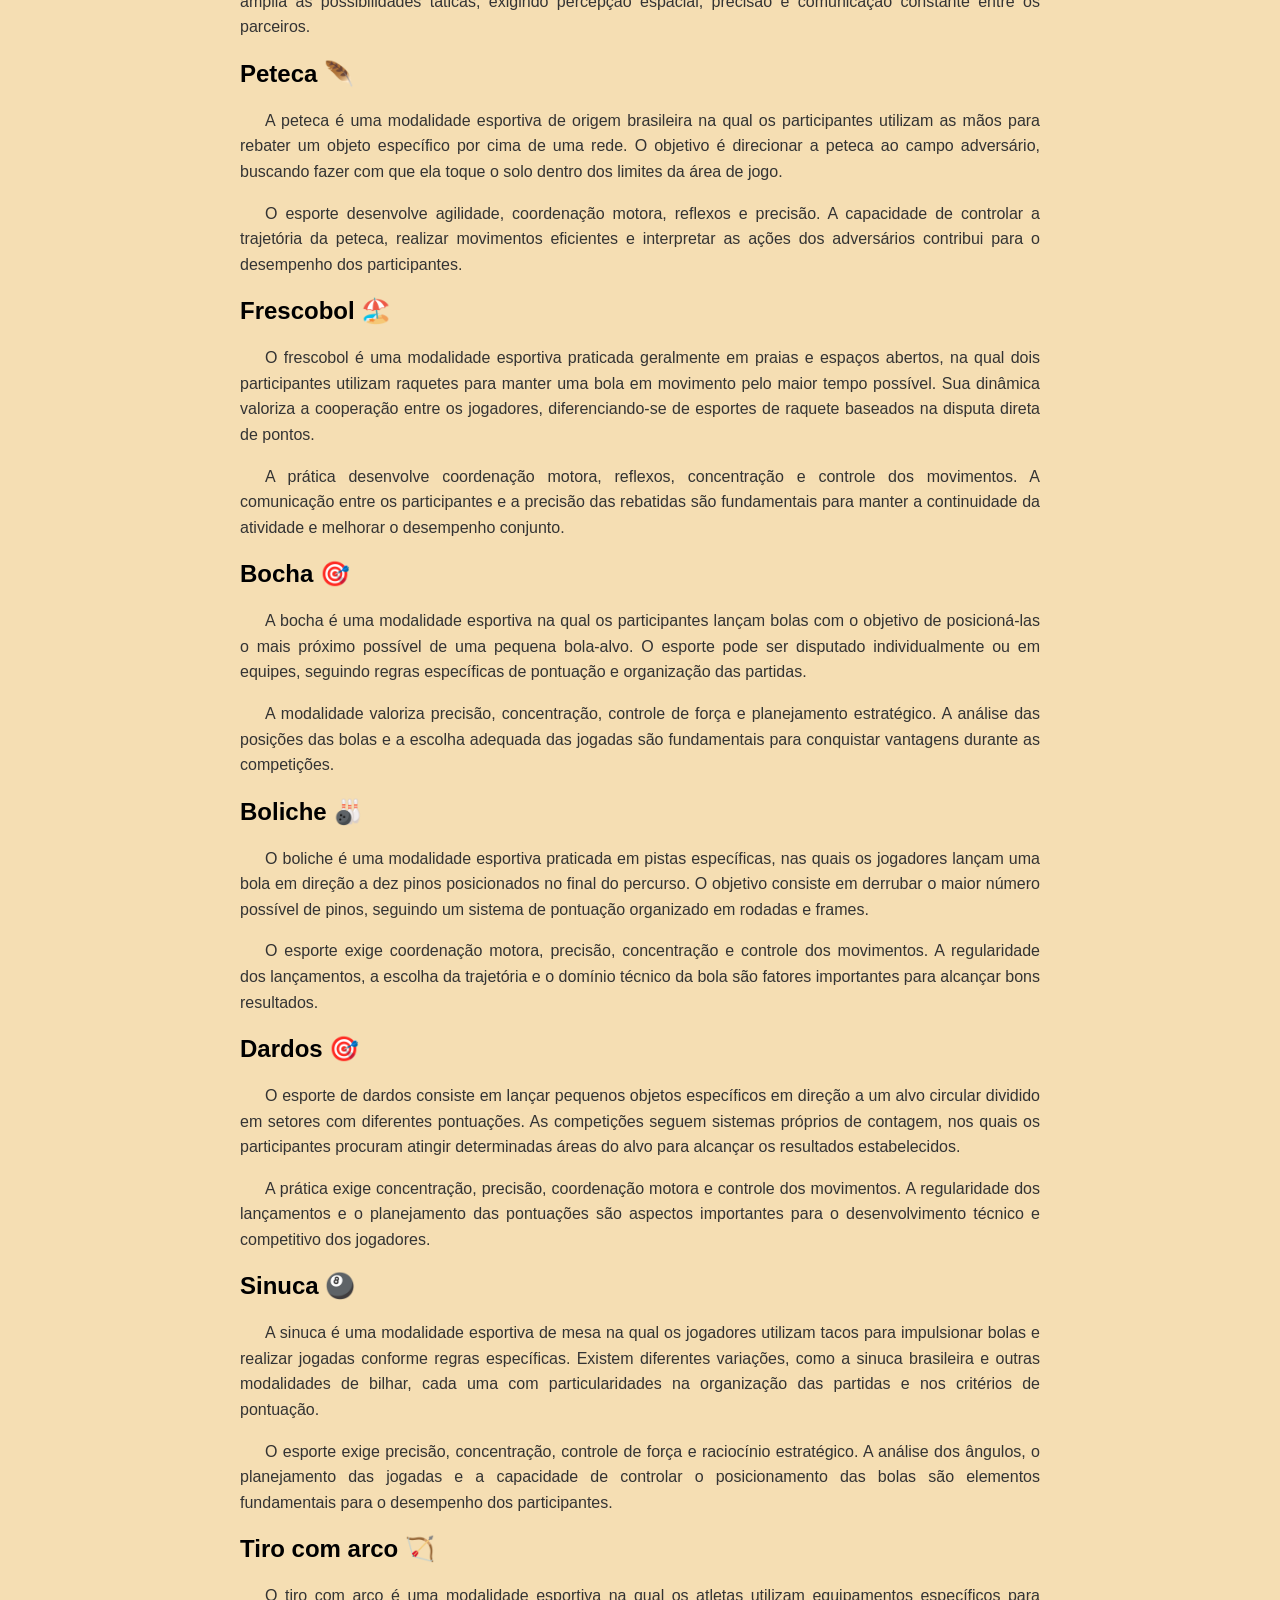
==== commit b89c48b7: "1.9" ====
--- a/index.html.html
+++ b/index.html.html
@@ -10,7 +10,7 @@
  
   <body>
 
-<nav id="menu">
+    <button id="botao-menu">☰ Menu</button>
 
 <nav id="menu">
     <ol>
@@ -76,68 +76,6 @@
 </nav>
 
 
-    <!-- <ol>
-<li>Futebol ⚽</li>
-<li>Basquete 🏀</li>
-<li>Voleibol 🏐</li>
-<li>Tênis 🎾</li>
-<li>Tênis de mesa 🏓</li>
-<li>Boxe 🥊</li>
-<li>Natação 🏊</li>
-<li>Atletismo 🏃</li>
-<li>Handebol 🤾</li>
-<li>Ciclismo 🚴</li>
-<li>Ginástica artística 🤸</li>
-<li>Judô 🥋</li>
-<li>Jiu-jitsu 🥋</li>
-<li>Surfe 🏄</li>
-<li>Skate 🛹</li>
-<li>Rugby 🏉</li>
-<li>Badminton 🏸</li>
-<li>Golfe ⛳</li>
-<li>Esgrima 🤺</li>
-<li>Taekwondo 🥋</li>
-<li>Automobilismo 🏎️</li>
-<li>Motocross 🏍️</li>
-<li>MMA 🥊</li>
-<li>Caratê 🥋</li>
-<li>Beisebol ⚾</li>
-<li>Softbol 🥎</li>
-<li>Escalada esportiva 🧗</li>
-<li>Hipismo 🐎</li>
-<li>Remo 🚣</li>
-<li>Canoagem 🛶</li>
-<li>Triatlo 🏊</li>
-<li>Maratona 🏅</li>
-<li>Ginástica rítmica 🤸</li>
-<li>Patinação artística ⛸️</li>
-<li>Hóquei 🏒</li>
-<li>Polo aquático 🤽</li>
-<li>Saltos ornamentais 🤿</li>
-<li>Levantamento de peso 🏋️</li>
-<li>Críquete 🏏</li>
-<li>Futebol americano
-<li>Floorball 🏑</li>
-<li>Squash 🎾</li>
-<li>Padel 🎾</li>
-<li>Peteca 🪶</li>
-<li>Frescobol 🏸</li>
-<li>Bocha ⚪</li>
-<li>Boliche 🎳</li>
-<li>Dardos 🎯</li>
-<li>Sinuca 🎱</li>
-<li>Arco e flecha 🏹</li>
-<li>Lacrosse 🥍</li>
-<li>Netball 🏐</li>
-<li>Ultimate frisbee 🥏</li>
-<li>Curling 🥌</li>
-<li>Bobsled 🛷</li>
-<li>Skeleton 🛷</li>
-    </ol> -->
-</nav>
- 🏈</li>
-<li>Futebol de areia 🏖️</li>
-<li>Futsal ⚽</li>
 <main class="container">
     <h1>Fique Por Dentro de Todas as Notícias Do esporte que você gosta</h1>
      <p>Olá, meu nome é Edson e sou apaixonado por tecnologia e esportes decidi criar esse site
@@ -773,6 +711,8 @@
 
 </footer>
 
+<script src="script.js"></script>
+
   </body> 
 
 </html>
--- a/_css/estilo.css
+++ b/_css/estilo.css
@@ -29,6 +29,10 @@
   color: #606060;
   padding: 5px;
 
+  }
+
+  #menu{
+    display: none;
   }
 
 
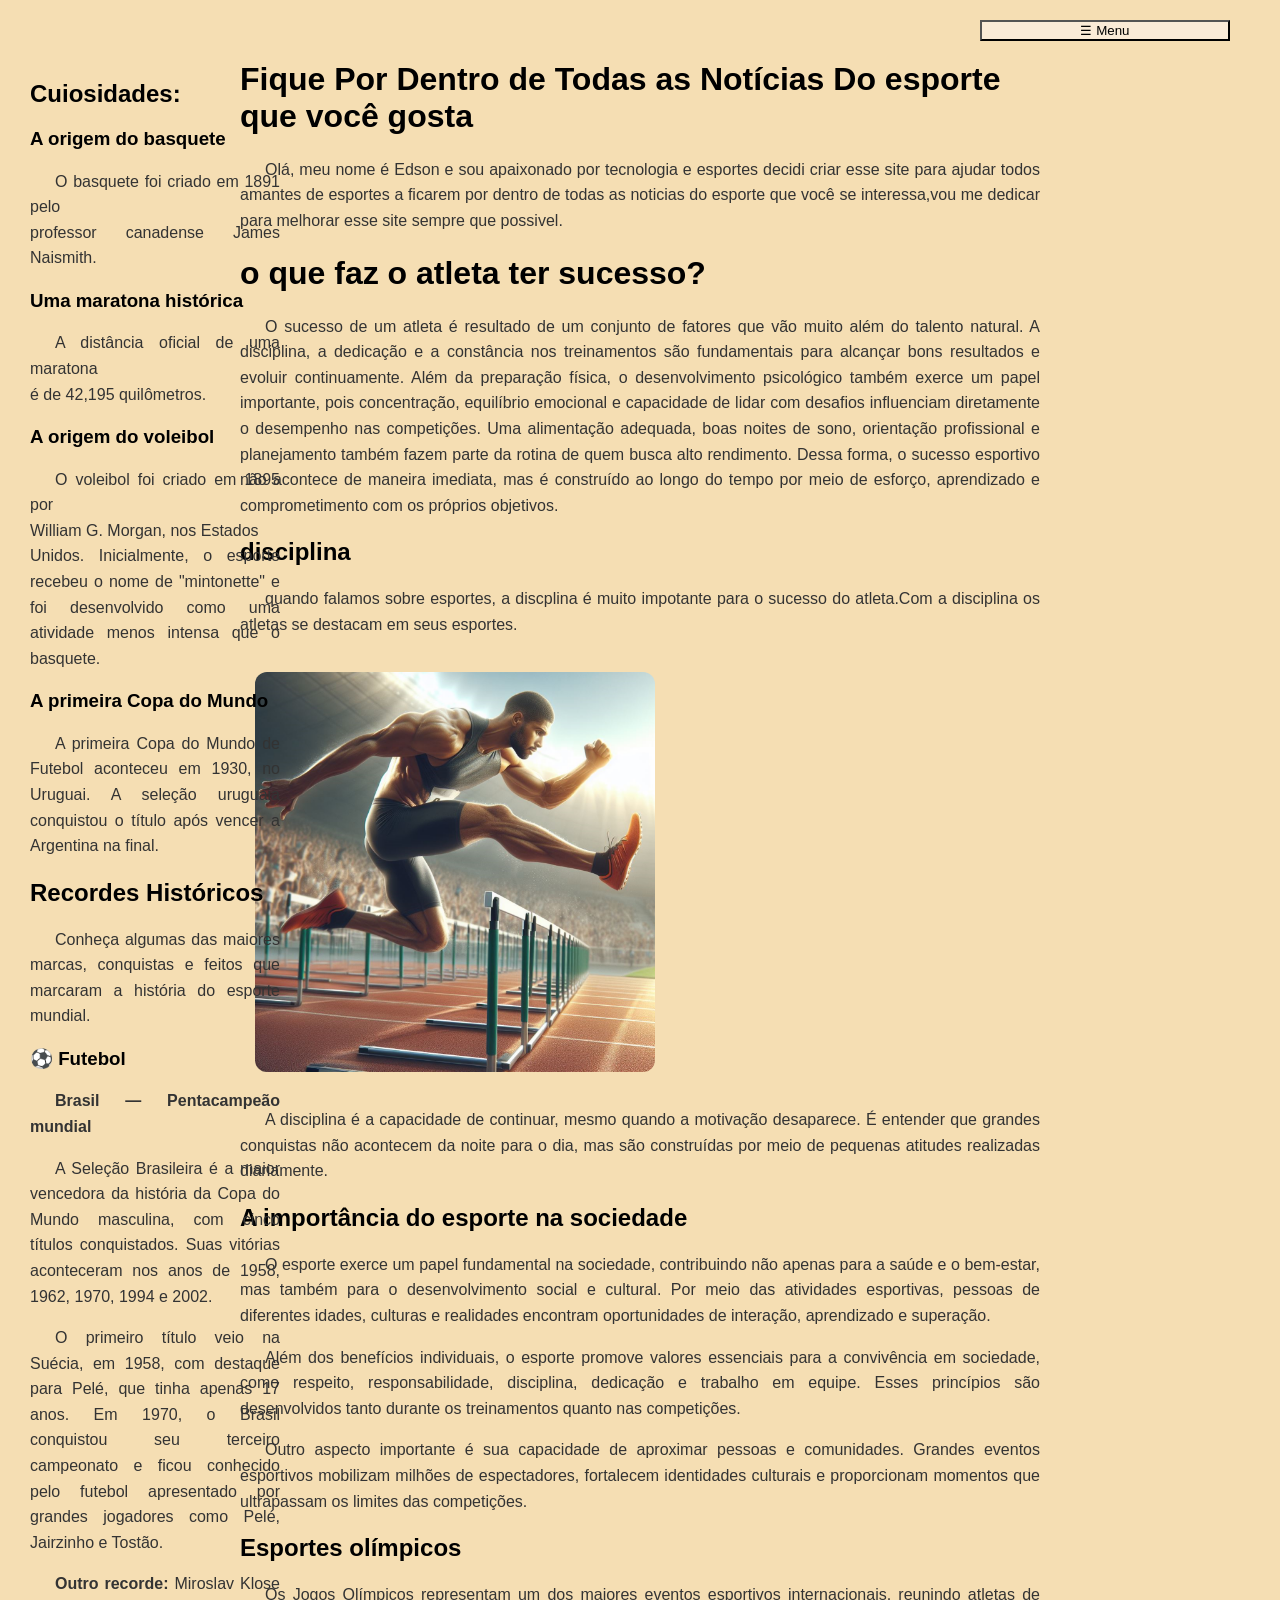
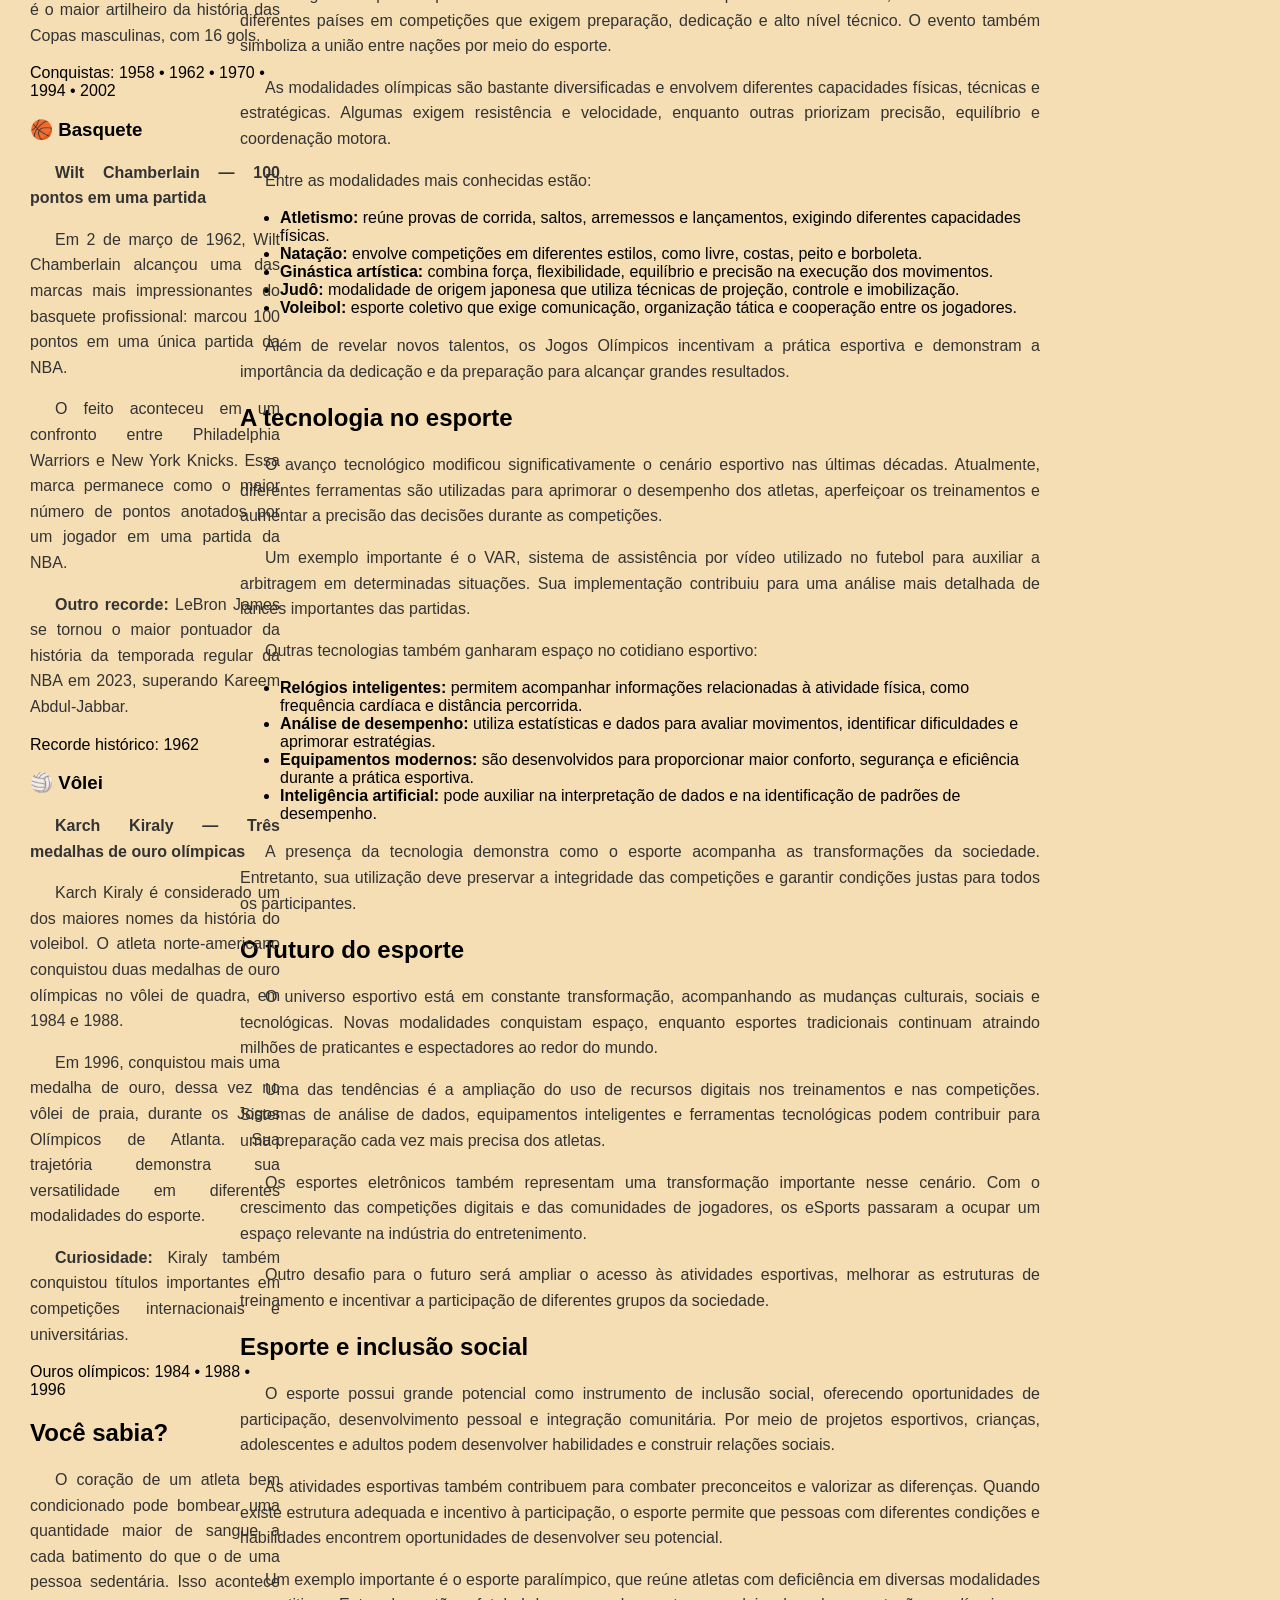
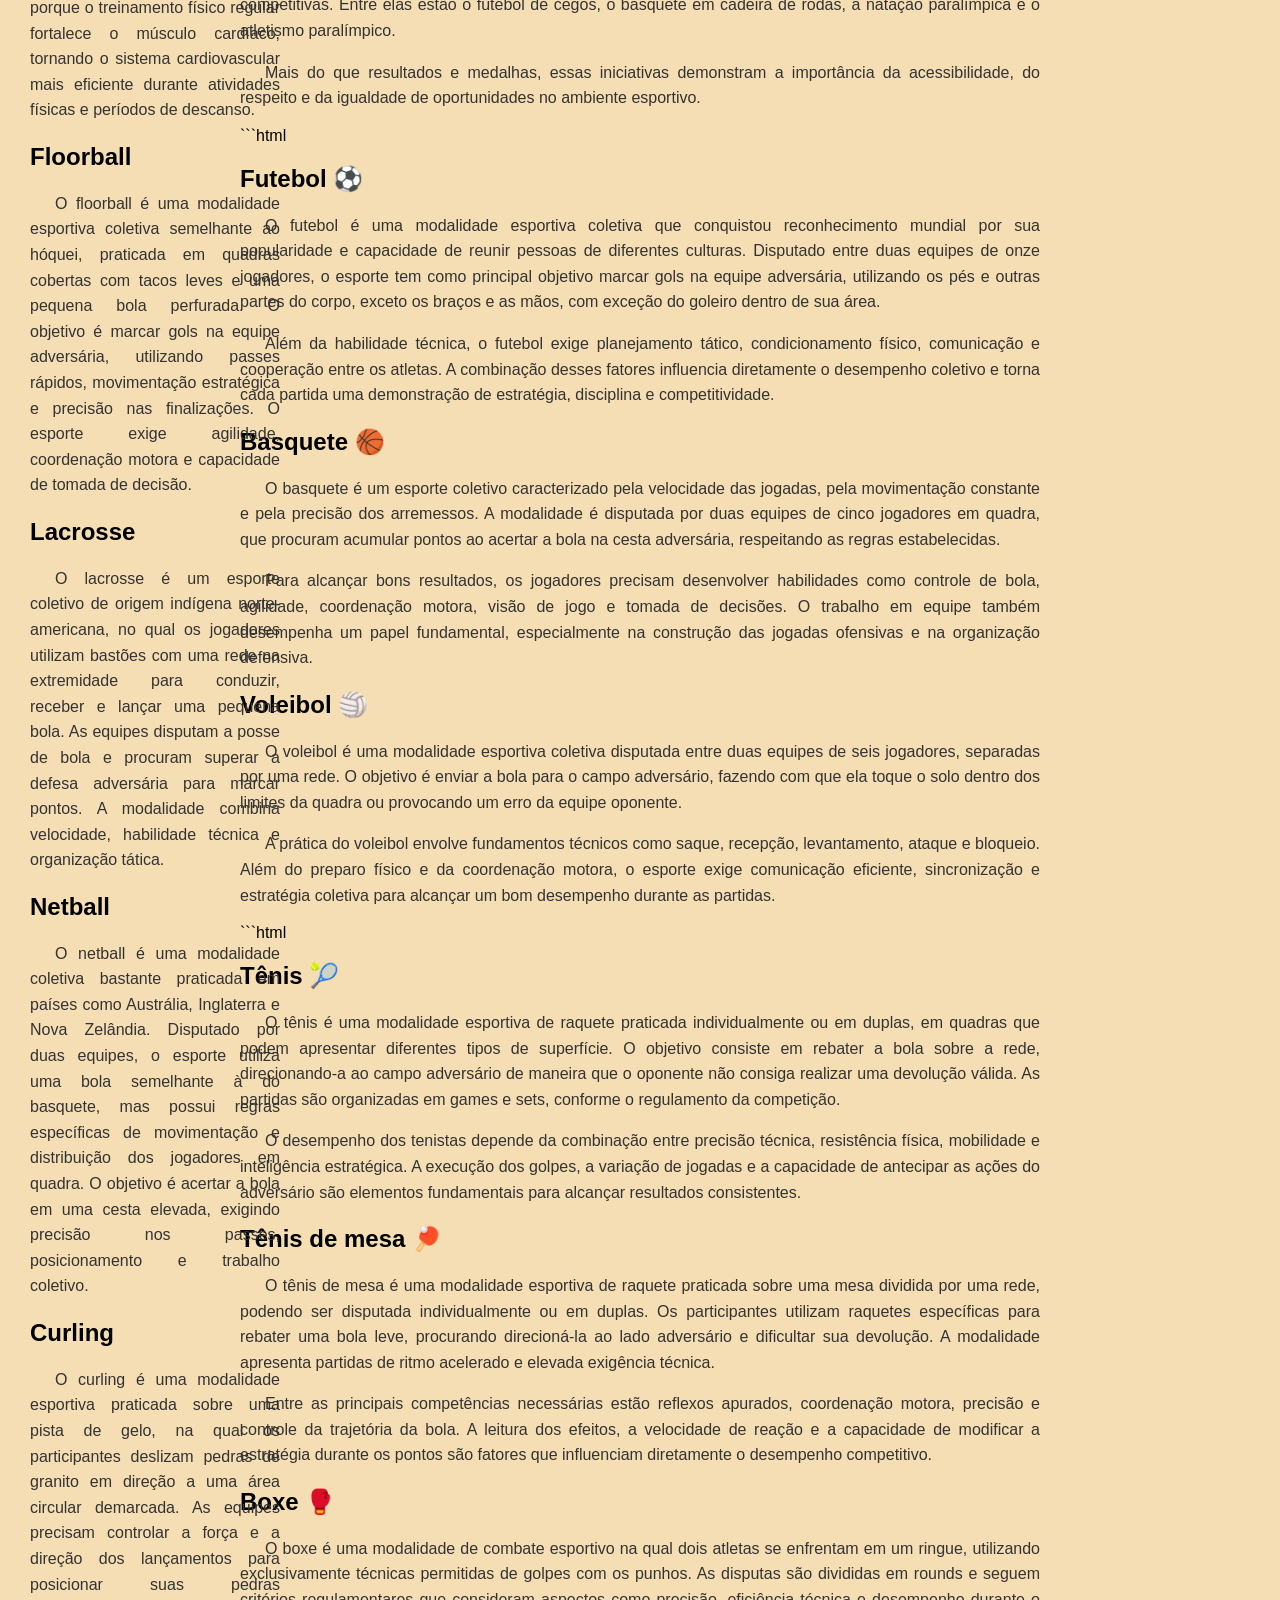
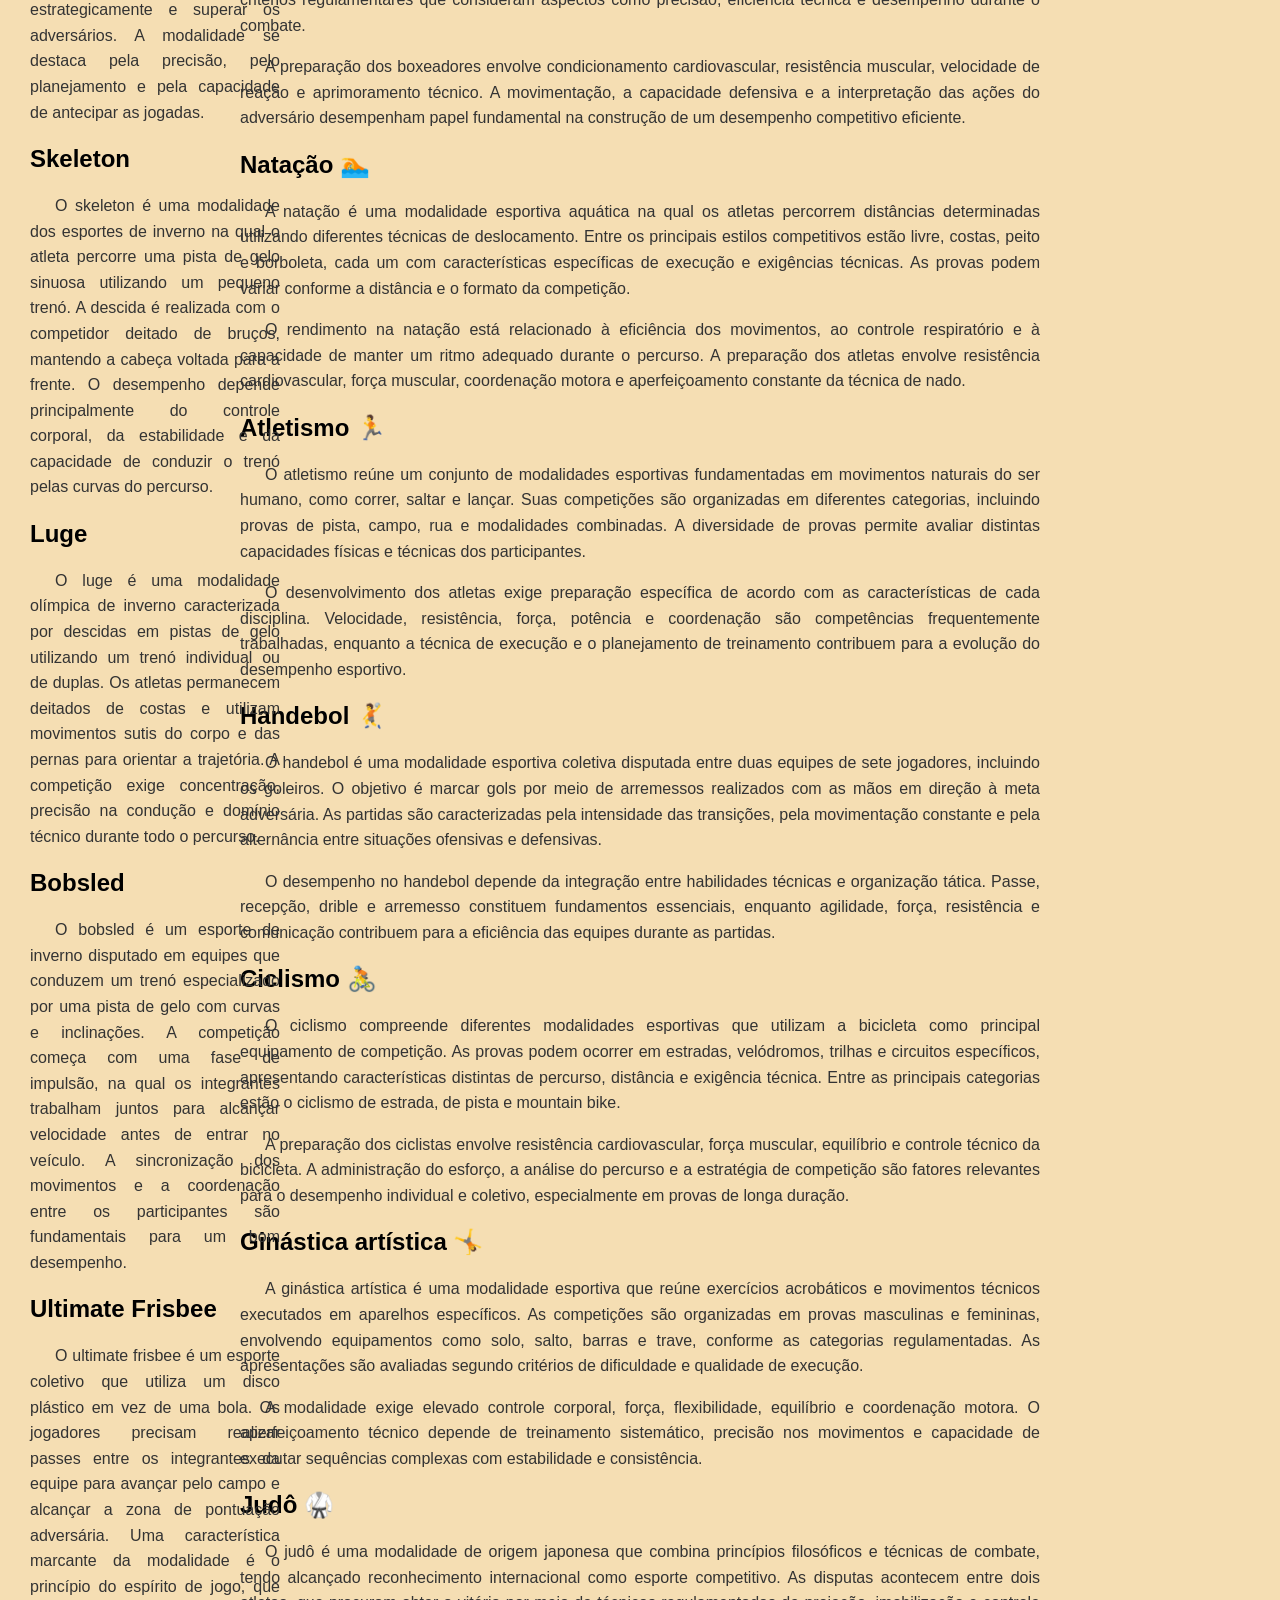
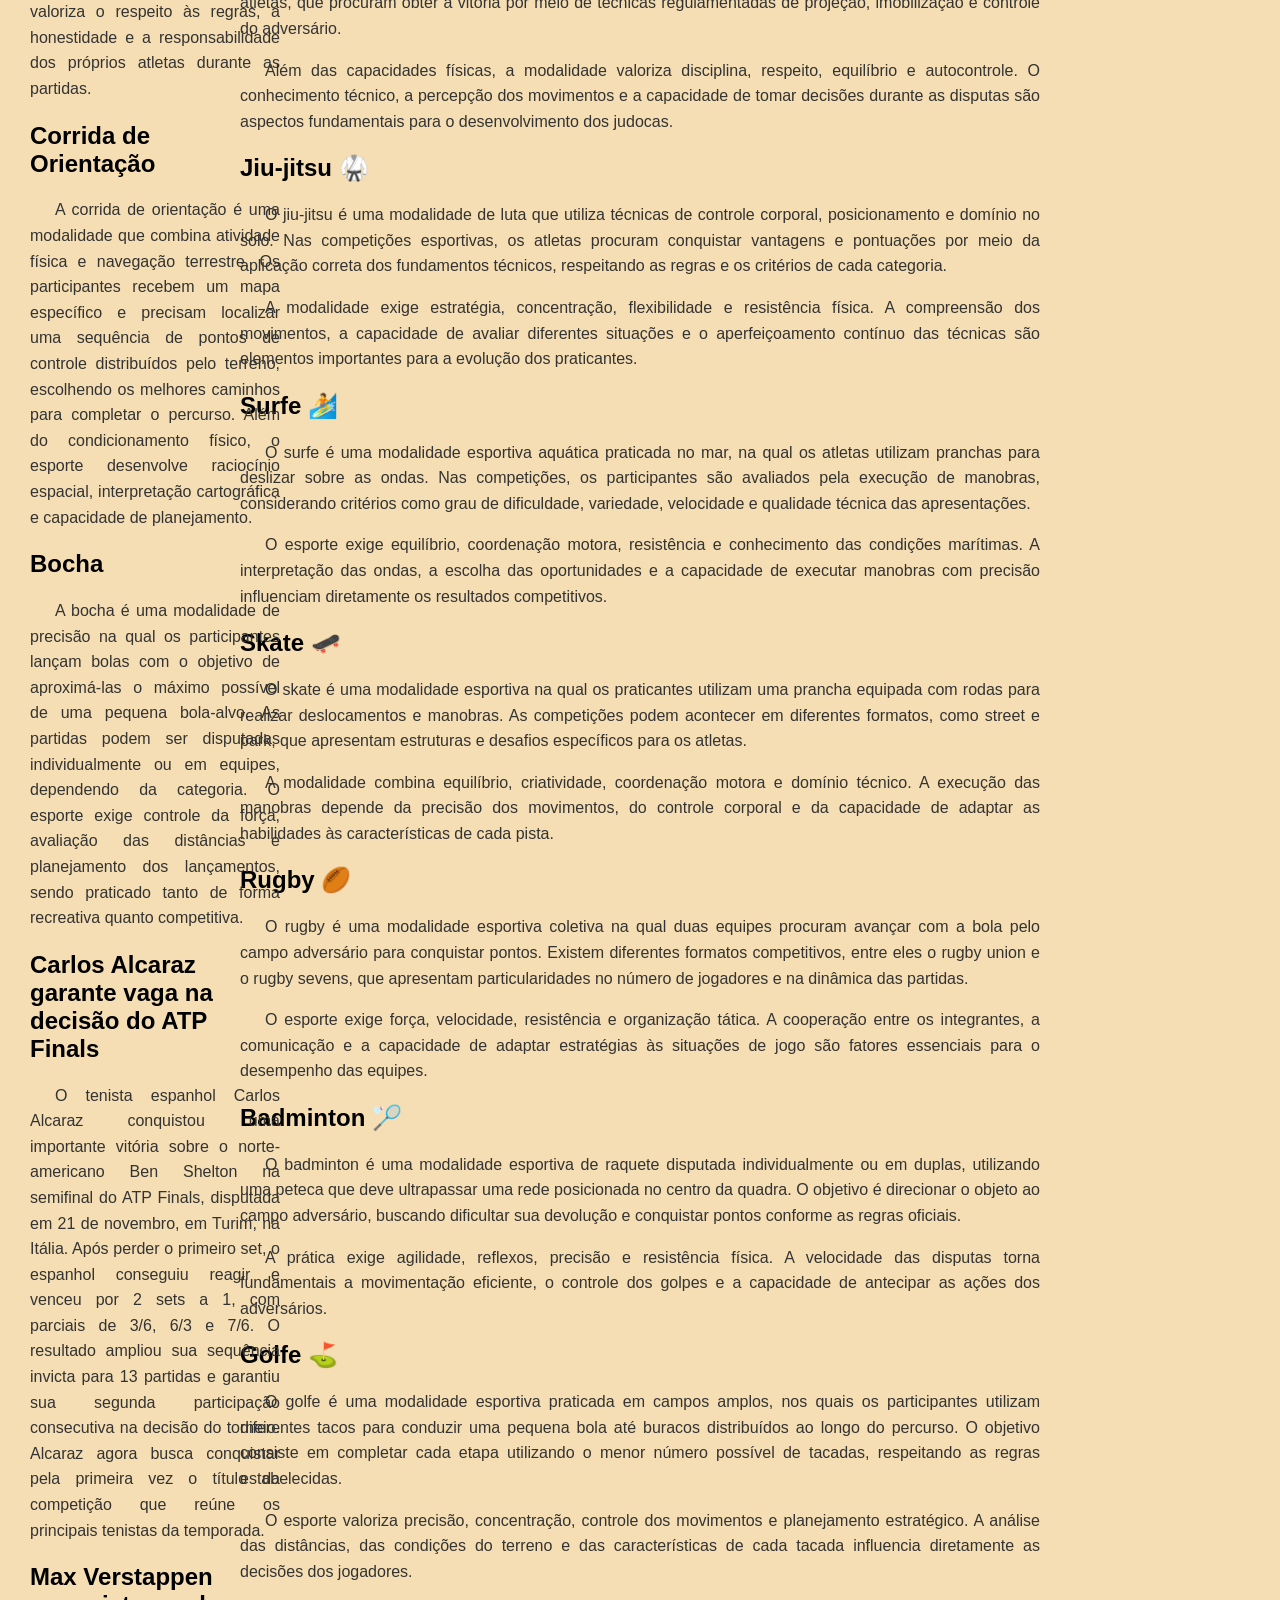
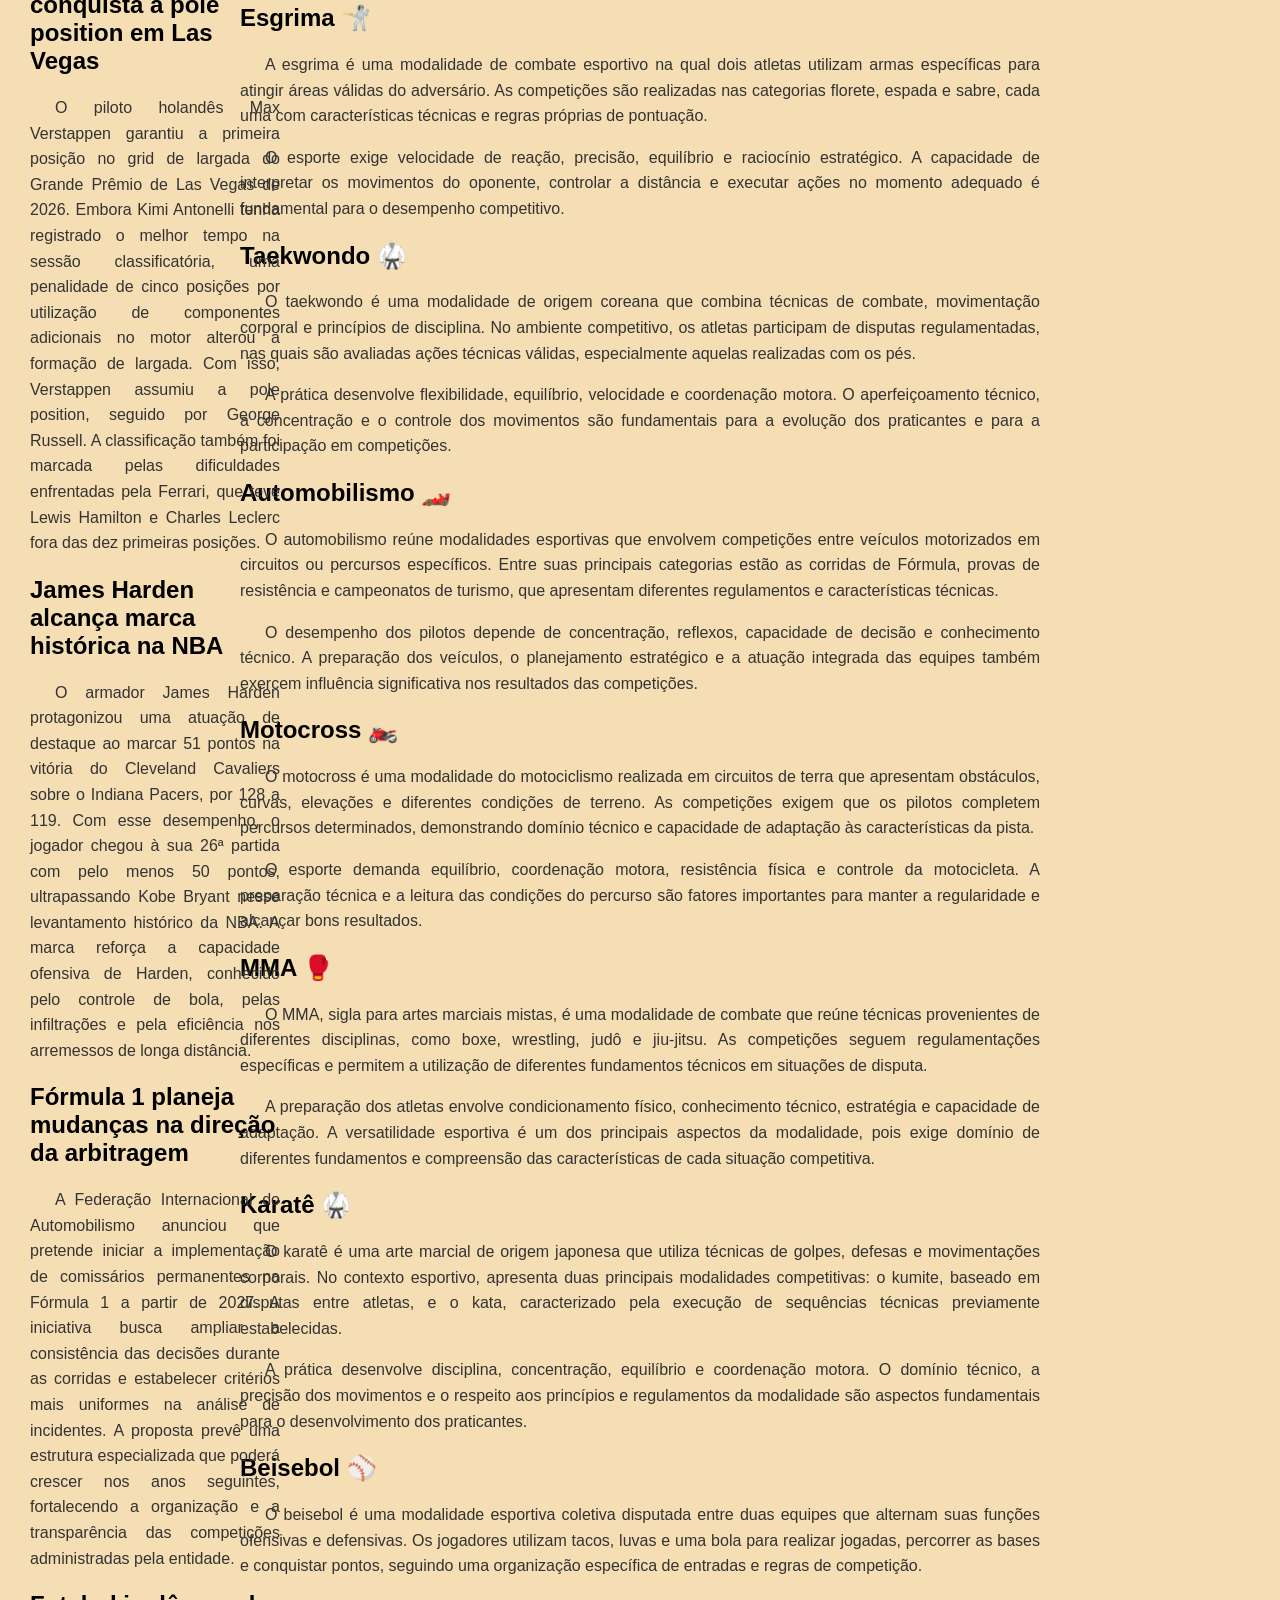
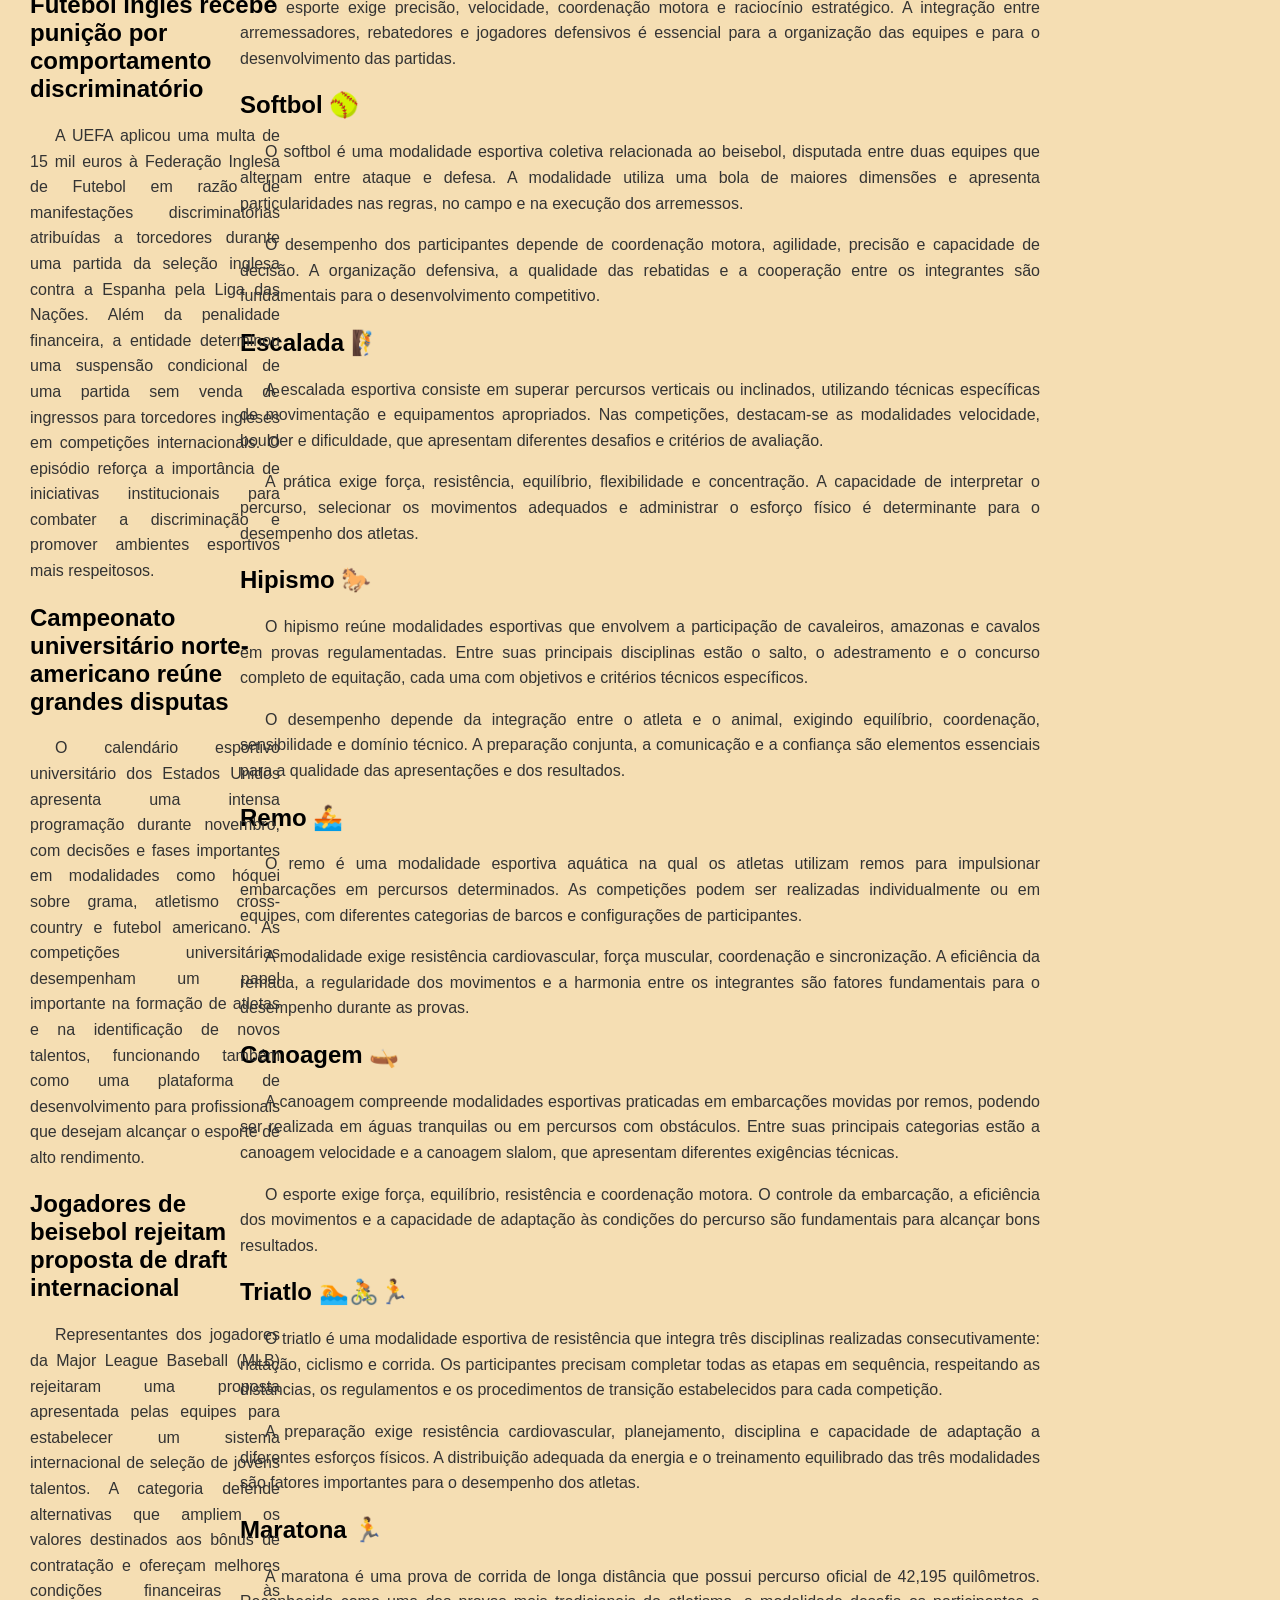
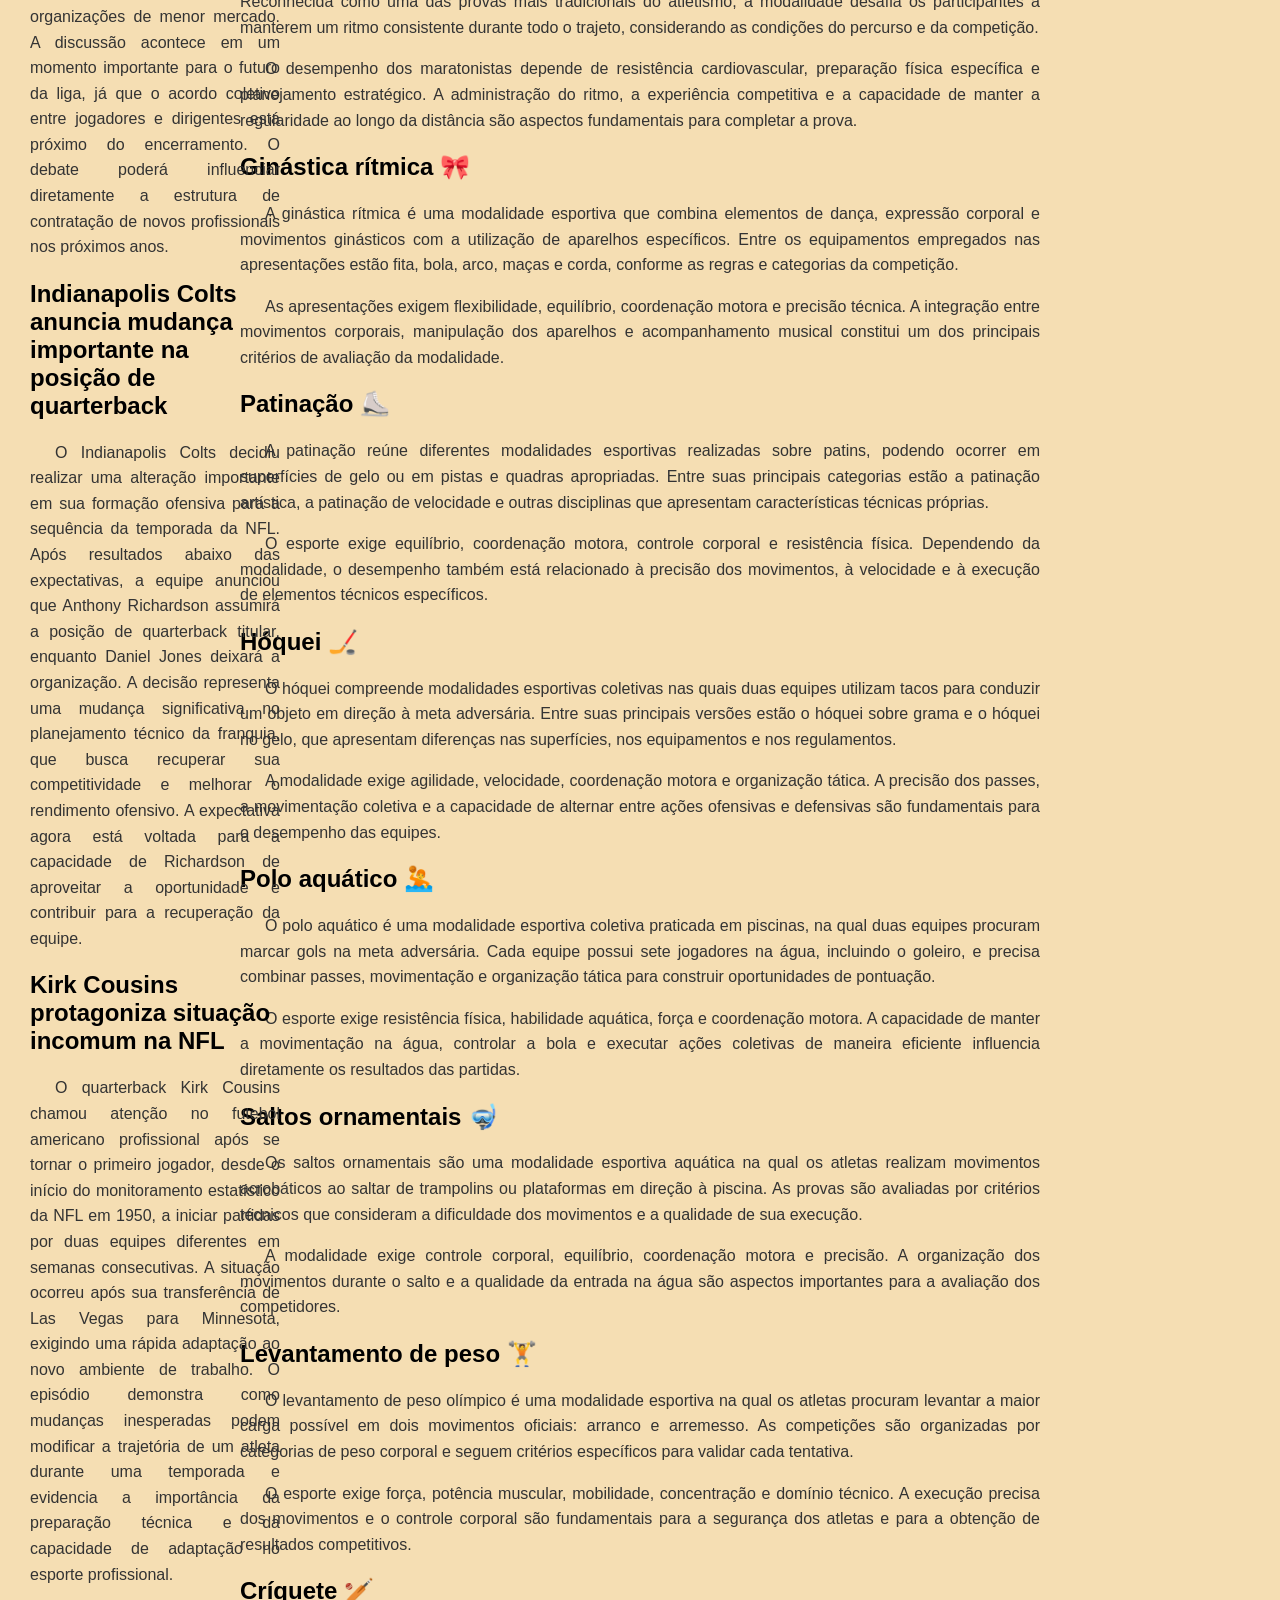
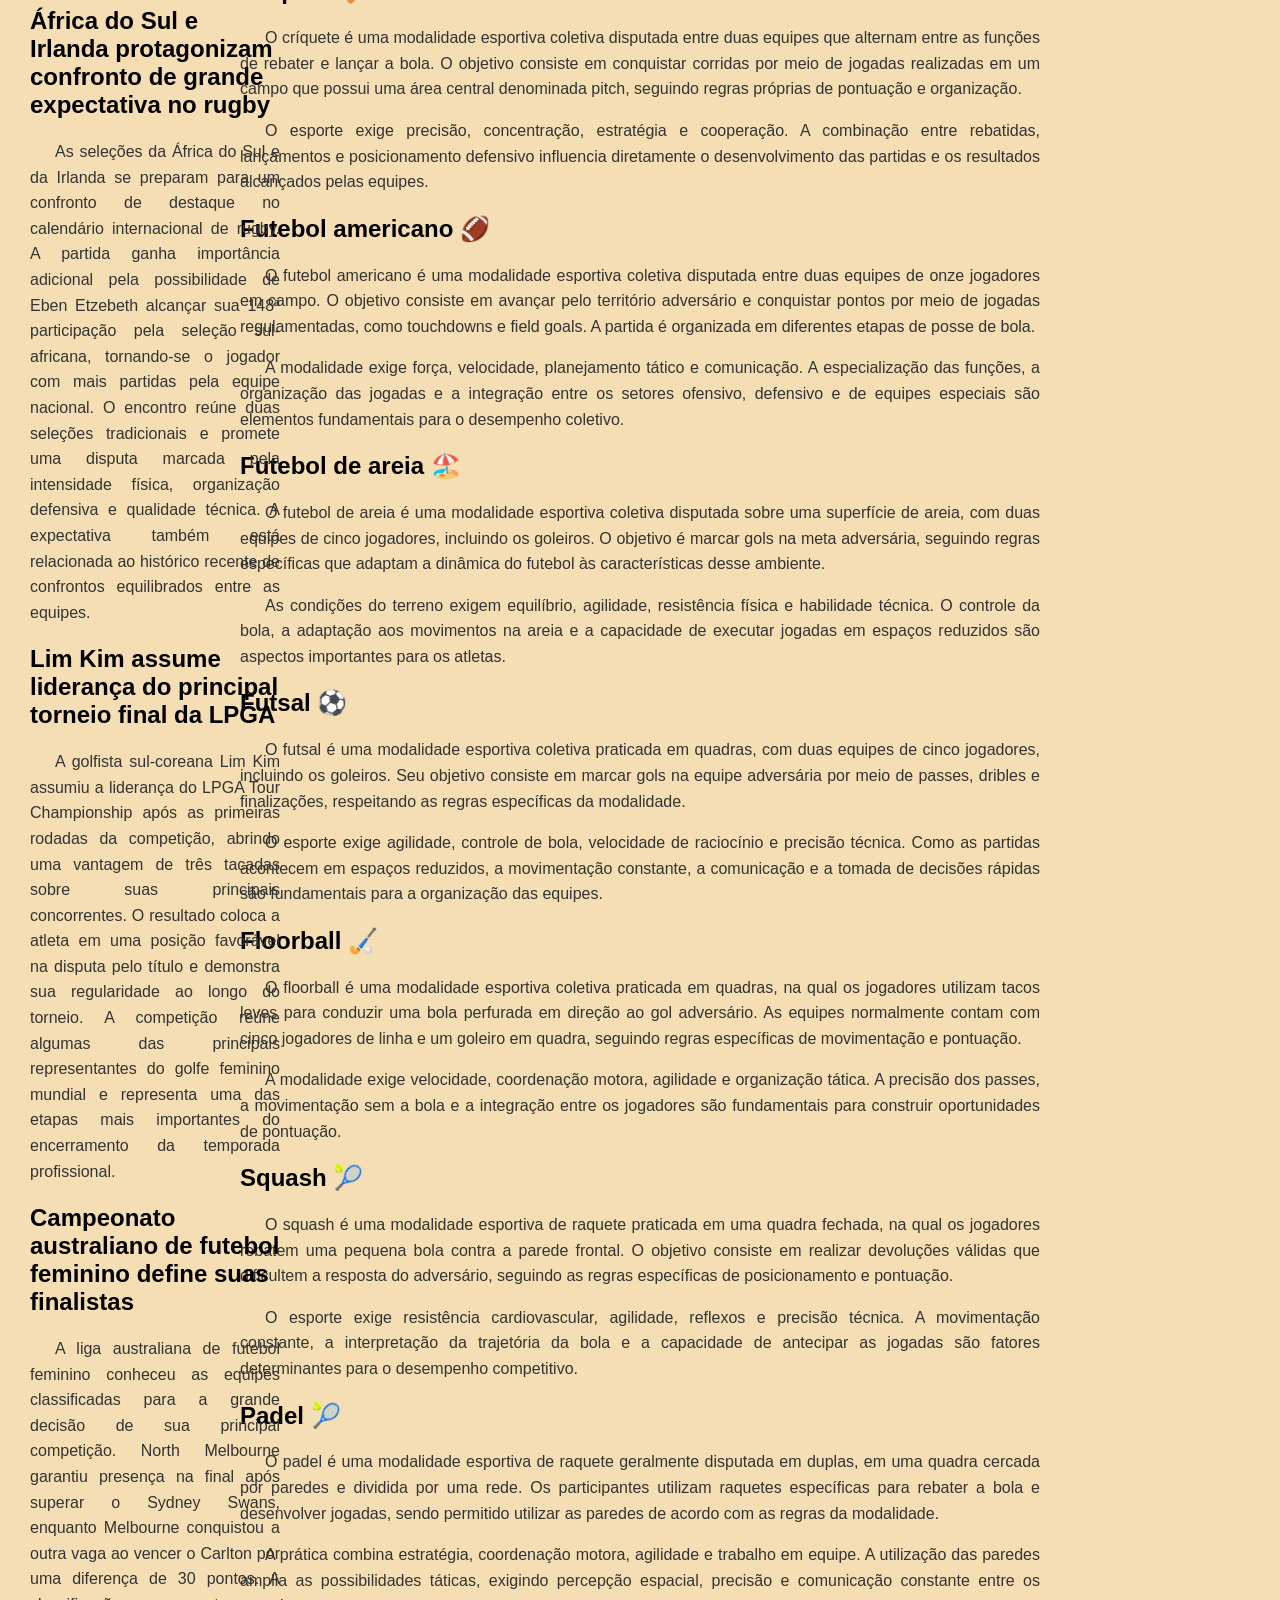
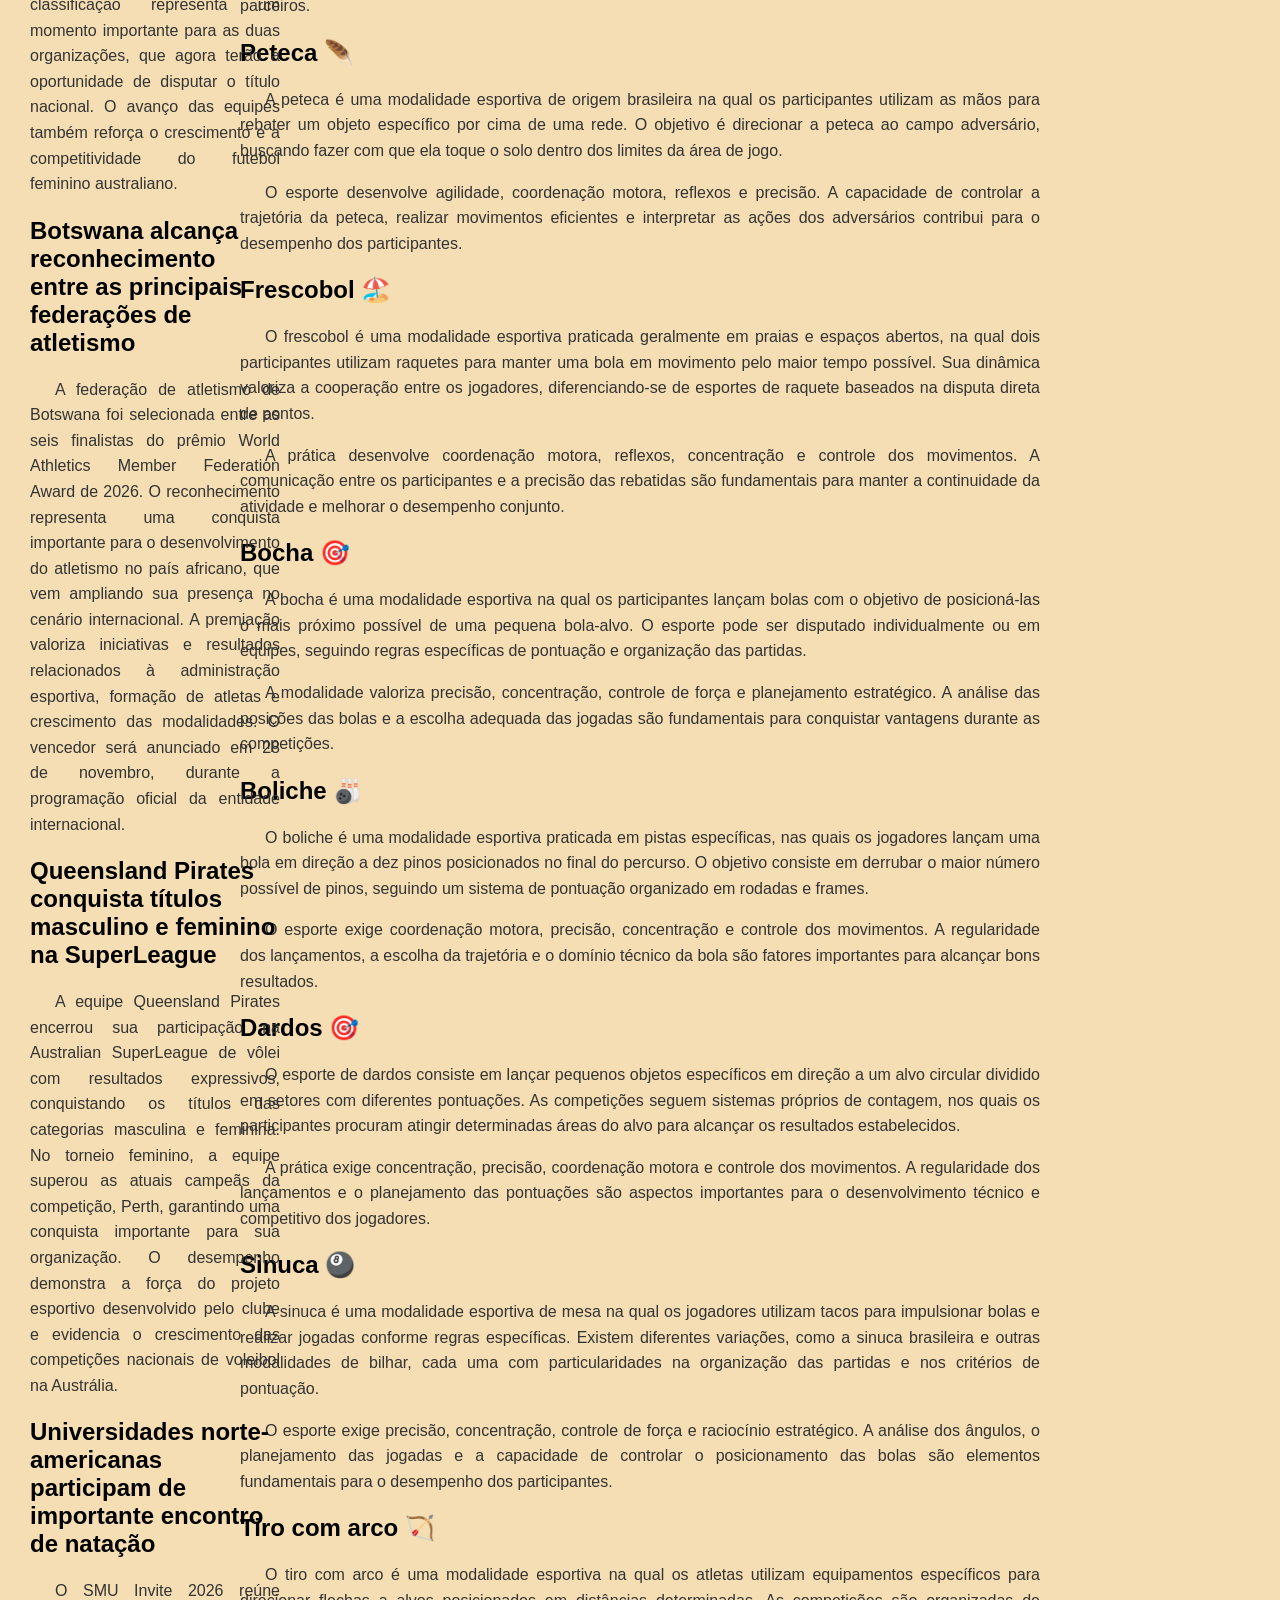
==== commit d9a66911: "2.0" ====
--- a/index.html.html
+++ b/index.html.html
@@ -569,7 +569,7 @@
     </main>
 
     <aside class="definicao">
-    <h2>Você sabia?</h2>
+    <h2>Cuiosidades:</h2>
 
     <h3>A origem do basquete</h3>
 
@@ -676,6 +676,150 @@
 
     <h2>Você sabia?</h2>
 <p>O coração de um atleta bem condicionado pode bombear uma quantidade maior de sangue a cada batimento do que o de uma pessoa sedentária. Isso acontece porque o treinamento físico regular fortalece o músculo cardíaco, tornando o sistema cardiovascular mais eficiente durante atividades físicas e períodos de descanso.</p>
+
+<section>
+    <h2>Floorball</h2>
+    <p>O floorball é uma modalidade esportiva coletiva semelhante ao hóquei, praticada em quadras cobertas com tacos leves e uma pequena bola perfurada. O objetivo é marcar gols na equipe adversária, utilizando passes rápidos, movimentação estratégica e precisão nas finalizações. O esporte exige agilidade, coordenação motora e capacidade de tomada de decisão.</p>
+</section>
+
+<section>
+    <h2>Lacrosse</h2>
+    <p>O lacrosse é um esporte coletivo de origem indígena norte-americana, no qual os jogadores utilizam bastões com uma rede na extremidade para conduzir, receber e lançar uma pequena bola. As equipes disputam a posse de bola e procuram superar a defesa adversária para marcar pontos. A modalidade combina velocidade, habilidade técnica e organização tática.</p>
+</section>
+
+<section>
+    <h2>Netball</h2>
+    <p>O netball é uma modalidade coletiva bastante praticada em países como Austrália, Inglaterra e Nova Zelândia. Disputado por duas equipes, o esporte utiliza uma bola semelhante à do basquete, mas possui regras específicas de movimentação e distribuição dos jogadores em quadra. O objetivo é acertar a bola em uma cesta elevada, exigindo precisão nos passes, posicionamento e trabalho coletivo.</p>
+</section>
+
+<section>
+    <h2>Curling</h2>
+    <p>O curling é uma modalidade esportiva praticada sobre uma pista de gelo, na qual os participantes deslizam pedras de granito em direção a uma área circular demarcada. As equipes precisam controlar a força e a direção dos lançamentos para posicionar suas pedras estrategicamente e superar os adversários. A modalidade se destaca pela precisão, pelo planejamento e pela capacidade de antecipar as jogadas.</p>
+</section>
+
+<section>
+    <h2>Skeleton</h2>
+    <p>O skeleton é uma modalidade dos esportes de inverno na qual o atleta percorre uma pista de gelo sinuosa utilizando um pequeno trenó. A descida é realizada com o competidor deitado de bruços, mantendo a cabeça voltada para a frente. O desempenho depende principalmente do controle corporal, da estabilidade e da capacidade de conduzir o trenó pelas curvas do percurso.</p>
+</section>
+
+<section>
+    <h2>Luge</h2>
+    <p>O luge é uma modalidade olímpica de inverno caracterizada por descidas em pistas de gelo utilizando um trenó individual ou de duplas. Os atletas permanecem deitados de costas e utilizam movimentos sutis do corpo e das pernas para orientar a trajetória. A competição exige concentração, precisão na condução e domínio técnico durante todo o percurso.</p>
+</section>
+
+<section>
+    <h2>Bobsled</h2>
+    <p>O bobsled é um esporte de inverno disputado em equipes que conduzem um trenó especializado por uma pista de gelo com curvas e inclinações. A competição começa com uma fase de impulsão, na qual os integrantes trabalham juntos para alcançar velocidade antes de entrar no veículo. A sincronização dos movimentos e a coordenação entre os participantes são fundamentais para um bom desempenho.</p>
+</section>
+
+<section>
+    <h2>Ultimate Frisbee</h2>
+    <p>O ultimate frisbee é um esporte coletivo que utiliza um disco plástico em vez de uma bola. Os jogadores precisam realizar passes entre os integrantes da equipe para avançar pelo campo e alcançar a zona de pontuação adversária. Uma característica marcante da modalidade é o princípio do espírito de jogo, que valoriza o respeito às regras, a honestidade e a responsabilidade dos próprios atletas durante as partidas.</p>
+</section>
+
+<section>
+    <h2>Corrida de Orientação</h2>
+    <p>A corrida de orientação é uma modalidade que combina atividade física e navegação terrestre. Os participantes recebem um mapa específico e precisam localizar uma sequência de pontos de controle distribuídos pelo terreno, escolhendo os melhores caminhos para completar o percurso. Além do condicionamento físico, o esporte desenvolve raciocínio espacial, interpretação cartográfica e capacidade de planejamento.</p>
+</section>
+
+<section>
+    <h2>Bocha</h2>
+    <p>A bocha é uma modalidade de precisão na qual os participantes lançam bolas com o objetivo de aproximá-las o máximo possível de uma pequena bola-alvo. As partidas podem ser disputadas individualmente ou em equipes, dependendo da categoria. O esporte exige controle da força, avaliação das distâncias e planejamento dos lançamentos, sendo praticado tanto de forma recreativa quanto competitiva.</p>
+</section>
+
+
+<section>
+    <h2>Carlos Alcaraz garante vaga na decisão do ATP Finals</h2>
+    <p>O tenista espanhol Carlos Alcaraz conquistou uma importante vitória sobre o norte-americano Ben Shelton na semifinal do ATP Finals, disputada em 21 de novembro, em Turim, na Itália. Após perder o primeiro set, o espanhol conseguiu reagir e venceu por 2 sets a 1, com parciais de 3/6, 6/3 e 7/6. O resultado ampliou sua sequência invicta para 13 partidas e garantiu sua segunda participação consecutiva na decisão do torneio. Alcaraz agora busca conquistar pela primeira vez o título da competição que reúne os principais tenistas da temporada.</p>
+</section>
+
+<section>
+    <h2>Max Verstappen conquista a pole position em Las Vegas</h2>
+    <p>O piloto holandês Max Verstappen garantiu a primeira posição no grid de largada do Grande Prêmio de Las Vegas de 2026. Embora Kimi Antonelli tenha registrado o melhor tempo na sessão classificatória, uma penalidade de cinco posições por utilização de componentes adicionais no motor alterou a formação de largada. Com isso, Verstappen assumiu a pole position, seguido por George Russell. A classificação também foi marcada pelas dificuldades enfrentadas pela Ferrari, que teve Lewis Hamilton e Charles Leclerc fora das dez primeiras posições.</p>
+</section>
+
+<section>
+    <h2>James Harden alcança marca histórica na NBA</h2>
+    <p>O armador James Harden protagonizou uma atuação de destaque ao marcar 51 pontos na vitória do Cleveland Cavaliers sobre o Indiana Pacers, por 128 a 119. Com esse desempenho, o jogador chegou à sua 26ª partida com pelo menos 50 pontos, ultrapassando Kobe Bryant nesse levantamento histórico da NBA. A marca reforça a capacidade ofensiva de Harden, conhecido pelo controle de bola, pelas infiltrações e pela eficiência nos arremessos de longa distância.</p>
+</section>
+
+<section>
+    <h2>Fórmula 1 planeja mudanças na direção da arbitragem</h2>
+    <p>A Federação Internacional do Automobilismo anunciou que pretende iniciar a implementação de comissários permanentes na Fórmula 1 a partir de 2027. A iniciativa busca ampliar a consistência das decisões durante as corridas e estabelecer critérios mais uniformes na análise de incidentes. A proposta prevê uma estrutura especializada que poderá crescer nos anos seguintes, fortalecendo a organização e a transparência das competições administradas pela entidade.</p>
+</section>
+
+<section>
+    <h2>Futebol inglês recebe punição por comportamento discriminatório</h2>
+    <p>A UEFA aplicou uma multa de 15 mil euros à Federação Inglesa de Futebol em razão de manifestações discriminatórias atribuídas a torcedores durante uma partida da seleção inglesa contra a Espanha pela Liga das Nações. Além da penalidade financeira, a entidade determinou uma suspensão condicional de uma partida sem venda de ingressos para torcedores ingleses em competições internacionais. O episódio reforça a importância de iniciativas institucionais para combater a discriminação e promover ambientes esportivos mais respeitosos.</p>
+</section>
+
+<section>
+    <h2>Campeonato universitário norte-americano reúne grandes disputas</h2>
+    <p>O calendário esportivo universitário dos Estados Unidos apresenta uma intensa programação durante novembro, com decisões e fases importantes em modalidades como hóquei sobre grama, atletismo cross-country e futebol americano. As competições universitárias desempenham um papel importante na formação de atletas e na identificação de novos talentos, funcionando também como uma plataforma de desenvolvimento para profissionais que desejam alcançar o esporte de alto rendimento.</p>
+</section>
+
+
+<section>
+    <h2>Jogadores de beisebol rejeitam proposta de draft internacional</h2>
+    <p>Representantes dos jogadores da Major League Baseball (MLB) rejeitaram uma proposta apresentada pelas equipes para estabelecer um sistema internacional de seleção de jovens talentos. A categoria defende alternativas que ampliem os valores destinados aos bônus de contratação e ofereçam melhores condições financeiras às organizações de menor mercado. A discussão acontece em um momento importante para o futuro da liga, já que o acordo coletivo entre jogadores e dirigentes está próximo do encerramento. O debate poderá influenciar diretamente a estrutura de contratação de novos profissionais nos próximos anos.</p>
+</section>
+
+<section>
+    <h2>Indianapolis Colts anuncia mudança importante na posição de quarterback</h2>
+    <p>O Indianapolis Colts decidiu realizar uma alteração importante em sua formação ofensiva para a sequência da temporada da NFL. Após resultados abaixo das expectativas, a equipe anunciou que Anthony Richardson assumirá a posição de quarterback titular, enquanto Daniel Jones deixará a organização. A decisão representa uma mudança significativa no planejamento técnico da franquia, que busca recuperar sua competitividade e melhorar o rendimento ofensivo. A expectativa agora está voltada para a capacidade de Richardson de aproveitar a oportunidade e contribuir para a recuperação da equipe.</p>
+</section>
+
+<section>
+    <h2>Kirk Cousins protagoniza situação incomum na NFL</h2>
+    <p>O quarterback Kirk Cousins chamou atenção no futebol americano profissional após se tornar o primeiro jogador, desde o início do monitoramento estatístico da NFL em 1950, a iniciar partidas por duas equipes diferentes em semanas consecutivas. A situação ocorreu após sua transferência de Las Vegas para Minnesota, exigindo uma rápida adaptação ao novo ambiente de trabalho. O episódio demonstra como mudanças inesperadas podem modificar a trajetória de um atleta durante uma temporada e evidencia a importância da preparação técnica e da capacidade de adaptação no esporte profissional.</p>
+</section>
+
+<section>
+    <h2>África do Sul e Irlanda protagonizam confronto de grande expectativa no rugby</h2>
+    <p>As seleções da África do Sul e da Irlanda se preparam para um confronto de destaque no calendário internacional de rugby. A partida ganha importância adicional pela possibilidade de Eben Etzebeth alcançar sua 148ª participação pela seleção sul-africana, tornando-se o jogador com mais partidas pela equipe nacional. O encontro reúne duas seleções tradicionais e promete uma disputa marcada pela intensidade física, organização defensiva e qualidade técnica. A expectativa também está relacionada ao histórico recente de confrontos equilibrados entre as equipes.</p>
+</section>
+
+<section>
+    <h2>Lim Kim assume liderança do principal torneio final da LPGA</h2>
+    <p>A golfista sul-coreana Lim Kim assumiu a liderança do LPGA Tour Championship após as primeiras rodadas da competição, abrindo uma vantagem de três tacadas sobre suas principais concorrentes. O resultado coloca a atleta em uma posição favorável na disputa pelo título e demonstra sua regularidade ao longo do torneio. A competição reúne algumas das principais representantes do golfe feminino mundial e representa uma das etapas mais importantes do encerramento da temporada profissional.</p>
+</section>
+
+<section>
+    <h2>Campeonato australiano de futebol feminino define suas finalistas</h2>
+    <p>A liga australiana de futebol feminino conheceu as equipes classificadas para a grande decisão de sua principal competição. North Melbourne garantiu presença na final após superar o Sydney Swans, enquanto Melbourne conquistou a outra vaga ao vencer o Carlton por uma diferença de 30 pontos. A classificação representa um momento importante para as duas organizações, que agora terão a oportunidade de disputar o título nacional. O avanço das equipes também reforça o crescimento e a competitividade do futebol feminino australiano.</p>
+</section>
+
+<section>
+    <h2>Botswana alcança reconhecimento entre as principais federações de atletismo</h2>
+    <p>A federação de atletismo de Botswana foi selecionada entre as seis finalistas do prêmio World Athletics Member Federation Award de 2026. O reconhecimento representa uma conquista importante para o desenvolvimento do atletismo no país africano, que vem ampliando sua presença no cenário internacional. A premiação valoriza iniciativas e resultados relacionados à administração esportiva, formação de atletas e crescimento das modalidades. O vencedor será anunciado em 28 de novembro, durante a programação oficial da entidade internacional.</p>
+</section>
+
+<section>
+    <h2>Queensland Pirates conquista títulos masculino e feminino na SuperLeague</h2>
+    <p>A equipe Queensland Pirates encerrou sua participação na Australian SuperLeague de vôlei com resultados expressivos, conquistando os títulos das categorias masculina e feminina. No torneio feminino, a equipe superou as atuais campeãs da competição, Perth, garantindo uma conquista importante para sua organização. O desempenho demonstra a força do projeto esportivo desenvolvido pelo clube e evidencia o crescimento das competições nacionais de voleibol na Austrália.</p>
+</section>
+
+<section>
+    <h2>Universidades norte-americanas participam de importante encontro de natação</h2>
+    <p>O SMU Invite 2026 reúne importantes programas universitários de natação e saltos ornamentais em Dallas, nos Estados Unidos. A competição acontece entre os dias 18 e 21 de novembro e conta com a participação de instituições como Stanford, Wisconsin, Arizona State e Arkansas. O encontro representa uma oportunidade importante para avaliar o desempenho dos atletas durante a temporada universitária e acompanhar novos talentos da natação norte-americana. A programação inclui eliminatórias e finais em diferentes provas.</p>
+</section>
+
+<section>
+    <h2>LPGA Tour Championship reúne as principais golfistas da temporada</h2>
+    <p>A etapa final do calendário da LPGA reúne atletas de destaque do golfe feminino em uma disputa que também representa a oportunidade de encerrar a temporada com uma conquista expressiva. Além da disputa pelo título, o desempenho das participantes possui importância para o posicionamento no ranking profissional e para a consolidação de suas trajetórias competitivas. A presença de representantes de diferentes países reforça o caráter internacional da modalidade e sua crescente expansão no esporte feminino.</p>
+</section>
+
+<section>
+    <h2>Por que as bolas de tênis possuem pequenas estruturas de feltro?</h2>
+    <p>As bolas de tênis são revestidas por uma camada de feltro que influencia diretamente seu comportamento durante as partidas. Esse material interfere na resistência do ar, na velocidade e na maneira como a bola interage com as cordas da raquete e com a superfície da quadra. Além disso, o revestimento contribui para controlar o quique e permite que os atletas executem diferentes efeitos, tornando as disputas mais técnicas e estratégicas.</p>
+</section>
+
+<section>
+    <h2>Por que os atletas de esgrima utilizam equipamentos eletrônicos?</h2>
+    <p>A esgrima moderna utiliza sistemas eletrônicos para registrar os toques realizados durante os combates. Os equipamentos são conectados às armas e aos uniformes dos competidores, permitindo identificar quando um contato válido acontece.</p>
+</section>
+
+</section>
 
 
 </aside>
--- a/_css/estilo.css
+++ b/_css/estilo.css
@@ -10,6 +10,22 @@
     display: flex;
     flex-direction: column;
 }
+
+    #botao-menu{
+     width: 250px;
+     position: absolute;
+     right: 50px;
+     background-color: antiquewhite;
+     transition: 0,3s;
+    }
+
+    #botao-menu:hover{
+      background-color: wheat;
+        color: black;
+    transform: scale(1.05);
+    cursor: pointer;
+    
+    }
 
   nav#menu ol {
     display: block;
